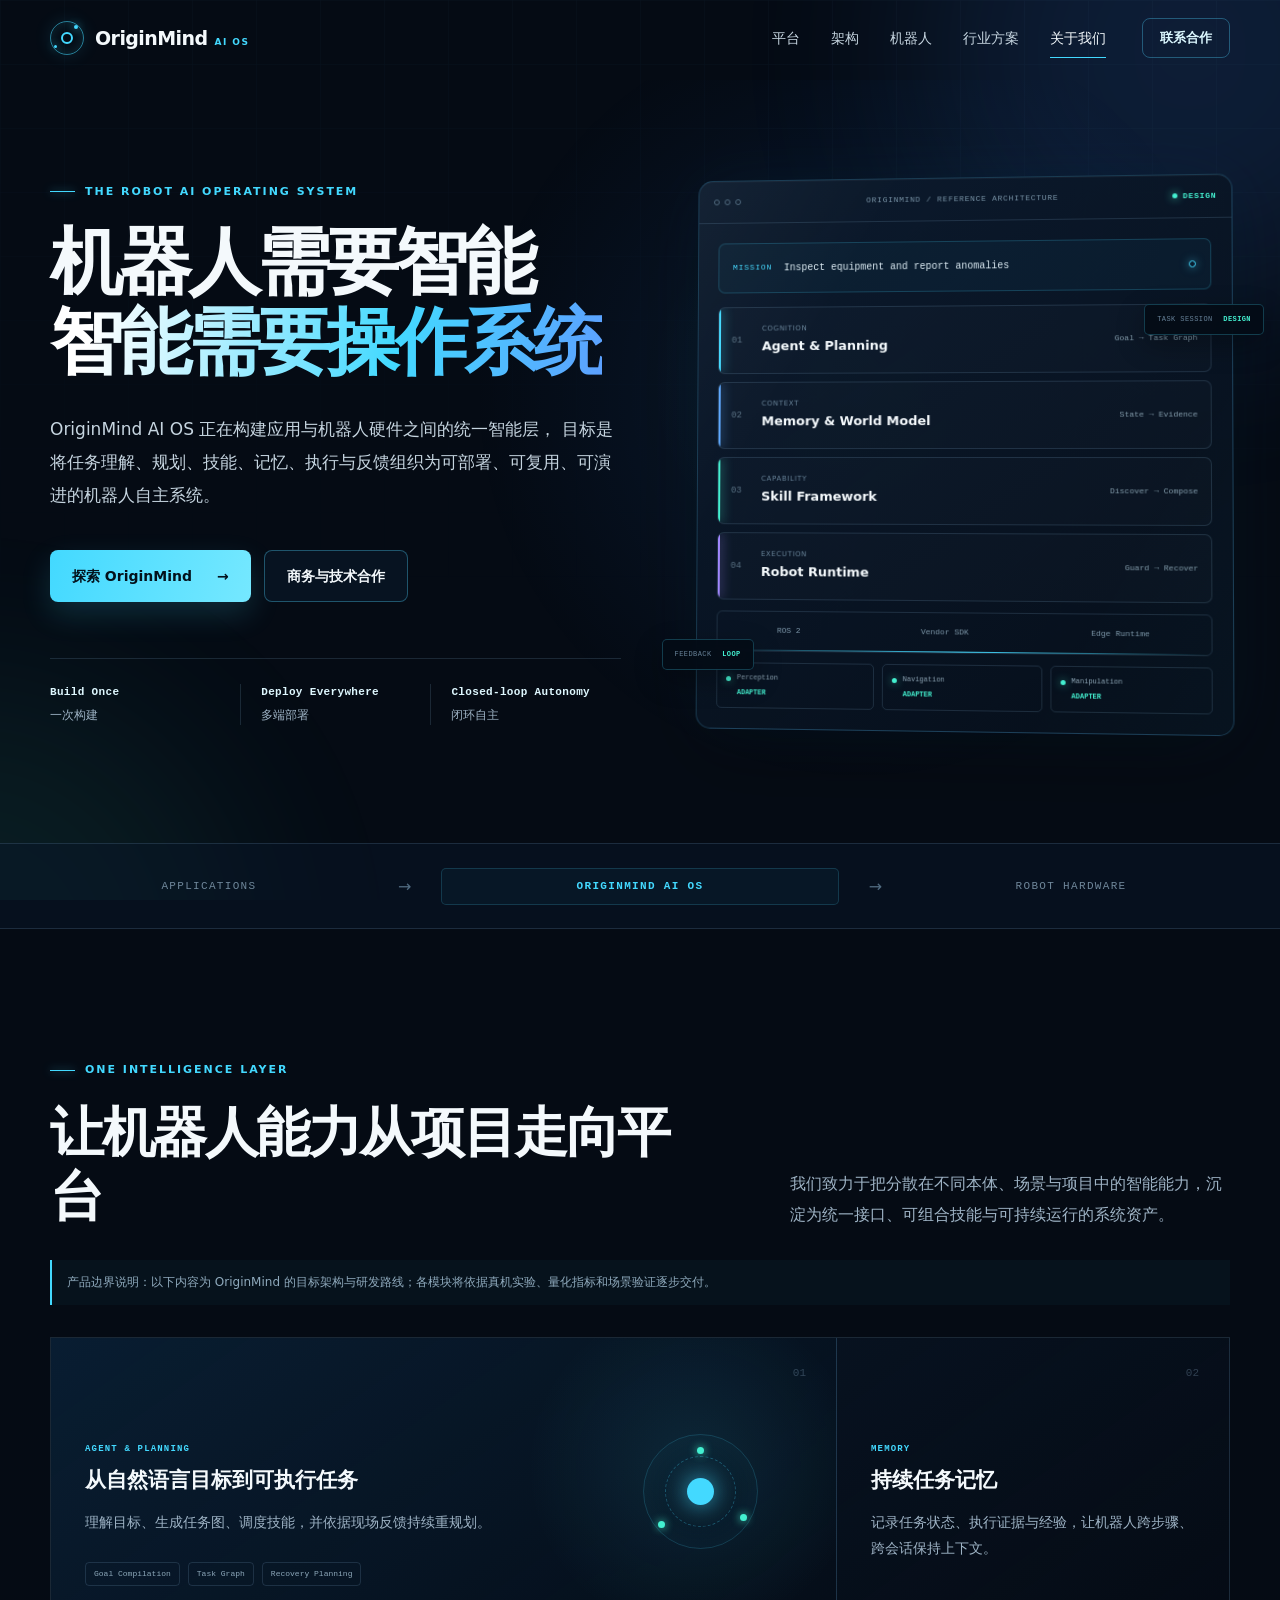
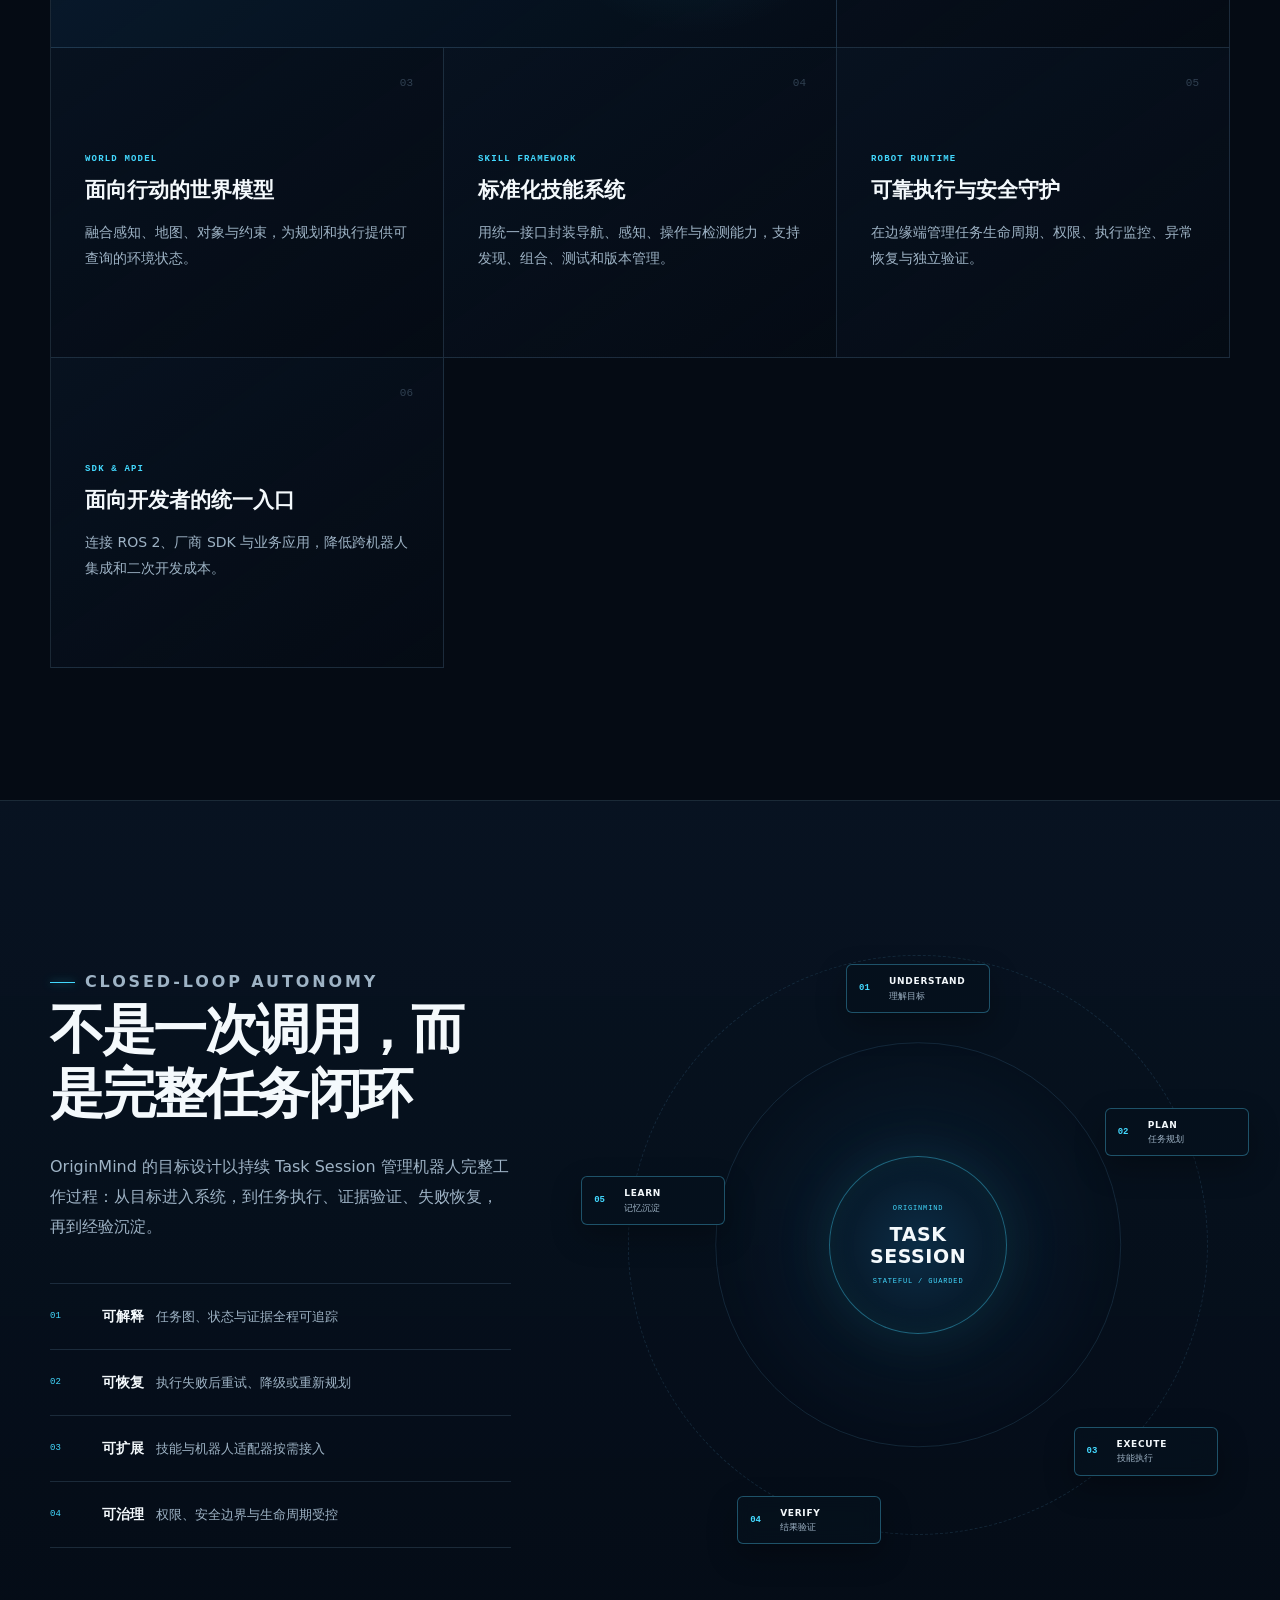
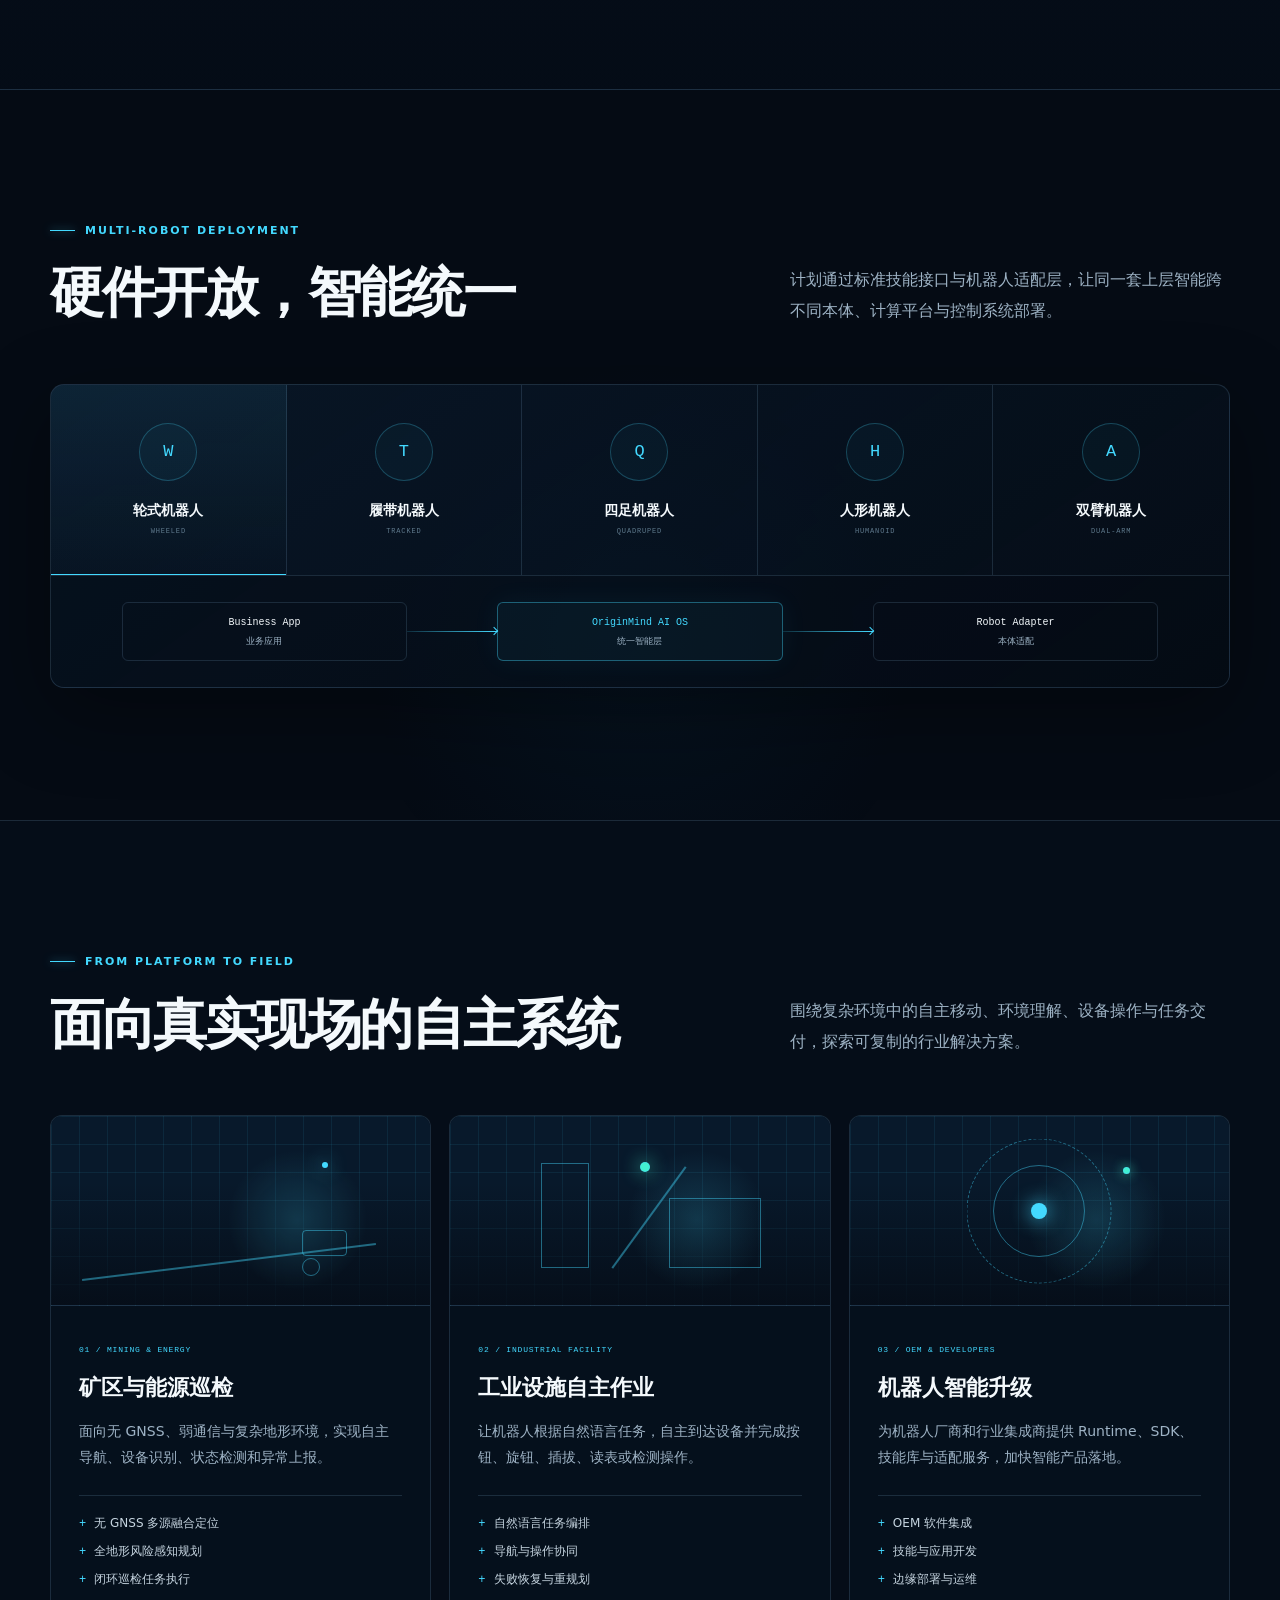
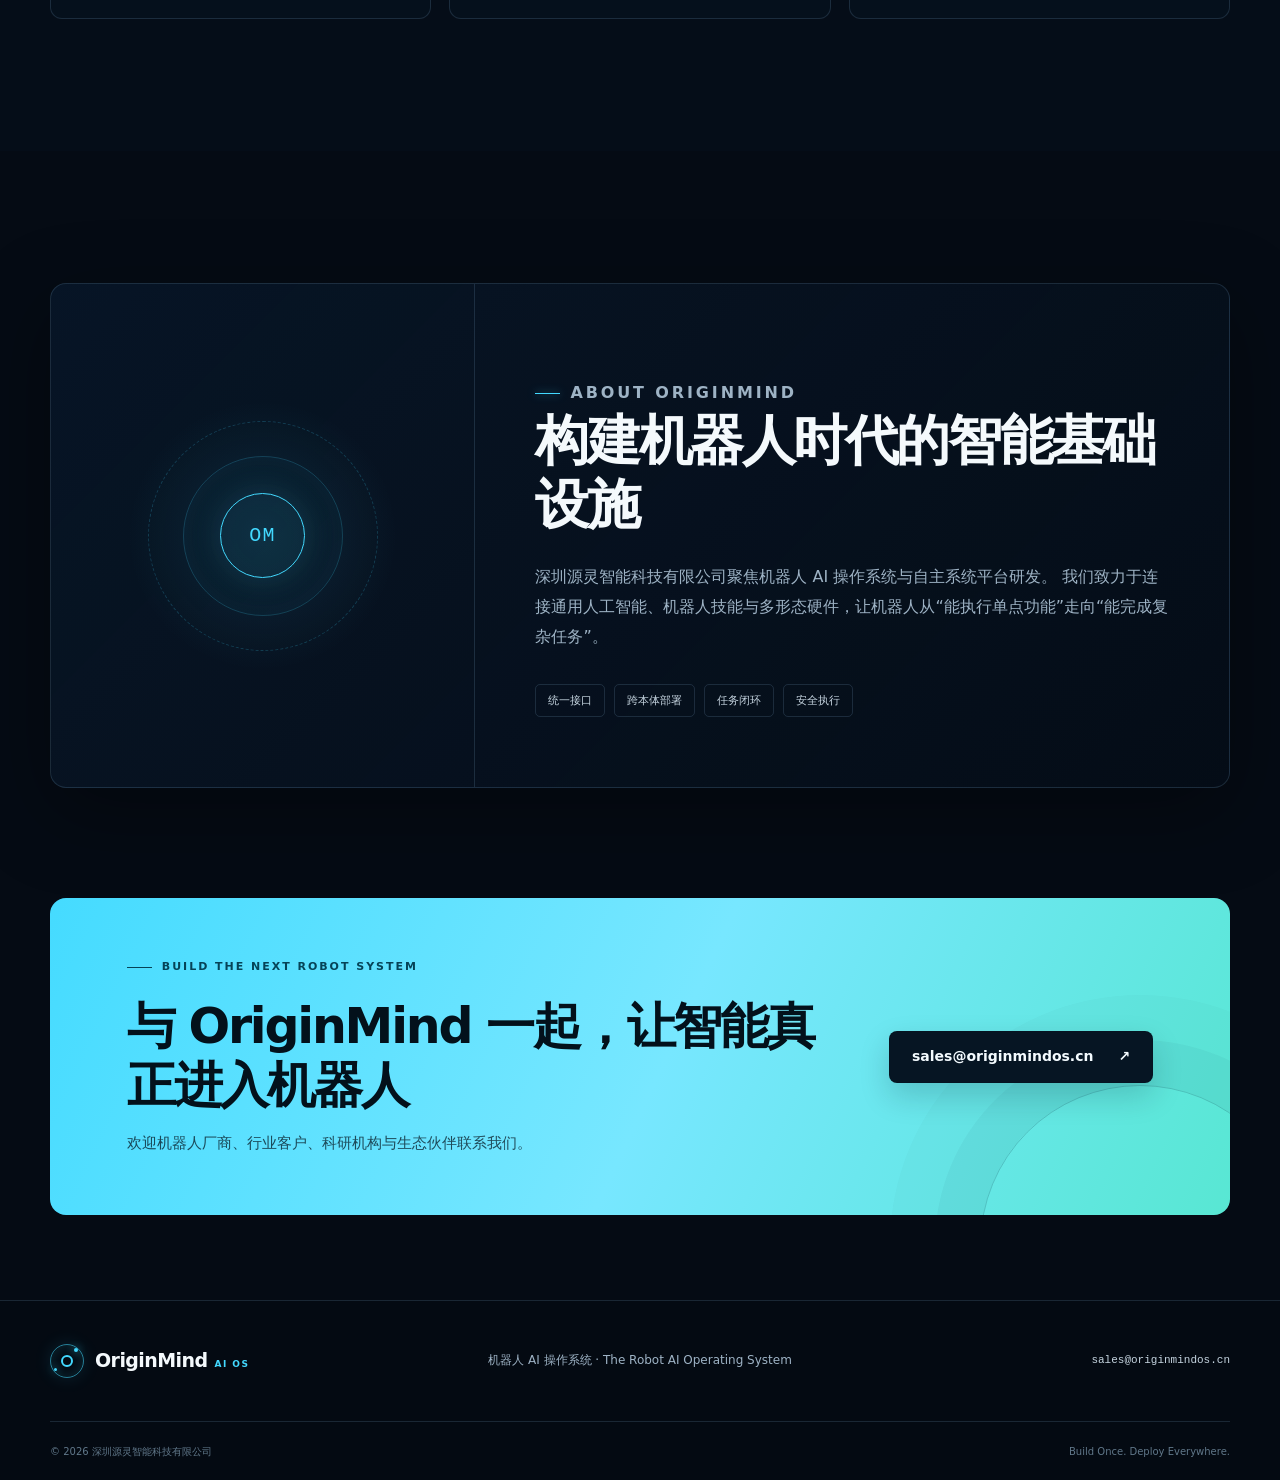
==== index.html @ ac032b0d "Publish OriginMind GitHub Pages website" ====
<!DOCTYPE html>
<html lang="zh-CN">
  <head>
    <meta charset="utf-8">
    <meta name="viewport" content="width=device-width, initial-scale=1">
    <meta
      name="description"
      content="OriginMind AI OS 是面向多形态机器人、正在研发的 AI 操作系统，致力于在应用与机器人硬件之间构建统一智能层。"
    >
    <meta name="theme-color" content="#07111f">
    <meta property="og:type" content="website">
    <meta property="og:title" content="OriginMind AI OS｜机器人 AI 操作系统">
    <meta
      property="og:description"
      content="The Intelligence Layer Between Applications and Robot Hardware. Build Once. Deploy Everywhere."
    >
    <meta property="og:url" content="https://szturobotics.github.io/">
    <link rel="canonical" href="https://szturobotics.github.io/">
    <link rel="icon" href="favicon.svg" type="image/svg+xml">
    <link rel="stylesheet" href="styles.css">
    <title>OriginMind AI OS｜机器人 AI 操作系统</title>
  </head>
  <body>
    <a class="skip-link" href="#main-content">跳到主要内容</a>

    <div class="site-background" aria-hidden="true">
      <div class="orb orb-one"></div>
      <div class="orb orb-two"></div>
      <div class="grid-plane"></div>
    </div>

    <header class="site-header" data-header>
      <div class="container header-inner">
        <a class="brand" href="#top" aria-label="OriginMind 首页">
          <span class="brand-symbol" aria-hidden="true">
            <span class="brand-core"></span>
          </span>
          <span class="brand-copy">
            <strong>OriginMind</strong>
            <small>AI OS</small>
          </span>
        </a>

        <button
          class="menu-toggle"
          type="button"
          aria-expanded="false"
          aria-controls="site-navigation"
          aria-label="打开导航菜单"
          data-menu-toggle
        >
          <span></span><span></span><span></span>
        </button>

        <nav class="site-nav" id="site-navigation" aria-label="主导航" data-nav>
          <a href="#platform">平台</a>
          <a href="#architecture">架构</a>
          <a href="#robots">机器人</a>
          <a href="#solutions">行业方案</a>
          <a href="#company">关于我们</a>
        </nav>

        <a class="header-cta" href="mailto:sales@originmindos.cn">联系合作</a>
      </div>
    </header>

    <main id="main-content">
      <section class="hero section" id="top">
        <div class="container hero-grid">
          <div class="hero-copy reveal">
            <p class="eyebrow"><span></span> THE ROBOT AI OPERATING SYSTEM</p>
            <h1>
              机器人需要智能<br>
              <span>智能需要操作系统</span>
            </h1>
            <p class="hero-lead">
              OriginMind AI OS 正在构建应用与机器人硬件之间的统一智能层，
              目标是将任务理解、规划、技能、记忆、执行与反馈组织为可部署、可复用、可演进的机器人自主系统。
            </p>
            <div class="hero-actions">
              <a class="button button-primary" href="#platform">
                探索 OriginMind
                <span aria-hidden="true">→</span>
              </a>
              <a class="button button-secondary" href="mailto:sales@originmindos.cn">
                商务与技术合作
              </a>
            </div>
            <ul class="hero-principles">
              <li>
                <strong>Build Once</strong>
                <span>一次构建</span>
              </li>
              <li>
                <strong>Deploy Everywhere</strong>
                <span>多端部署</span>
              </li>
              <li>
                <strong>Closed-loop Autonomy</strong>
                <span>闭环自主</span>
              </li>
            </ul>
          </div>

          <div class="hero-system reveal" role="img" aria-label="OriginMind AI OS 系统示意图">
            <div class="system-window">
              <div class="window-bar">
                <div class="window-dots" aria-hidden="true"><i></i><i></i><i></i></div>
                <span>ORIGINMIND / REFERENCE ARCHITECTURE</span>
                <b>DESIGN</b>
              </div>
              <div class="system-content">
                <div class="mission-line">
                  <span>MISSION</span>
                  <strong>Inspect equipment and report anomalies</strong>
                  <i aria-hidden="true"></i>
                </div>
                <div class="os-stack">
                  <div class="stack-row stack-agent">
                    <span class="stack-index">01</span>
                    <div><small>COGNITION</small><strong>Agent &amp; Planning</strong></div>
                    <em>Goal → Task Graph</em>
                  </div>
                  <div class="stack-row stack-context">
                    <span class="stack-index">02</span>
                    <div><small>CONTEXT</small><strong>Memory &amp; World Model</strong></div>
                    <em>State → Evidence</em>
                  </div>
                  <div class="stack-row stack-skills">
                    <span class="stack-index">03</span>
                    <div><small>CAPABILITY</small><strong>Skill Framework</strong></div>
                    <em>Discover → Compose</em>
                  </div>
                  <div class="stack-row stack-runtime">
                    <span class="stack-index">04</span>
                    <div><small>EXECUTION</small><strong>Robot Runtime</strong></div>
                    <em>Guard → Recover</em>
                  </div>
                </div>
                <div class="robot-bus">
                  <span>ROS 2</span><span>Vendor SDK</span><span>Edge Runtime</span>
                  <div class="bus-signal" aria-hidden="true"></div>
                </div>
                <div class="system-status">
                  <div><i></i><span>Perception</span><b>ADAPTER</b></div>
                  <div><i></i><span>Navigation</span><b>ADAPTER</b></div>
                  <div><i></i><span>Manipulation</span><b>ADAPTER</b></div>
                </div>
              </div>
            </div>
            <div class="floating-chip chip-one">TASK SESSION <b>DESIGN</b></div>
            <div class="floating-chip chip-two">FEEDBACK <b>LOOP</b></div>
          </div>
        </div>
      </section>

      <section class="intelligence-strip" aria-label="OriginMind 定位">
        <div class="container strip-inner">
          <p>APPLICATIONS</p><span>→</span><strong>ORIGINMIND AI OS</strong><span>→</span><p>ROBOT HARDWARE</p>
        </div>
      </section>

      <section class="section platform" id="platform">
        <div class="container">
          <div class="section-heading reveal">
            <div>
              <p class="eyebrow"><span></span> ONE INTELLIGENCE LAYER</p>
              <h2>让机器人能力从项目走向平台</h2>
            </div>
            <p>
              我们致力于把分散在不同本体、场景与项目中的智能能力，沉淀为统一接口、可组合技能与可持续运行的系统资产。
            </p>
          </div>

          <p class="evidence-note reveal">
            产品边界说明：以下内容为 OriginMind 的目标架构与研发路线；各模块将依据真机实验、量化指标和场景验证逐步交付。
          </p>

          <div class="module-grid">
            <article class="module-card module-featured reveal">
              <div class="module-number">01</div>
              <div class="module-icon agent-icon" aria-hidden="true"><i></i><i></i><i></i></div>
              <p class="module-kicker">AGENT &amp; PLANNING</p>
              <h3>从自然语言目标到可执行任务</h3>
              <p>理解目标、生成任务图、调度技能，并依据现场反馈持续重规划。</p>
              <ul>
                <li>Goal Compilation</li>
                <li>Task Graph</li>
                <li>Recovery Planning</li>
              </ul>
            </article>

            <article class="module-card reveal">
              <div class="module-number">02</div>
              <p class="module-kicker">MEMORY</p>
              <h3>持续任务记忆</h3>
              <p>记录任务状态、执行证据与经验，让机器人跨步骤、跨会话保持上下文。</p>
            </article>

            <article class="module-card reveal">
              <div class="module-number">03</div>
              <p class="module-kicker">WORLD MODEL</p>
              <h3>面向行动的世界模型</h3>
              <p>融合感知、地图、对象与约束，为规划和执行提供可查询的环境状态。</p>
            </article>

            <article class="module-card reveal">
              <div class="module-number">04</div>
              <p class="module-kicker">SKILL FRAMEWORK</p>
              <h3>标准化技能系统</h3>
              <p>用统一接口封装导航、感知、操作与检测能力，支持发现、组合、测试和版本管理。</p>
            </article>

            <article class="module-card reveal">
              <div class="module-number">05</div>
              <p class="module-kicker">ROBOT RUNTIME</p>
              <h3>可靠执行与安全守护</h3>
              <p>在边缘端管理任务生命周期、权限、执行监控、异常恢复与独立验证。</p>
            </article>

            <article class="module-card reveal">
              <div class="module-number">06</div>
              <p class="module-kicker">SDK &amp; API</p>
              <h3>面向开发者的统一入口</h3>
              <p>连接 ROS 2、厂商 SDK 与业务应用，降低跨机器人集成和二次开发成本。</p>
            </article>
          </div>
        </div>
      </section>

      <section class="section architecture" id="architecture">
        <div class="container architecture-grid">
          <div class="architecture-copy reveal">
            <p class="eyebrow"><span></span> CLOSED-LOOP AUTONOMY</p>
            <h2>不是一次调用，而是完整任务闭环</h2>
            <p>
              OriginMind 的目标设计以持续 Task Session 管理机器人完整工作过程：从目标进入系统，到任务执行、证据验证、失败恢复，再到经验沉淀。
            </p>
            <div class="architecture-points">
              <div><span>01</span><p><strong>可解释</strong>任务图、状态与证据全程可追踪</p></div>
              <div><span>02</span><p><strong>可恢复</strong>执行失败后重试、降级或重新规划</p></div>
              <div><span>03</span><p><strong>可扩展</strong>技能与机器人适配器按需接入</p></div>
              <div><span>04</span><p><strong>可治理</strong>权限、安全边界与生命周期受控</p></div>
            </div>
          </div>

          <div class="loop-visual reveal" role="img" aria-label="闭环自主任务流程">
            <div class="loop-center">
              <small>ORIGINMIND</small>
              <strong>TASK<br>SESSION</strong>
              <span>STATEFUL / GUARDED</span>
            </div>
            <div class="loop-node node-one"><b>01</b><strong>UNDERSTAND</strong><span>理解目标</span></div>
            <div class="loop-node node-two"><b>02</b><strong>PLAN</strong><span>任务规划</span></div>
            <div class="loop-node node-three"><b>03</b><strong>EXECUTE</strong><span>技能执行</span></div>
            <div class="loop-node node-four"><b>04</b><strong>VERIFY</strong><span>结果验证</span></div>
            <div class="loop-node node-five"><b>05</b><strong>LEARN</strong><span>记忆沉淀</span></div>
            <div class="loop-orbit orbit-one"></div>
            <div class="loop-orbit orbit-two"></div>
          </div>
        </div>
      </section>

      <section class="section robots" id="robots">
        <div class="container">
          <div class="section-heading reveal">
            <div>
              <p class="eyebrow"><span></span> MULTI-ROBOT DEPLOYMENT</p>
              <h2>硬件开放，智能统一</h2>
            </div>
            <p>计划通过标准技能接口与机器人适配层，让同一套上层智能跨不同本体、计算平台与控制系统部署。</p>
          </div>

          <div class="robot-stage reveal">
            <div class="robot-types">
              <div class="robot-type is-active"><span>W</span><strong>轮式机器人</strong><small>WHEELED</small></div>
              <div class="robot-type"><span>T</span><strong>履带机器人</strong><small>TRACKED</small></div>
              <div class="robot-type"><span>Q</span><strong>四足机器人</strong><small>QUADRUPED</small></div>
              <div class="robot-type"><span>H</span><strong>人形机器人</strong><small>HUMANOID</small></div>
              <div class="robot-type"><span>A</span><strong>双臂机器人</strong><small>DUAL-ARM</small></div>
            </div>
            <div class="deployment-line">
              <div><span>Business App</span><small>业务应用</small></div>
              <i></i>
              <div class="deployment-core"><span>OriginMind AI OS</span><small>统一智能层</small></div>
              <i></i>
              <div><span>Robot Adapter</span><small>本体适配</small></div>
            </div>
          </div>
        </div>
      </section>

      <section class="section solutions" id="solutions">
        <div class="container">
          <div class="section-heading reveal">
            <div>
              <p class="eyebrow"><span></span> FROM PLATFORM TO FIELD</p>
              <h2>面向真实现场的自主系统</h2>
            </div>
            <p>围绕复杂环境中的自主移动、环境理解、设备操作与任务交付，探索可复制的行业解决方案。</p>
          </div>

          <div class="solution-grid">
            <article class="solution-card reveal">
              <div class="solution-art art-mine" aria-hidden="true">
                <span></span><span></span><span></span><i></i>
              </div>
              <div class="solution-body">
                <small>01 / MINING &amp; ENERGY</small>
                <h3>矿区与能源巡检</h3>
                <p>面向无 GNSS、弱通信与复杂地形环境，实现自主导航、设备识别、状态检测和异常上报。</p>
                <ul><li>无 GNSS 多源融合定位</li><li>全地形风险感知规划</li><li>闭环巡检任务执行</li></ul>
              </div>
            </article>

            <article class="solution-card reveal">
              <div class="solution-art art-industry" aria-hidden="true">
                <span></span><span></span><span></span><i></i>
              </div>
              <div class="solution-body">
                <small>02 / INDUSTRIAL FACILITY</small>
                <h3>工业设施自主作业</h3>
                <p>让机器人根据自然语言任务，自主到达设备并完成按钮、旋钮、插拔、读表或检测操作。</p>
                <ul><li>自然语言任务编排</li><li>导航与操作协同</li><li>失败恢复与重规划</li></ul>
              </div>
            </article>

            <article class="solution-card reveal">
              <div class="solution-art art-oem" aria-hidden="true">
                <span></span><span></span><span></span><i></i>
              </div>
              <div class="solution-body">
                <small>03 / OEM &amp; DEVELOPERS</small>
                <h3>机器人智能升级</h3>
                <p>为机器人厂商和行业集成商提供 Runtime、SDK、技能库与适配服务，加快智能产品落地。</p>
                <ul><li>OEM 软件集成</li><li>技能与应用开发</li><li>边缘部署与运维</li></ul>
              </div>
            </article>
          </div>
        </div>
      </section>

      <section class="section company" id="company">
        <div class="container company-panel reveal">
          <div class="company-mark" aria-hidden="true">
            <div class="company-ring ring-one"></div>
            <div class="company-ring ring-two"></div>
            <div class="company-core">OM</div>
          </div>
          <div class="company-copy">
            <p class="eyebrow"><span></span> ABOUT ORIGINMIND</p>
            <h2>构建机器人时代的智能基础设施</h2>
            <p>
              深圳源灵智能科技有限公司聚焦机器人 AI 操作系统与自主系统平台研发。
              我们致力于连接通用人工智能、机器人技能与多形态硬件，让机器人从“能执行单点功能”走向“能完成复杂任务”。
            </p>
            <div class="company-values">
              <span>统一接口</span><span>跨本体部署</span><span>任务闭环</span><span>安全执行</span>
            </div>
          </div>
        </div>
      </section>

      <section class="contact-section">
        <div class="container contact-panel reveal">
          <div>
            <p class="eyebrow"><span></span> BUILD THE NEXT ROBOT SYSTEM</p>
            <h2>与 OriginMind 一起，让智能真正进入机器人</h2>
            <p>欢迎机器人厂商、行业客户、科研机构与生态伙伴联系我们。</p>
          </div>
          <a class="button button-light" href="mailto:sales@originmindos.cn">
            sales@originmindos.cn <span aria-hidden="true">↗</span>
          </a>
        </div>
      </section>
    </main>

    <footer class="site-footer">
      <div class="container footer-main">
        <a class="brand" href="#top" aria-label="OriginMind 返回顶部">
          <span class="brand-symbol" aria-hidden="true"><span class="brand-core"></span></span>
          <span class="brand-copy"><strong>OriginMind</strong><small>AI OS</small></span>
        </a>
        <p>机器人 AI 操作系统 · The Robot AI Operating System</p>
        <a href="mailto:sales@originmindos.cn">sales@originmindos.cn</a>
      </div>
      <div class="container footer-bottom">
        <span>© <span data-year></span> 深圳源灵智能科技有限公司</span>
        <span>Build Once. Deploy Everywhere.</span>
      </div>
    </footer>

    <script src="script.js" defer></script>
  </body>
</html>
---- styles.css ----
@charset "UTF-8";

:root {
  --bg: #050b14;
  --bg-soft: #07111f;
  --panel: rgba(10, 24, 42, 0.76);
  --panel-solid: #0a182a;
  --line: rgba(141, 193, 229, 0.16);
  --line-bright: rgba(79, 211, 255, 0.34);
  --text: #f4f9fc;
  --muted: #9eb3c5;
  --muted-strong: #c6d5e0;
  --cyan: #43d9ff;
  --blue: #408cff;
  --teal: #43f0d0;
  --navy: #081525;
  --shadow: 0 24px 80px rgba(0, 0, 0, 0.35);
  --container: 1180px;
}

*,
*::before,
*::after {
  box-sizing: border-box;
}

html {
  scroll-behavior: smooth;
  scroll-padding-top: 88px;
}

body {
  margin: 0;
  min-width: 320px;
  color: var(--text);
  background: var(--bg);
  font-family: Inter, ui-sans-serif, system-ui, -apple-system, BlinkMacSystemFont, "Segoe UI",
    "PingFang SC", "Hiragino Sans GB", "Microsoft YaHei", Arial, sans-serif;
  line-height: 1.6;
  overflow-x: hidden;
}

body.menu-open {
  overflow: hidden;
}

a {
  color: inherit;
  text-decoration: none;
}

button,
a {
  -webkit-tap-highlight-color: transparent;
}

button {
  color: inherit;
  font: inherit;
}

.skip-link {
  position: fixed;
  z-index: 999;
  top: 12px;
  left: 12px;
  padding: 10px 14px;
  color: #021019;
  background: var(--cyan);
  border-radius: 8px;
  transform: translateY(-150%);
  transition: transform 0.2s ease;
}

.skip-link:focus {
  transform: translateY(0);
}

.container {
  width: min(calc(100% - 40px), var(--container));
  margin-inline: auto;
}

.section {
  position: relative;
  padding: 132px 0;
}

.site-background {
  position: fixed;
  z-index: -2;
  inset: 0;
  overflow: hidden;
  pointer-events: none;
}

.orb {
  position: absolute;
  width: 540px;
  height: 540px;
  border-radius: 50%;
  filter: blur(100px);
  opacity: 0.14;
}

.orb-one {
  top: -220px;
  right: -180px;
  background: var(--blue);
}

.orb-two {
  top: 680px;
  left: -300px;
  background: var(--teal);
  opacity: 0.08;
}

.grid-plane {
  position: absolute;
  inset: 0;
  opacity: 0.035;
  background-image: linear-gradient(rgba(120, 201, 255, 0.7) 1px, transparent 1px),
    linear-gradient(90deg, rgba(120, 201, 255, 0.7) 1px, transparent 1px);
  background-size: 64px 64px;
  mask-image: linear-gradient(to bottom, black, transparent 75%);
}

.site-header {
  position: fixed;
  z-index: 100;
  top: 0;
  right: 0;
  left: 0;
  border-bottom: 1px solid transparent;
  transition: background 0.25s ease, border-color 0.25s ease, box-shadow 0.25s ease;
}

.site-header.is-scrolled {
  background: rgba(5, 11, 20, 0.84);
  border-color: var(--line);
  box-shadow: 0 14px 34px rgba(0, 0, 0, 0.18);
  backdrop-filter: blur(18px);
}

.header-inner {
  display: flex;
  align-items: center;
  min-height: 76px;
  gap: 36px;
}

.brand {
  display: inline-flex;
  align-items: center;
  gap: 11px;
  flex: 0 0 auto;
}

.brand-symbol {
  position: relative;
  display: grid;
  place-items: center;
  width: 34px;
  height: 34px;
  border: 1px solid rgba(67, 217, 255, 0.56);
  border-radius: 50%;
  box-shadow: inset 0 0 14px rgba(67, 217, 255, 0.14), 0 0 18px rgba(67, 217, 255, 0.12);
}

.brand-symbol::before,
.brand-symbol::after {
  content: "";
  position: absolute;
  background: var(--cyan);
  border-radius: 50%;
  box-shadow: 0 0 8px var(--cyan);
}

.brand-symbol::before {
  width: 4px;
  height: 4px;
  top: 3px;
  right: 5px;
}

.brand-symbol::after {
  width: 3px;
  height: 3px;
  bottom: 6px;
  left: 3px;
}

.brand-core {
  width: 12px;
  height: 12px;
  border: 2px solid var(--cyan);
  border-radius: 50%;
}

.brand-copy {
  display: flex;
  align-items: baseline;
  gap: 7px;
  line-height: 1;
}

.brand-copy strong {
  font-size: 19px;
  letter-spacing: -0.03em;
}

.brand-copy small {
  color: var(--cyan);
  font-size: 9px;
  font-weight: 800;
  letter-spacing: 0.16em;
}

.site-nav {
  display: flex;
  align-items: center;
  justify-content: center;
  gap: 31px;
  margin-left: auto;
}

.site-nav a {
  position: relative;
  color: var(--muted-strong);
  font-size: 14px;
  transition: color 0.2s ease;
}

.site-nav a::after {
  content: "";
  position: absolute;
  right: 0;
  bottom: -9px;
  left: 0;
  height: 1px;
  background: var(--cyan);
  transform: scaleX(0);
  transform-origin: center;
  transition: transform 0.2s ease;
}

.site-nav a:hover,
.site-nav a:focus-visible,
.site-nav a.is-active {
  color: var(--text);
}

.site-nav a:hover::after,
.site-nav a:focus-visible::after,
.site-nav a.is-active::after {
  transform: scaleX(1);
}

.header-cta {
  display: inline-flex;
  align-items: center;
  justify-content: center;
  min-height: 40px;
  padding: 0 17px;
  border: 1px solid var(--line-bright);
  border-radius: 8px;
  color: #dcf8ff;
  font-size: 13px;
  font-weight: 700;
  transition: border-color 0.2s ease, background 0.2s ease, transform 0.2s ease;
}

.header-cta:hover,
.header-cta:focus-visible {
  background: rgba(67, 217, 255, 0.08);
  border-color: var(--cyan);
  transform: translateY(-1px);
}

.menu-toggle {
  display: none;
  width: 42px;
  height: 42px;
  padding: 10px;
  border: 1px solid var(--line);
  border-radius: 8px;
  background: rgba(255, 255, 255, 0.02);
  cursor: pointer;
}

.menu-toggle span {
  display: block;
  width: 100%;
  height: 1px;
  margin: 5px 0;
  background: var(--text);
  transition: transform 0.2s ease, opacity 0.2s ease;
}

.hero {
  min-height: 840px;
  padding-top: 176px;
  padding-bottom: 112px;
  display: flex;
  align-items: center;
}

.hero::before {
  content: "";
  position: absolute;
  z-index: -1;
  top: 80px;
  left: 50%;
  width: min(90vw, 1100px);
  height: 700px;
  transform: translateX(-50%);
  background: radial-gradient(circle at 70% 45%, rgba(47, 135, 255, 0.11), transparent 45%),
    radial-gradient(circle at 68% 43%, rgba(67, 217, 255, 0.07), transparent 22%);
}

.hero-grid {
  display: grid;
  grid-template-columns: minmax(0, 1.03fr) minmax(460px, 0.97fr);
  align-items: center;
  gap: 72px;
}

.eyebrow {
  display: flex;
  align-items: center;
  gap: 10px;
  margin: 0 0 22px;
  color: var(--cyan);
  font-size: 11px;
  font-weight: 800;
  letter-spacing: 0.18em;
}

.eyebrow > span {
  display: inline-block;
  width: 25px;
  height: 1px;
  background: var(--cyan);
  box-shadow: 0 0 8px rgba(67, 217, 255, 0.7);
}

.hero h1 {
  margin: 0;
  max-width: 700px;
  font-size: clamp(46px, 5.7vw, 76px);
  line-height: 1.1;
  letter-spacing: -0.055em;
  font-weight: 760;
}

.hero h1 span {
  color: transparent;
  background: linear-gradient(100deg, #fff 8%, var(--cyan) 62%, #5ca0ff);
  background-clip: text;
  -webkit-background-clip: text;
}

.hero-lead {
  max-width: 660px;
  margin: 30px 0 0;
  color: var(--muted-strong);
  font-size: 17px;
  line-height: 1.95;
}

.hero-actions {
  display: flex;
  flex-wrap: wrap;
  gap: 13px;
  margin-top: 38px;
}

.button {
  display: inline-flex;
  align-items: center;
  justify-content: center;
  gap: 25px;
  min-height: 52px;
  padding: 0 22px;
  border-radius: 8px;
  font-size: 14px;
  font-weight: 760;
  transition: transform 0.2s ease, border-color 0.2s ease, background 0.2s ease, box-shadow 0.2s ease;
}

.button:hover,
.button:focus-visible {
  transform: translateY(-2px);
}

.button-primary {
  color: #03111b;
  background: linear-gradient(105deg, var(--cyan), #75e8ff);
  box-shadow: 0 12px 30px rgba(67, 217, 255, 0.16);
}

.button-primary:hover,
.button-primary:focus-visible {
  box-shadow: 0 15px 38px rgba(67, 217, 255, 0.24);
}

.button-secondary {
  border: 1px solid var(--line-bright);
  background: rgba(9, 23, 39, 0.7);
}

.button-secondary:hover,
.button-secondary:focus-visible {
  border-color: var(--cyan);
  background: rgba(67, 217, 255, 0.07);
}

.hero-principles {
  display: grid;
  grid-template-columns: repeat(3, 1fr);
  gap: 0;
  margin-top: 56px;
  margin-bottom: 0;
  padding-left: 0;
  padding-top: 25px;
  border-top: 1px solid var(--line);
  list-style: none;
}

.hero-principles li {
  padding-right: 20px;
}

.hero-principles li + li {
  padding-left: 20px;
  border-left: 1px solid var(--line);
}

.hero-principles strong,
.hero-principles span {
  display: block;
}

.hero-principles strong {
  color: #dff8ff;
  font-family: ui-monospace, SFMono-Regular, Menlo, Consolas, monospace;
  font-size: 11px;
  letter-spacing: 0.03em;
}

.hero-principles span {
  margin-top: 4px;
  color: var(--muted);
  font-size: 12px;
}

.hero-system {
  position: relative;
  perspective: 1000px;
}

.system-window {
  position: relative;
  border: 1px solid rgba(84, 182, 231, 0.26);
  border-radius: 15px;
  overflow: hidden;
  background: linear-gradient(145deg, rgba(11, 26, 45, 0.98), rgba(5, 14, 25, 0.94));
  box-shadow: var(--shadow), inset 0 1px rgba(255, 255, 255, 0.035), 0 0 70px rgba(42, 141, 211, 0.08);
  transform: rotateY(-3deg) rotateX(1deg);
}

.system-window::after {
  content: "";
  position: absolute;
  inset: 0;
  pointer-events: none;
  background: linear-gradient(120deg, rgba(255, 255, 255, 0.035), transparent 25%, transparent 75%, rgba(67, 217, 255, 0.025));
}

.window-bar {
  display: grid;
  grid-template-columns: 1fr auto 1fr;
  align-items: center;
  min-height: 43px;
  padding: 0 15px;
  border-bottom: 1px solid var(--line);
  color: #7791a5;
  font-family: ui-monospace, SFMono-Regular, Menlo, Consolas, monospace;
  font-size: 8px;
  letter-spacing: 0.09em;
}

.window-dots {
  display: flex;
  gap: 5px;
}

.window-dots i {
  width: 6px;
  height: 6px;
  border: 1px solid #496378;
  border-radius: 50%;
}

.window-bar b {
  justify-self: end;
  color: var(--teal);
  font-size: 8px;
}

.window-bar b::before {
  content: "";
  display: inline-block;
  width: 5px;
  height: 5px;
  margin-right: 5px;
  border-radius: 50%;
  background: var(--teal);
  box-shadow: 0 0 8px var(--teal);
}

.system-content {
  padding: 20px;
}

.mission-line {
  position: relative;
  display: grid;
  grid-template-columns: auto 1fr auto;
  align-items: center;
  gap: 12px;
  min-height: 51px;
  padding: 0 14px;
  border: 1px solid rgba(67, 217, 255, 0.2);
  border-radius: 7px;
  background: rgba(31, 111, 157, 0.08);
  font-family: ui-monospace, SFMono-Regular, Menlo, Consolas, monospace;
}

.mission-line span {
  color: var(--cyan);
  font-size: 8px;
  letter-spacing: 0.12em;
}

.mission-line strong {
  overflow: hidden;
  color: #dbeaf3;
  font-size: 10px;
  font-weight: 500;
  white-space: nowrap;
  text-overflow: ellipsis;
}

.mission-line i {
  width: 7px;
  height: 7px;
  border: 1px solid var(--cyan);
  border-radius: 50%;
  box-shadow: 0 0 9px rgba(67, 217, 255, 0.5);
}

.os-stack {
  display: grid;
  gap: 8px;
  margin-top: 14px;
}

.stack-row {
  position: relative;
  display: grid;
  grid-template-columns: 31px 1fr auto;
  align-items: center;
  min-height: 68px;
  padding: 8px 13px;
  border: 1px solid var(--line);
  border-radius: 7px;
  overflow: hidden;
  background: rgba(255, 255, 255, 0.014);
}

.stack-row::before {
  content: "";
  position: absolute;
  top: 0;
  bottom: 0;
  left: 0;
  width: 2px;
  background: var(--cyan);
  box-shadow: 0 0 12px var(--cyan);
}

.stack-context::before {
  background: #5da8ff;
  box-shadow: 0 0 12px #5da8ff;
}

.stack-skills::before {
  background: var(--teal);
  box-shadow: 0 0 12px var(--teal);
}

.stack-runtime::before {
  background: #a187ff;
  box-shadow: 0 0 12px #a187ff;
}

.stack-index {
  color: #597184;
  font-family: ui-monospace, SFMono-Regular, Menlo, Consolas, monospace;
  font-size: 9px;
}

.stack-row div {
  display: flex;
  flex-direction: column;
}

.stack-row small {
  color: #688399;
  font-size: 7px;
  letter-spacing: 0.1em;
}

.stack-row strong {
  margin-top: 2px;
  font-size: 13px;
}

.stack-row em {
  color: #839cac;
  font-family: ui-monospace, SFMono-Regular, Menlo, Consolas, monospace;
  font-size: 8px;
  font-style: normal;
}

.robot-bus {
  position: relative;
  display: flex;
  align-items: center;
  justify-content: space-around;
  min-height: 41px;
  margin-top: 11px;
  border: 1px solid var(--line);
  border-radius: 6px;
  color: #7d97aa;
  font-family: ui-monospace, SFMono-Regular, Menlo, Consolas, monospace;
  font-size: 8px;
  overflow: hidden;
}

.bus-signal {
  position: absolute;
  right: 0;
  bottom: 0;
  left: 0;
  height: 1px;
  background: linear-gradient(90deg, transparent, var(--cyan), transparent);
  animation: signal 3.4s linear infinite;
}

.system-status {
  display: grid;
  grid-template-columns: repeat(3, 1fr);
  gap: 8px;
  margin-top: 11px;
}

.system-status div {
  display: grid;
  grid-template-columns: auto 1fr;
  gap: 4px 6px;
  padding: 9px;
  border: 1px solid var(--line);
  border-radius: 5px;
}

.system-status i {
  width: 5px;
  height: 5px;
  margin-top: 4px;
  border-radius: 50%;
  background: var(--teal);
  box-shadow: 0 0 8px rgba(67, 240, 208, 0.7);
}

.system-status span,
.system-status b {
  font-family: ui-monospace, SFMono-Regular, Menlo, Consolas, monospace;
  font-size: 7px;
}

.system-status span {
  color: #8da4b5;
}

.system-status b {
  grid-column: 2;
  color: var(--teal);
}

.floating-chip {
  position: absolute;
  z-index: 2;
  padding: 9px 12px;
  border: 1px solid rgba(67, 217, 255, 0.24);
  border-radius: 5px;
  color: #688399;
  background: rgba(4, 12, 22, 0.9);
  box-shadow: 0 10px 28px rgba(0, 0, 0, 0.3);
  font-family: ui-monospace, SFMono-Regular, Menlo, Consolas, monospace;
  font-size: 7px;
  letter-spacing: 0.06em;
  backdrop-filter: blur(8px);
}

.floating-chip b {
  margin-left: 6px;
  color: var(--teal);
}

.chip-one {
  top: 23%;
  right: -34px;
}

.chip-two {
  bottom: 11%;
  left: -31px;
}

.intelligence-strip {
  border-top: 1px solid var(--line);
  border-bottom: 1px solid var(--line);
  background: rgba(10, 24, 42, 0.45);
}

.strip-inner {
  display: grid;
  grid-template-columns: 1fr auto 1.25fr auto 1fr;
  align-items: center;
  min-height: 84px;
  gap: 30px;
  text-align: center;
}

.strip-inner p,
.strip-inner strong {
  margin: 0;
  font-family: ui-monospace, SFMono-Regular, Menlo, Consolas, monospace;
  font-size: 11px;
  letter-spacing: 0.12em;
}

.strip-inner p {
  color: #6f879a;
}

.strip-inner strong {
  padding: 9px 16px;
  border: 1px solid rgba(67, 217, 255, 0.18);
  border-radius: 5px;
  color: var(--cyan);
  background: rgba(67, 217, 255, 0.04);
}

.strip-inner > span {
  color: #506b80;
}

.section-heading {
  display: grid;
  grid-template-columns: 1.2fr 0.8fr;
  align-items: end;
  gap: 80px;
  margin-bottom: 58px;
}

.section-heading h2,
.architecture-copy h2,
.company-copy h2,
.contact-panel h2 {
  margin: 0;
  font-size: clamp(34px, 4.2vw, 54px);
  line-height: 1.2;
  letter-spacing: -0.045em;
}

.section-heading > p,
.architecture-copy > p,
.company-copy > p {
  margin: 0;
  color: var(--muted);
  font-size: 16px;
  line-height: 1.9;
}

.module-grid {
  display: grid;
  grid-template-columns: repeat(3, 1fr);
  border-top: 1px solid var(--line);
  border-left: 1px solid var(--line);
}

.evidence-note {
  margin: -28px 0 32px;
  padding: 12px 15px;
  border-left: 2px solid var(--cyan);
  color: #8faabd;
  background: rgba(67, 217, 255, 0.035);
  font-size: 12px;
  line-height: 1.75;
}

.module-card {
  position: relative;
  min-height: 310px;
  padding: 34px;
  border-right: 1px solid var(--line);
  border-bottom: 1px solid var(--line);
  background: linear-gradient(145deg, rgba(10, 24, 42, 0.54), rgba(5, 12, 22, 0.25));
  transition: background 0.25s ease, transform 0.25s ease;
}

.module-card:hover {
  z-index: 2;
  background: linear-gradient(145deg, rgba(14, 39, 64, 0.84), rgba(6, 18, 31, 0.76));
  transform: translateY(-3px);
}

.module-featured {
  grid-column: span 2;
  padding-right: 36%;
  background: radial-gradient(circle at 82% 42%, rgba(67, 217, 255, 0.1), transparent 25%),
    linear-gradient(145deg, rgba(10, 33, 55, 0.85), rgba(5, 15, 27, 0.55));
}

.module-number {
  position: absolute;
  top: 27px;
  right: 30px;
  color: rgba(125, 159, 182, 0.35);
  font-family: ui-monospace, SFMono-Regular, Menlo, Consolas, monospace;
  font-size: 11px;
}

.module-kicker {
  margin: 70px 0 10px;
  color: var(--cyan);
  font-family: ui-monospace, SFMono-Regular, Menlo, Consolas, monospace;
  font-size: 9px;
  font-weight: 700;
  letter-spacing: 0.13em;
}

.module-card h3 {
  margin: 0;
  font-size: 21px;
  line-height: 1.4;
}

.module-card > p:last-of-type {
  margin: 14px 0 0;
  color: var(--muted);
  font-size: 14px;
  line-height: 1.85;
}

.module-card ul {
  display: flex;
  flex-wrap: wrap;
  gap: 8px;
  margin: 26px 0 0;
  padding: 0;
  list-style: none;
}

.module-card li {
  padding: 5px 8px;
  border: 1px solid var(--line);
  border-radius: 4px;
  color: #8da8ba;
  font-family: ui-monospace, SFMono-Regular, Menlo, Consolas, monospace;
  font-size: 8px;
}

.module-icon {
  position: absolute;
  top: 96px;
  right: 78px;
  width: 115px;
  height: 115px;
  border: 1px solid rgba(67, 217, 255, 0.18);
  border-radius: 50%;
  box-shadow: inset 0 0 30px rgba(67, 217, 255, 0.04);
}

.module-icon::before,
.module-icon::after,
.module-icon i {
  content: "";
  position: absolute;
  border-radius: 50%;
}

.module-icon::before {
  inset: 21px;
  border: 1px dashed rgba(67, 217, 255, 0.3);
  animation: spin 20s linear infinite;
}

.module-icon::after {
  inset: 43px;
  background: var(--cyan);
  box-shadow: 0 0 22px rgba(67, 217, 255, 0.7);
}

.module-icon i {
  width: 7px;
  height: 7px;
  background: var(--teal);
  box-shadow: 0 0 9px var(--teal);
}

.module-icon i:nth-child(1) { top: 12px; left: 53px; }
.module-icon i:nth-child(2) { right: 10px; bottom: 27px; }
.module-icon i:nth-child(3) { bottom: 20px; left: 14px; }

.architecture {
  overflow: hidden;
  border-top: 1px solid var(--line);
  border-bottom: 1px solid var(--line);
  background: linear-gradient(180deg, rgba(10, 25, 43, 0.58), rgba(5, 13, 24, 0.68));
}

.architecture-grid {
  display: grid;
  grid-template-columns: 0.85fr 1.15fr;
  align-items: center;
  gap: 95px;
}

.architecture-copy > p {
  margin-top: 25px;
}

.architecture-points {
  display: grid;
  gap: 0;
  margin-top: 40px;
  border-top: 1px solid var(--line);
}

.architecture-points div {
  display: grid;
  grid-template-columns: 42px 1fr;
  align-items: center;
  gap: 10px;
  min-height: 66px;
  border-bottom: 1px solid var(--line);
}

.architecture-points span {
  color: var(--cyan);
  font-family: ui-monospace, SFMono-Regular, Menlo, Consolas, monospace;
  font-size: 9px;
}

.architecture-points p {
  margin: 0;
  color: var(--muted);
  font-size: 13px;
}

.architecture-points strong {
  margin-right: 12px;
  color: var(--text);
  font-size: 14px;
}

.loop-visual {
  position: relative;
  width: min(100%, 630px);
  aspect-ratio: 1;
  margin-inline: auto;
}

.loop-visual::before {
  content: "";
  position: absolute;
  inset: 13%;
  border-radius: 50%;
  background: radial-gradient(circle, rgba(30, 119, 174, 0.12), transparent 62%);
  filter: blur(10px);
}

.loop-center {
  position: absolute;
  z-index: 3;
  top: 50%;
  left: 50%;
  display: flex;
  flex-direction: column;
  align-items: center;
  justify-content: center;
  width: 178px;
  height: 178px;
  border: 1px solid rgba(67, 217, 255, 0.4);
  border-radius: 50%;
  background: radial-gradient(circle, rgba(12, 46, 71, 0.96), rgba(5, 15, 26, 0.98));
  box-shadow: 0 0 60px rgba(67, 217, 255, 0.1), inset 0 0 28px rgba(67, 217, 255, 0.08);
  transform: translate(-50%, -50%);
  text-align: center;
}

.loop-center small,
.loop-center span {
  color: var(--cyan);
  font-family: ui-monospace, SFMono-Regular, Menlo, Consolas, monospace;
  font-size: 7px;
  letter-spacing: 0.12em;
}

.loop-center strong {
  margin: 9px 0;
  font-size: 19px;
  line-height: 1.16;
  letter-spacing: 0.03em;
}

.loop-orbit {
  position: absolute;
  top: 50%;
  left: 50%;
  border: 1px solid rgba(99, 182, 228, 0.15);
  border-radius: 50%;
  transform: translate(-50%, -50%);
}

.orbit-one { width: 65%; height: 65%; }
.orbit-two { width: 93%; height: 93%; border-style: dashed; }

.loop-node {
  position: absolute;
  z-index: 4;
  display: grid;
  grid-template-columns: 30px 1fr;
  align-items: center;
  min-width: 144px;
  padding: 9px 12px;
  border: 1px solid var(--line-bright);
  border-radius: 6px;
  background: rgba(6, 17, 29, 0.92);
  box-shadow: 0 12px 30px rgba(0, 0, 0, 0.28);
  backdrop-filter: blur(10px);
}

.loop-node b {
  grid-row: span 2;
  color: var(--cyan);
  font-family: ui-monospace, SFMono-Regular, Menlo, Consolas, monospace;
  font-size: 9px;
}

.loop-node strong {
  font-size: 9px;
  letter-spacing: 0.08em;
}

.loop-node span {
  color: var(--muted);
  font-size: 9px;
}

.node-one { top: 5%; left: 50%; transform: translateX(-50%); }
.node-two { top: 28%; right: -3%; }
.node-three { right: 2%; bottom: 13%; }
.node-four { bottom: 2%; left: 21%; }
.node-five { top: 39%; left: -4%; }

.robots {
  background: radial-gradient(circle at 50% 75%, rgba(21, 106, 160, 0.08), transparent 35%);
}

.robot-stage {
  border: 1px solid var(--line);
  border-radius: 14px;
  overflow: hidden;
  background: linear-gradient(145deg, rgba(10, 26, 45, 0.75), rgba(5, 14, 24, 0.55));
  box-shadow: var(--shadow);
}

.robot-types {
  display: grid;
  grid-template-columns: repeat(5, 1fr);
}

.robot-type {
  position: relative;
  display: flex;
  min-height: 190px;
  flex-direction: column;
  align-items: center;
  justify-content: center;
  border-right: 1px solid var(--line);
  transition: background 0.2s ease;
}

.robot-type:last-child {
  border-right: 0;
}

.robot-type:hover,
.robot-type.is-active {
  background: linear-gradient(180deg, rgba(67, 217, 255, 0.07), transparent);
}

.robot-type::after {
  content: "";
  position: absolute;
  right: 0;
  bottom: 0;
  left: 0;
  height: 1px;
  background: var(--cyan);
  transform: scaleX(0);
  transition: transform 0.2s ease;
}

.robot-type:hover::after,
.robot-type.is-active::after {
  transform: scaleX(1);
}

.robot-type > span {
  display: grid;
  place-items: center;
  width: 58px;
  height: 58px;
  margin-bottom: 18px;
  border: 1px solid rgba(67, 217, 255, 0.25);
  border-radius: 50%;
  color: var(--cyan);
  background: rgba(67, 217, 255, 0.035);
  font-family: ui-monospace, SFMono-Regular, Menlo, Consolas, monospace;
  font-size: 17px;
}

.robot-type strong {
  font-size: 14px;
}

.robot-type small {
  margin-top: 5px;
  color: #607a8d;
  font-family: ui-monospace, SFMono-Regular, Menlo, Consolas, monospace;
  font-size: 7px;
  letter-spacing: 0.12em;
}

.deployment-line {
  display: grid;
  grid-template-columns: 1fr 90px 1fr 90px 1fr;
  align-items: center;
  min-height: 112px;
  padding: 25px 6%;
  border-top: 1px solid var(--line);
  background: rgba(3, 10, 19, 0.36);
}

.deployment-line > div {
  display: flex;
  flex-direction: column;
  align-items: center;
  justify-content: center;
  min-height: 59px;
  border: 1px solid var(--line);
  border-radius: 6px;
  text-align: center;
}

.deployment-line span {
  font-family: ui-monospace, SFMono-Regular, Menlo, Consolas, monospace;
  font-size: 10px;
}

.deployment-line small {
  margin-top: 3px;
  color: var(--muted);
  font-size: 9px;
}

.deployment-line .deployment-core {
  border-color: rgba(67, 217, 255, 0.38);
  color: var(--cyan);
  background: rgba(67, 217, 255, 0.045);
  box-shadow: 0 0 28px rgba(67, 217, 255, 0.06);
}

.deployment-line > i {
  position: relative;
  height: 1px;
  background: linear-gradient(90deg, rgba(67, 217, 255, 0.15), var(--cyan));
}

.deployment-line > i::after {
  content: "";
  position: absolute;
  top: -3px;
  right: 0;
  width: 6px;
  height: 6px;
  border-top: 1px solid var(--cyan);
  border-right: 1px solid var(--cyan);
  transform: rotate(45deg);
}

.solutions {
  border-top: 1px solid var(--line);
  background: rgba(7, 17, 31, 0.47);
}

.solution-grid {
  display: grid;
  grid-template-columns: repeat(3, 1fr);
  gap: 18px;
}

.solution-card {
  border: 1px solid var(--line);
  border-radius: 12px;
  overflow: hidden;
  background: rgba(7, 18, 32, 0.74);
  transition: transform 0.25s ease, border-color 0.25s ease;
}

.solution-card:hover {
  border-color: rgba(67, 217, 255, 0.28);
  transform: translateY(-5px);
}

.solution-art {
  position: relative;
  height: 190px;
  overflow: hidden;
  border-bottom: 1px solid var(--line);
  background-color: #08192b;
  background-image: linear-gradient(rgba(67, 217, 255, 0.08) 1px, transparent 1px),
    linear-gradient(90deg, rgba(67, 217, 255, 0.08) 1px, transparent 1px);
  background-size: 28px 28px;
}

.solution-art::before {
  content: "";
  position: absolute;
  inset: 0;
  background: radial-gradient(circle at 65% 55%, rgba(67, 217, 255, 0.17), transparent 26%),
    linear-gradient(to top, rgba(5, 12, 22, 0.85), transparent 65%);
}

.solution-art span,
.solution-art i {
  position: absolute;
  z-index: 2;
  display: block;
  border: 1px solid rgba(67, 217, 255, 0.43);
}

.art-mine span:nth-child(1) { width: 78%; height: 1px; left: 8%; bottom: 42px; transform: rotate(-7deg); }
.art-mine span:nth-child(2) { width: 45px; height: 26px; right: 22%; bottom: 49px; border-radius: 4px; }
.art-mine span:nth-child(3) { width: 18px; height: 18px; right: 29%; bottom: 29px; border-radius: 50%; }
.art-mine i { width: 6px; height: 6px; right: 27%; top: 46px; border-radius: 50%; background: var(--cyan); box-shadow: 0 0 18px var(--cyan); }

.art-industry span:nth-child(1) { width: 48px; height: 105px; left: 24%; bottom: 37px; }
.art-industry span:nth-child(2) { width: 92px; height: 70px; right: 18%; bottom: 37px; }
.art-industry span:nth-child(3) { width: 1px; height: 125px; left: 52%; bottom: 25px; transform: rotate(36deg); }
.art-industry i { width: 10px; height: 10px; left: 50%; top: 46px; border-radius: 50%; background: var(--teal); box-shadow: 0 0 18px var(--teal); }

.art-oem span:nth-child(1) { width: 92px; height: 92px; left: 50%; top: 50%; border-radius: 50%; transform: translate(-50%, -50%); }
.art-oem span:nth-child(2) { width: 145px; height: 145px; left: 50%; top: 50%; border-style: dashed; border-radius: 50%; transform: translate(-50%, -50%); }
.art-oem span:nth-child(3) { width: 16px; height: 16px; left: calc(50% - 8px); top: calc(50% - 8px); border-radius: 50%; background: var(--cyan); box-shadow: 0 0 20px var(--cyan); }
.art-oem i { width: 7px; height: 7px; right: 26%; top: 27%; border-radius: 50%; background: var(--teal); box-shadow: 0 0 12px var(--teal); }

.solution-body {
  padding: 28px;
}

.solution-body > small {
  color: var(--cyan);
  font-family: ui-monospace, SFMono-Regular, Menlo, Consolas, monospace;
  font-size: 8px;
  letter-spacing: 0.1em;
}

.solution-body h3 {
  margin: 10px 0 0;
  font-size: 22px;
}

.solution-body p {
  margin: 14px 0 0;
  color: var(--muted);
  font-size: 14px;
  line-height: 1.85;
}

.solution-body ul {
  display: grid;
  gap: 8px;
  margin: 24px 0 0;
  padding: 18px 0 0;
  border-top: 1px solid var(--line);
  list-style: none;
}

.solution-body li {
  color: var(--muted-strong);
  font-size: 12px;
}

.solution-body li::before {
  content: "+";
  margin-right: 8px;
  color: var(--cyan);
  font-family: ui-monospace, SFMono-Regular, Menlo, Consolas, monospace;
}

.company {
  padding-bottom: 110px;
}

.company-panel {
  display: grid;
  grid-template-columns: 0.72fr 1.28fr;
  align-items: center;
  min-height: 450px;
  border: 1px solid var(--line);
  border-radius: 16px;
  overflow: hidden;
  background: linear-gradient(135deg, rgba(8, 23, 41, 0.85), rgba(5, 14, 25, 0.65));
  box-shadow: var(--shadow);
}

.company-mark {
  position: relative;
  display: grid;
  place-items: center;
  height: 100%;
  min-height: 450px;
  border-right: 1px solid var(--line);
  background: radial-gradient(circle, rgba(67, 217, 255, 0.11), transparent 41%);
}

.company-ring {
  position: absolute;
  border: 1px solid rgba(67, 217, 255, 0.2);
  border-radius: 50%;
}

.ring-one {
  width: 230px;
  height: 230px;
  border-style: dashed;
  animation: spin 28s linear infinite;
}

.ring-two {
  width: 160px;
  height: 160px;
  box-shadow: inset 0 0 35px rgba(67, 217, 255, 0.05);
}

.company-core {
  display: grid;
  place-items: center;
  width: 85px;
  height: 85px;
  border: 1px solid var(--cyan);
  border-radius: 50%;
  color: var(--cyan);
  background: rgba(67, 217, 255, 0.05);
  box-shadow: 0 0 35px rgba(67, 217, 255, 0.12);
  font-family: ui-monospace, SFMono-Regular, Menlo, Consolas, monospace;
  font-size: 20px;
  letter-spacing: 0.06em;
}

.company-copy {
  padding: 70px 8%;
}

.company-copy > p {
  margin-top: 24px;
}

.company-values {
  display: flex;
  flex-wrap: wrap;
  gap: 9px;
  margin-top: 31px;
}

.company-values span {
  padding: 7px 12px;
  border: 1px solid var(--line);
  border-radius: 5px;
  color: var(--muted-strong);
  font-size: 11px;
}

.contact-section {
  padding: 0 0 85px;
}

.contact-panel {
  position: relative;
  display: flex;
  align-items: center;
  justify-content: space-between;
  gap: 45px;
  min-height: 300px;
  padding: 60px 6%;
  border-radius: 16px;
  overflow: hidden;
  color: #03111b;
  background: linear-gradient(115deg, #45dbff, #77e7ff 52%, #58e7d3);
}

.contact-panel::before {
  content: "";
  position: absolute;
  width: 320px;
  height: 320px;
  right: -70px;
  bottom: -190px;
  border: 1px solid rgba(4, 41, 56, 0.2);
  border-radius: 50%;
  box-shadow: 0 0 0 45px rgba(4, 41, 56, 0.04), 0 0 0 90px rgba(4, 41, 56, 0.025);
}

.contact-panel > * {
  position: relative;
  z-index: 2;
}

.contact-panel .eyebrow {
  color: #064357;
}

.contact-panel .eyebrow span {
  background: #064357;
  box-shadow: none;
}

.contact-panel h2 {
  max-width: 720px;
  font-size: clamp(32px, 4vw, 49px);
}

.contact-panel p:last-child {
  margin: 15px 0 0;
  color: rgba(3, 17, 27, 0.72);
  font-size: 15px;
}

.button-light {
  flex: 0 0 auto;
  border: 1px solid rgba(3, 17, 27, 0.18);
  color: #f4fbff;
  background: #061523;
  box-shadow: 0 13px 30px rgba(0, 27, 39, 0.18);
}

.button-light:hover,
.button-light:focus-visible {
  background: #0a2233;
}

.site-footer {
  border-top: 1px solid var(--line);
  background: #040a12;
}

.footer-main {
  display: grid;
  grid-template-columns: 1fr auto 1fr;
  align-items: center;
  min-height: 120px;
  gap: 25px;
}

.footer-main p {
  color: var(--muted);
  font-size: 12px;
  text-align: center;
}

.footer-main > a:last-child {
  justify-self: end;
  color: var(--muted-strong);
  font-family: ui-monospace, SFMono-Regular, Menlo, Consolas, monospace;
  font-size: 11px;
}

.footer-main > a:last-child:hover,
.footer-main > a:last-child:focus-visible {
  color: var(--cyan);
}

.footer-bottom {
  display: flex;
  align-items: center;
  justify-content: space-between;
  min-height: 62px;
  border-top: 1px solid var(--line);
  color: #607789;
  font-size: 10px;
}

.reveal {
  opacity: 0;
  transform: translateY(24px);
  transition: opacity 0.7s ease, transform 0.7s ease;
}

.reveal.is-visible {
  opacity: 1;
  transform: translateY(0);
}

@keyframes spin {
  to { transform: rotate(360deg); }
}

@keyframes signal {
  0% { transform: translateX(-100%); opacity: 0; }
  20% { opacity: 1; }
  80% { opacity: 1; }
  100% { transform: translateX(100%); opacity: 0; }
}

@media (max-width: 1080px) {
  .site-nav { gap: 20px; }
  .header-cta { display: none; }
  .hero-grid { grid-template-columns: 1fr 0.9fr; gap: 42px; }
  .hero-system { margin-right: 20px; }
  .module-featured { padding-right: 33%; }
  .module-icon { right: 45px; }
  .architecture-grid { gap: 50px; }
  .loop-node { min-width: 126px; }
  .node-two { right: -1%; }
  .node-five { left: -1%; }
}

@media (max-width: 900px) {
  .section { padding: 100px 0; }
  .menu-toggle { display: block; margin-left: auto; }
  .header-cta { display: none; }
  .site-nav {
    position: fixed;
    top: 76px;
    right: 0;
    bottom: 0;
    left: 0;
    display: flex;
    flex-direction: column;
    align-items: stretch;
    justify-content: flex-start;
    gap: 0;
    padding: 28px 20px;
    background: rgba(4, 11, 20, 0.97);
    backdrop-filter: blur(18px);
    visibility: hidden;
    opacity: 0;
    transform: translateY(-10px);
    transition: opacity 0.2s ease, transform 0.2s ease, visibility 0.2s;
  }
  .site-nav.is-open { visibility: visible; opacity: 1; transform: translateY(0); }
  .site-nav a { padding: 18px 4px; border-bottom: 1px solid var(--line); font-size: 16px; }
  .site-nav a::after { display: none; }
  .menu-toggle[aria-expanded="true"] span:nth-child(1) { transform: translateY(6px) rotate(45deg); }
  .menu-toggle[aria-expanded="true"] span:nth-child(2) { opacity: 0; }
  .menu-toggle[aria-expanded="true"] span:nth-child(3) { transform: translateY(-6px) rotate(-45deg); }
  .hero { min-height: auto; padding-top: 145px; }
  .hero-grid { grid-template-columns: 1fr; gap: 68px; }
  .hero-copy { max-width: 760px; }
  .hero-system { width: min(100%, 620px); margin: 0 auto; }
  .section-heading { grid-template-columns: 1fr; gap: 24px; }
  .section-heading > p { max-width: 700px; }
  .module-grid { grid-template-columns: repeat(2, 1fr); }
  .module-featured { grid-column: span 2; }
  .architecture-grid { grid-template-columns: 1fr; }
  .architecture-copy { max-width: 720px; }
  .loop-visual { width: min(100%, 580px); }
  .robot-types { grid-template-columns: repeat(3, 1fr); }
  .robot-type:nth-child(3) { border-right: 0; }
  .robot-type:nth-child(n + 4) { border-top: 1px solid var(--line); }
  .robot-type:nth-child(4) { grid-column: 1 / 2; }
  .robot-type:nth-child(5) { grid-column: 2 / 3; border-right: 1px solid var(--line); }
  .deployment-line { grid-template-columns: 1fr 50px 1fr 50px 1fr; padding-inline: 3%; }
  .solution-grid { grid-template-columns: 1fr; }
  .solution-card { display: grid; grid-template-columns: 0.75fr 1.25fr; }
  .solution-art { height: 100%; min-height: 300px; border-right: 1px solid var(--line); border-bottom: 0; }
  .company-panel { grid-template-columns: 0.62fr 1.38fr; }
  .company-mark, .company-panel { min-height: 410px; }
  .ring-one { width: 180px; height: 180px; }
  .ring-two { width: 125px; height: 125px; }
  .company-core { width: 68px; height: 68px; }
  .contact-panel { align-items: flex-start; flex-direction: column; }
}

@media (max-width: 640px) {
  .container { width: min(calc(100% - 28px), var(--container)); }
  .section { padding: 82px 0; }
  .header-inner { min-height: 70px; }
  .site-nav { top: 70px; }
  .brand-copy strong { font-size: 17px; }
  .brand-symbol { width: 31px; height: 31px; }
  .hero { padding-top: 122px; padding-bottom: 80px; }
  .hero h1 { font-size: clamp(41px, 12.5vw, 59px); line-height: 1.12; }
  .hero-lead { font-size: 15px; line-height: 1.85; }
  .hero-actions { flex-direction: column; }
  .button { width: 100%; }
  .hero-principles { grid-template-columns: 1fr; }
  .hero-principles li { padding: 11px 0; }
  .hero-principles li + li { padding-left: 0; border-top: 1px solid var(--line); border-left: 0; }
  .hero-system { width: calc(100% + 8px); margin-left: -4px; }
  .system-window { transform: none; }
  .window-bar { grid-template-columns: 1fr auto; }
  .window-bar > span { display: none; }
  .stack-row { grid-template-columns: 25px 1fr; }
  .stack-row em { display: none; }
  .system-status { grid-template-columns: 1fr; }
  .floating-chip { display: none; }
  .strip-inner { grid-template-columns: 1fr; gap: 5px; padding: 18px 0; }
  .strip-inner > span { transform: rotate(90deg); }
  .section-heading { margin-bottom: 38px; }
  .evidence-note { margin-top: -12px; }
  .section-heading h2, .architecture-copy h2, .company-copy h2 { font-size: 34px; }
  .module-grid { grid-template-columns: 1fr; }
  .module-featured { grid-column: auto; padding-right: 30px; }
  .module-card { min-height: 280px; padding: 30px; }
  .module-icon { display: none; }
  .module-kicker { margin-top: 58px; }
  .loop-visual { width: 100%; margin-top: 20px; }
  .loop-center { width: 132px; height: 132px; }
  .loop-center strong { font-size: 15px; }
  .loop-node { min-width: 104px; padding: 7px 8px; grid-template-columns: 23px 1fr; }
  .loop-node strong { font-size: 7px; }
  .loop-node span { font-size: 8px; }
  .node-one { top: 0; }
  .node-two { top: 23%; right: -2%; }
  .node-three { bottom: 9%; right: 0; }
  .node-four { bottom: -1%; left: 14%; }
  .node-five { top: 37%; left: -2%; }
  .robot-types { grid-template-columns: repeat(2, 1fr); }
  .robot-type { min-height: 155px; border-top: 1px solid var(--line); }
  .robot-type:nth-child(1), .robot-type:nth-child(2) { border-top: 0; }
  .robot-type:nth-child(2) { border-right: 0; }
  .robot-type:nth-child(3) { border-right: 1px solid var(--line); }
  .robot-type:nth-child(4) { grid-column: auto; border-right: 0; }
  .robot-type:nth-child(5) { grid-column: 1 / -1; border-right: 0; }
  .deployment-line { grid-template-columns: 1fr; gap: 8px; padding: 20px; }
  .deployment-line > i { width: 1px; height: 28px; margin: auto; background: linear-gradient(180deg, rgba(67, 217, 255, 0.15), var(--cyan)); }
  .deployment-line > i::after { top: auto; right: -3px; bottom: 0; transform: rotate(135deg); }
  .solution-card { display: block; }
  .solution-art { height: 180px; min-height: 0; border-right: 0; border-bottom: 1px solid var(--line); }
  .company-panel { grid-template-columns: 1fr; }
  .company-mark { min-height: 285px; border-right: 0; border-bottom: 1px solid var(--line); }
  .company-copy { padding: 48px 26px; }
  .contact-section { padding-bottom: 60px; }
  .contact-panel { min-height: 370px; padding: 45px 27px; }
  .contact-panel h2 { font-size: 33px; }
  .footer-main { grid-template-columns: 1fr; justify-items: start; padding: 35px 0; }
  .footer-main p { margin: 0; text-align: left; }
  .footer-main > a:last-child { justify-self: start; }
  .footer-bottom { align-items: flex-start; flex-direction: column; justify-content: center; gap: 4px; padding: 18px 0; }
}

@media (prefers-reduced-motion: reduce) {
  html { scroll-behavior: auto; }
  *, *::before, *::after { animation-duration: 0.01ms !important; animation-iteration-count: 1 !important; transition-duration: 0.01ms !important; }
  .reveal { opacity: 1; transform: none; }
}
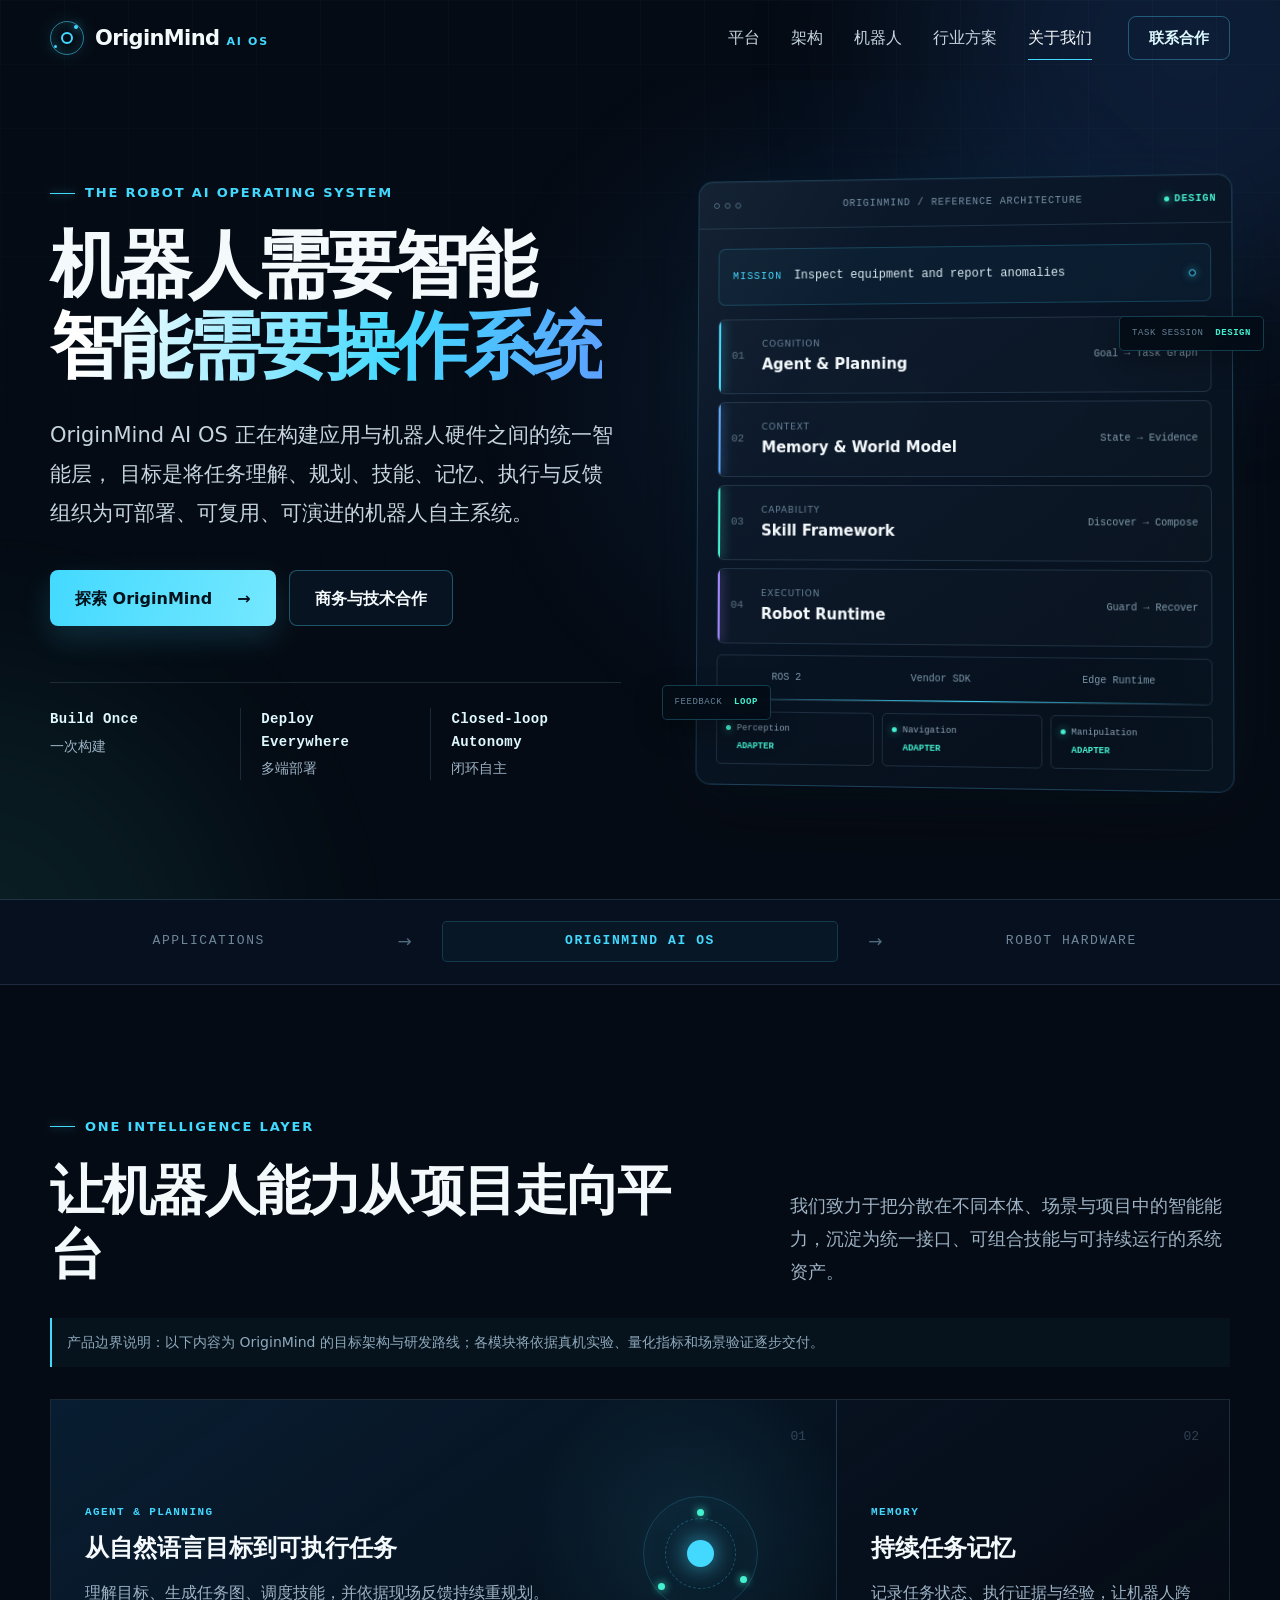
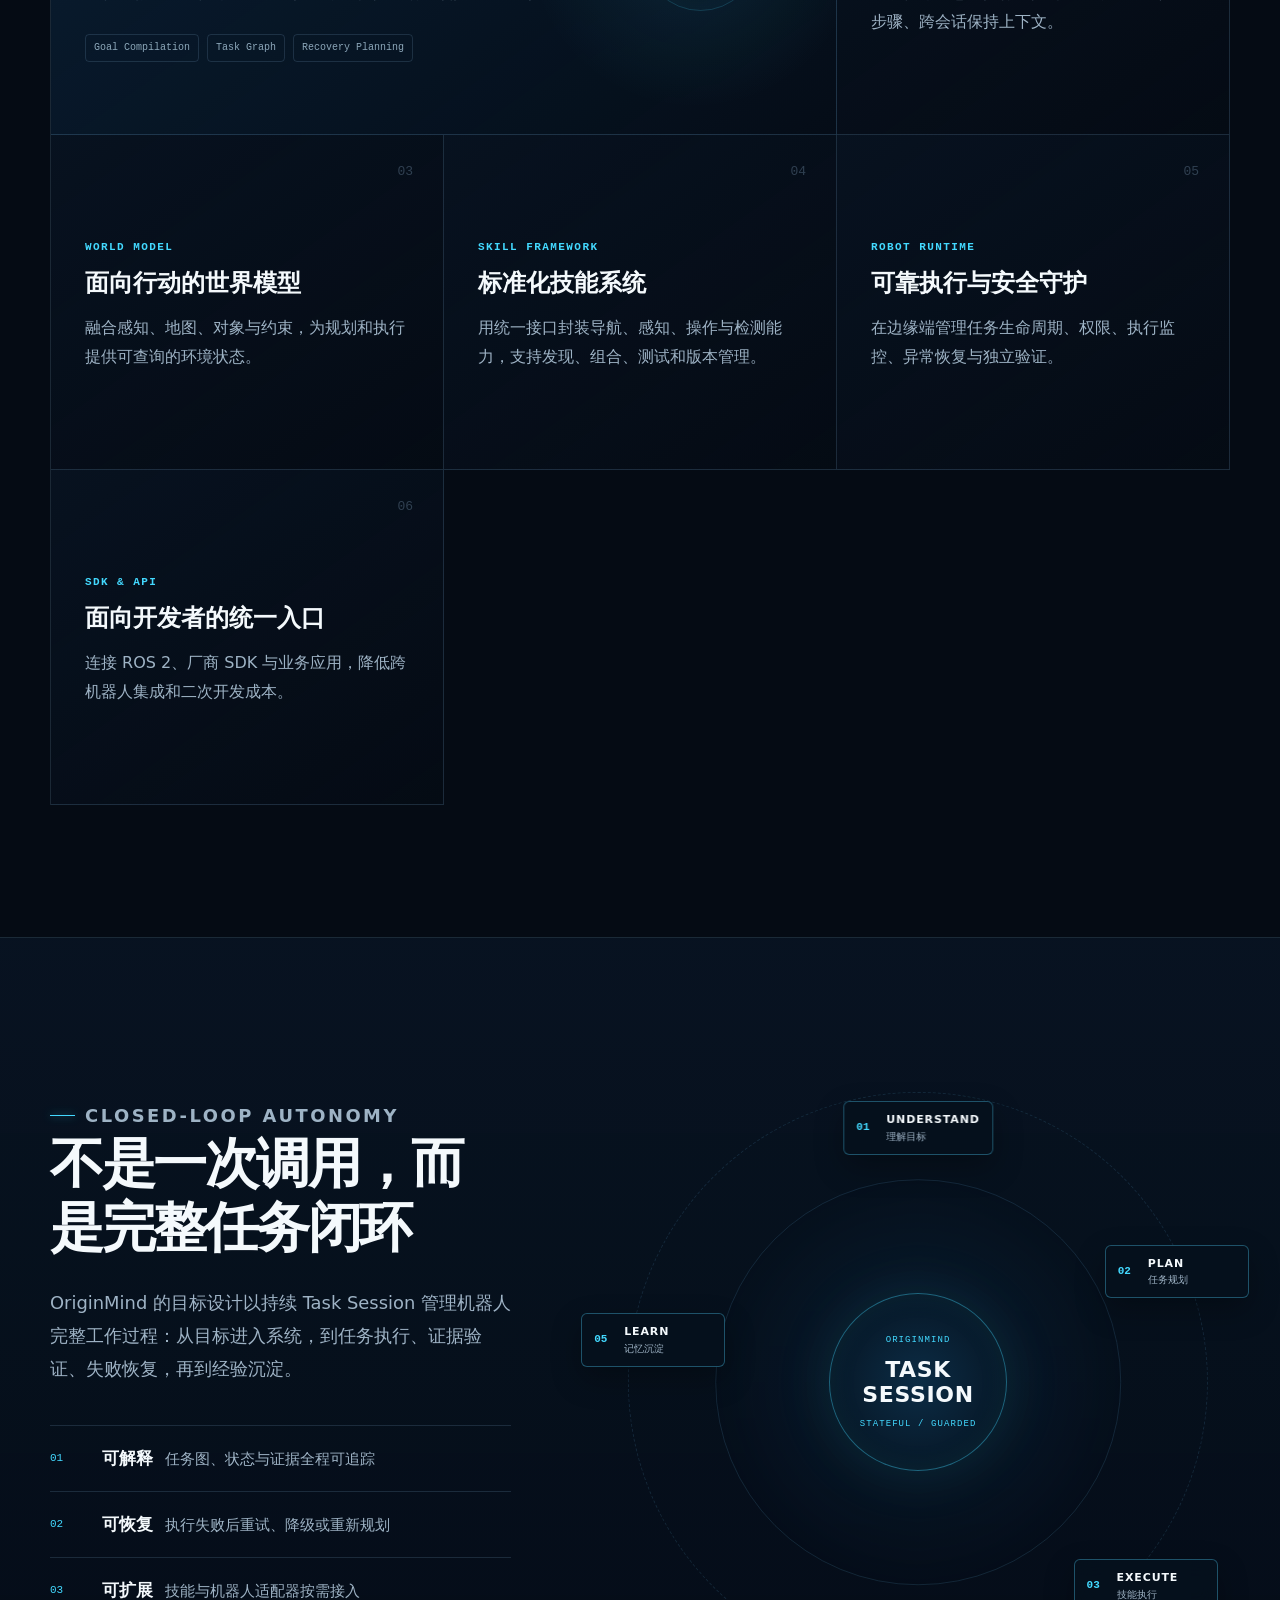
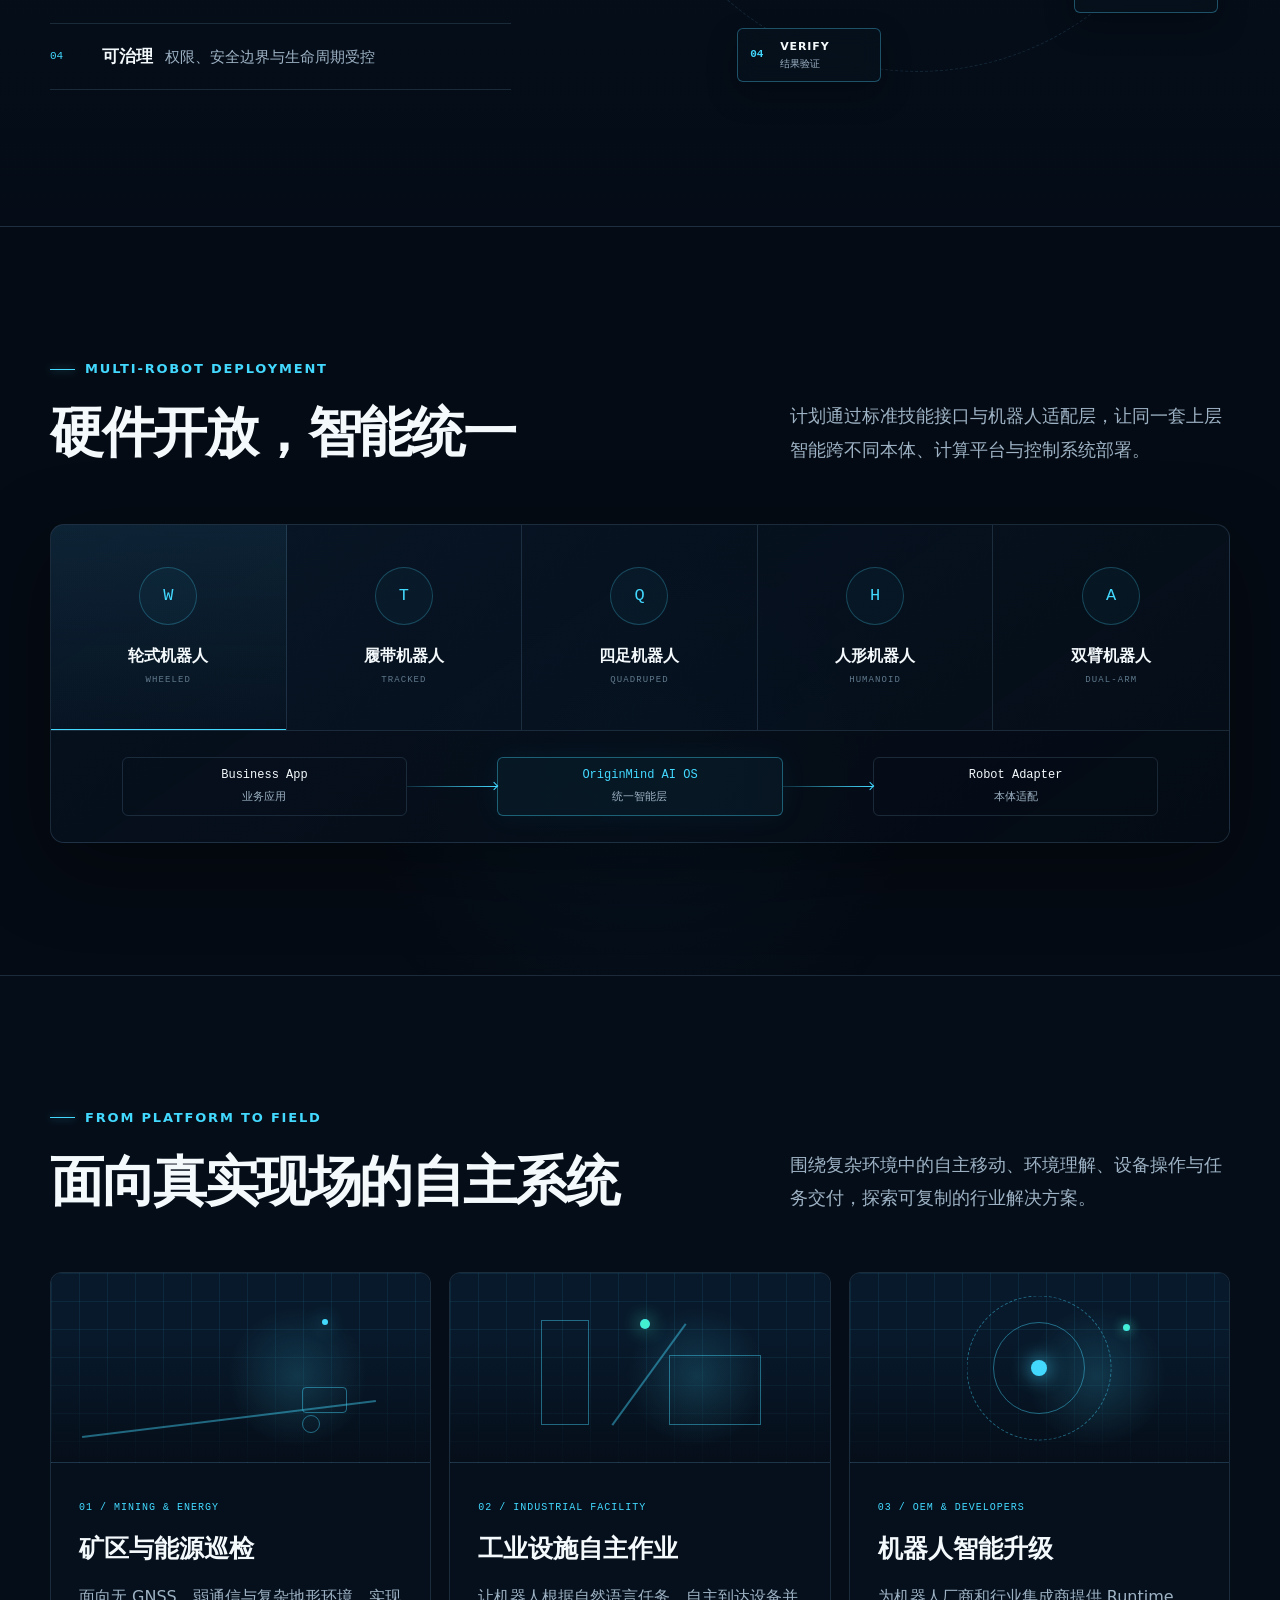
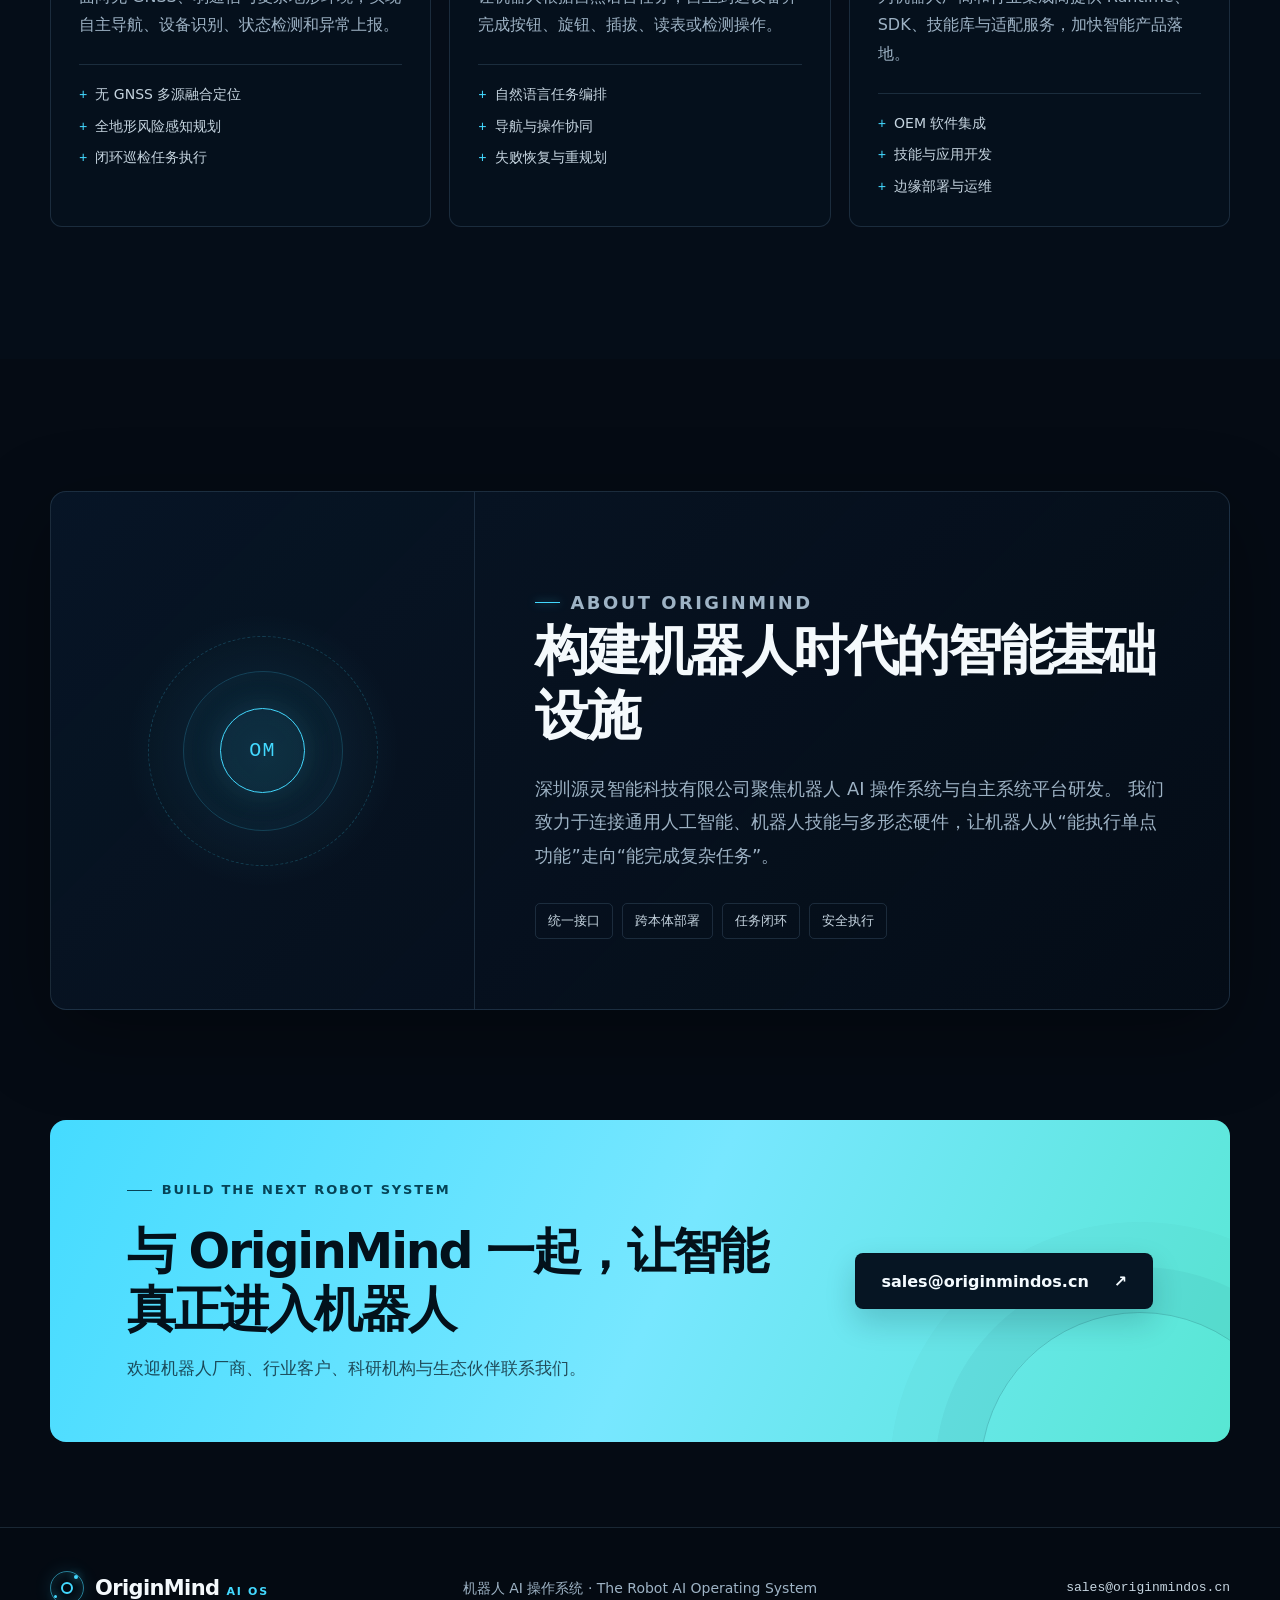
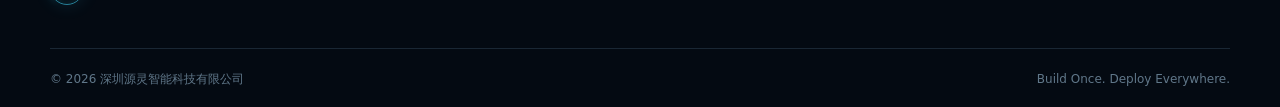
==== commit c6473f71: "Publish OriginMind GitHub Pages website 20260812" ====
--- a/styles.css
+++ b/styles.css
@@ -1683,3 +1683,366 @@
   *, *::before, *::after { animation-duration: 0.01ms !important; animation-iteration-count: 1 !important; transition-duration: 0.01ms !important; }
   .reveal { opacity: 1; transform: none; }
 }
+
+/* Readability upgrade: larger type, calmer density, and clearer hierarchy. */
+body {
+  font-size: 17px;
+}
+
+.brand-copy strong {
+  font-size: 21px;
+}
+
+.brand-copy small {
+  font-size: 11px;
+}
+
+.site-nav a {
+  font-size: 16px;
+}
+
+.header-cta {
+  min-height: 44px;
+  padding-inline: 20px;
+  font-size: 15px;
+}
+
+.eyebrow {
+  font-size: 13px;
+  line-height: 1.55;
+  letter-spacing: 0.14em;
+}
+
+.hero-lead {
+  max-width: 700px;
+  font-size: clamp(18px, 1.65vw, 21px);
+  line-height: 1.85;
+}
+
+.button {
+  min-height: 56px;
+  padding-inline: 25px;
+  font-size: 16px;
+}
+
+.hero-principles strong {
+  font-size: 14px;
+}
+
+.hero-principles span {
+  font-size: 14px;
+}
+
+.window-bar,
+.window-bar b {
+  font-size: 10px;
+}
+
+.window-bar {
+  min-height: 48px;
+}
+
+.mission-line {
+  min-height: 58px;
+}
+
+.mission-line span {
+  font-size: 10px;
+}
+
+.mission-line strong {
+  font-size: 12px;
+}
+
+.stack-row {
+  min-height: 76px;
+}
+
+.stack-index {
+  font-size: 11px;
+}
+
+.stack-row small {
+  font-size: 9px;
+}
+
+.stack-row strong {
+  font-size: 15px;
+}
+
+.stack-row em {
+  font-size: 10px;
+}
+
+.robot-bus {
+  min-height: 46px;
+  font-size: 10px;
+}
+
+.system-status span,
+.system-status b {
+  font-size: 9px;
+}
+
+.floating-chip {
+  font-size: 9px;
+}
+
+.strip-inner p,
+.strip-inner strong {
+  font-size: 13px;
+}
+
+.section-heading > p,
+.architecture-copy > p,
+.company-copy > p {
+  font-size: clamp(17px, 1.4vw, 19px);
+  line-height: 1.85;
+}
+
+.evidence-note {
+  font-size: 14px;
+  line-height: 1.8;
+}
+
+.module-card {
+  min-height: 335px;
+}
+
+.module-number {
+  font-size: 13px;
+}
+
+.module-kicker {
+  font-size: 11px;
+}
+
+.module-card h3 {
+  font-size: 24px;
+}
+
+.module-card > p:last-of-type {
+  font-size: 16px;
+  line-height: 1.8;
+}
+
+.module-card li {
+  font-size: 10px;
+}
+
+.architecture-points span {
+  font-size: 11px;
+}
+
+.architecture-points p {
+  font-size: 15px;
+}
+
+.architecture-points strong {
+  font-size: 17px;
+}
+
+.loop-center small,
+.loop-center span {
+  font-size: 9px;
+}
+
+.loop-center strong {
+  font-size: 22px;
+}
+
+.loop-node b {
+  font-size: 11px;
+}
+
+.loop-node strong {
+  font-size: 11px;
+}
+
+.loop-node span {
+  font-size: 10px;
+}
+
+.robot-type {
+  min-height: 205px;
+}
+
+.robot-type strong {
+  font-size: 16px;
+}
+
+.robot-type small {
+  font-size: 9px;
+}
+
+.deployment-line span {
+  font-size: 12px;
+}
+
+.deployment-line small {
+  font-size: 11px;
+}
+
+.solution-body > small {
+  font-size: 10px;
+}
+
+.solution-body h3 {
+  font-size: 25px;
+}
+
+.solution-body p {
+  font-size: 16px;
+  line-height: 1.8;
+}
+
+.solution-body li {
+  font-size: 14px;
+}
+
+.company-values span {
+  font-size: 13px;
+}
+
+.contact-panel p:last-child {
+  font-size: 17px;
+}
+
+.footer-main p {
+  font-size: 14px;
+}
+
+.footer-main > a:last-child {
+  font-size: 13px;
+}
+
+.footer-bottom {
+  font-size: 12px;
+}
+
+@media (max-width: 900px) {
+  .site-nav a {
+    font-size: 18px;
+  }
+
+  .solution-card {
+    grid-template-columns: 0.7fr 1.3fr;
+  }
+}
+
+@media (max-width: 640px) {
+  body {
+    font-size: 16px;
+  }
+
+  .brand-copy strong {
+    font-size: 19px;
+  }
+
+  .brand-copy small {
+    font-size: 10px;
+  }
+
+  .eyebrow {
+    margin-bottom: 18px;
+    font-size: 12px;
+  }
+
+  .hero-lead {
+    font-size: 18px;
+    line-height: 1.8;
+  }
+
+  .button {
+    min-height: 56px;
+    font-size: 16px;
+  }
+
+  .hero-principles strong,
+  .hero-principles span {
+    font-size: 14px;
+  }
+
+  .window-bar,
+  .window-bar b,
+  .mission-line span {
+    font-size: 9px;
+  }
+
+  .mission-line strong {
+    font-size: 11px;
+  }
+
+  .stack-row strong {
+    font-size: 14px;
+  }
+
+  .stack-row small,
+  .stack-index,
+  .robot-bus,
+  .system-status span,
+  .system-status b {
+    font-size: 9px;
+  }
+
+  .strip-inner p,
+  .strip-inner strong {
+    font-size: 12px;
+  }
+
+  .section-heading > p,
+  .architecture-copy > p,
+  .company-copy > p {
+    font-size: 17px;
+  }
+
+  .module-card {
+    min-height: 300px;
+  }
+
+  .module-card h3 {
+    font-size: 23px;
+  }
+
+  .module-card > p:last-of-type {
+    font-size: 16px;
+  }
+
+  .loop-center strong {
+    font-size: 17px;
+  }
+
+  .loop-node {
+    min-width: 112px;
+  }
+
+  .loop-node b,
+  .loop-node strong,
+  .loop-node span {
+    font-size: 9px;
+  }
+
+  .robot-type strong {
+    font-size: 15px;
+  }
+
+  .robot-type small {
+    font-size: 9px;
+  }
+
+  .solution-body h3 {
+    font-size: 24px;
+  }
+
+  .solution-body p {
+    font-size: 16px;
+  }
+
+  .company-values span {
+    font-size: 13px;
+  }
+
+  .contact-panel p:last-child {
+    font-size: 16px;
+  }
+}
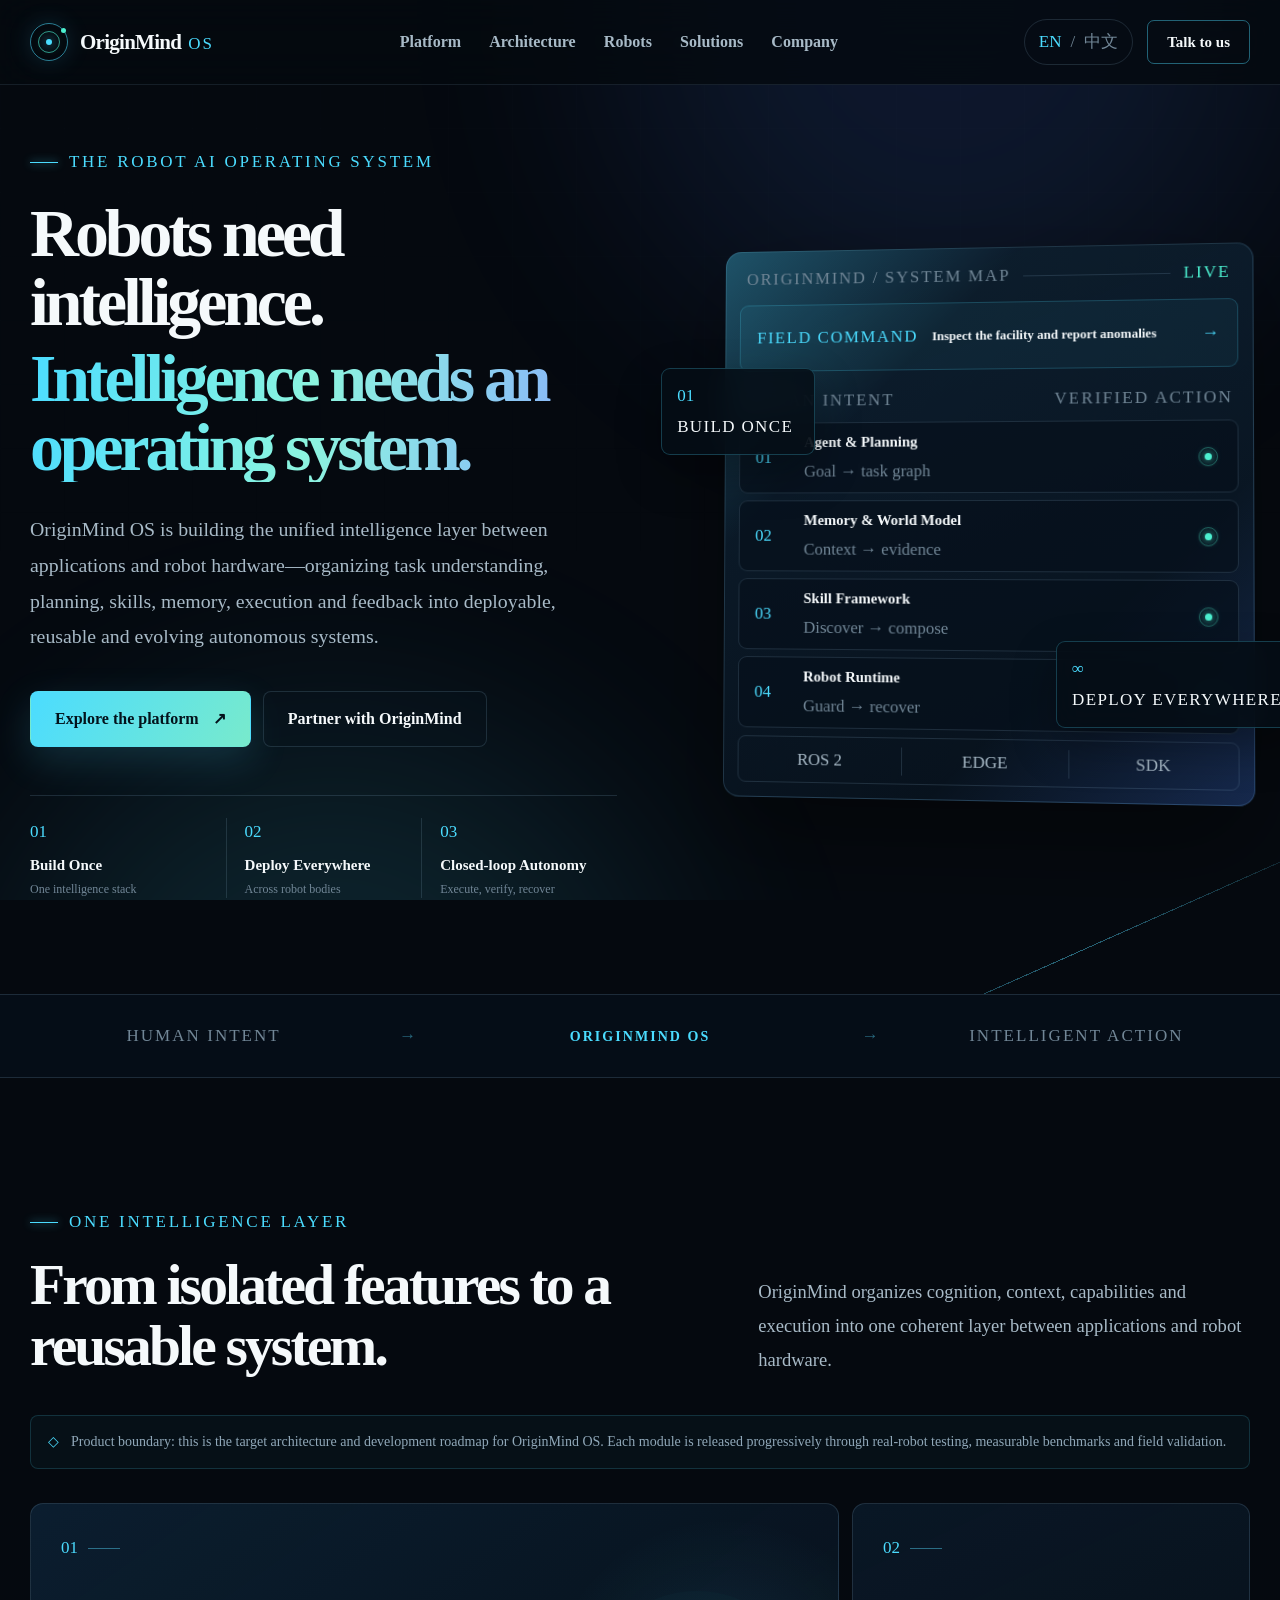
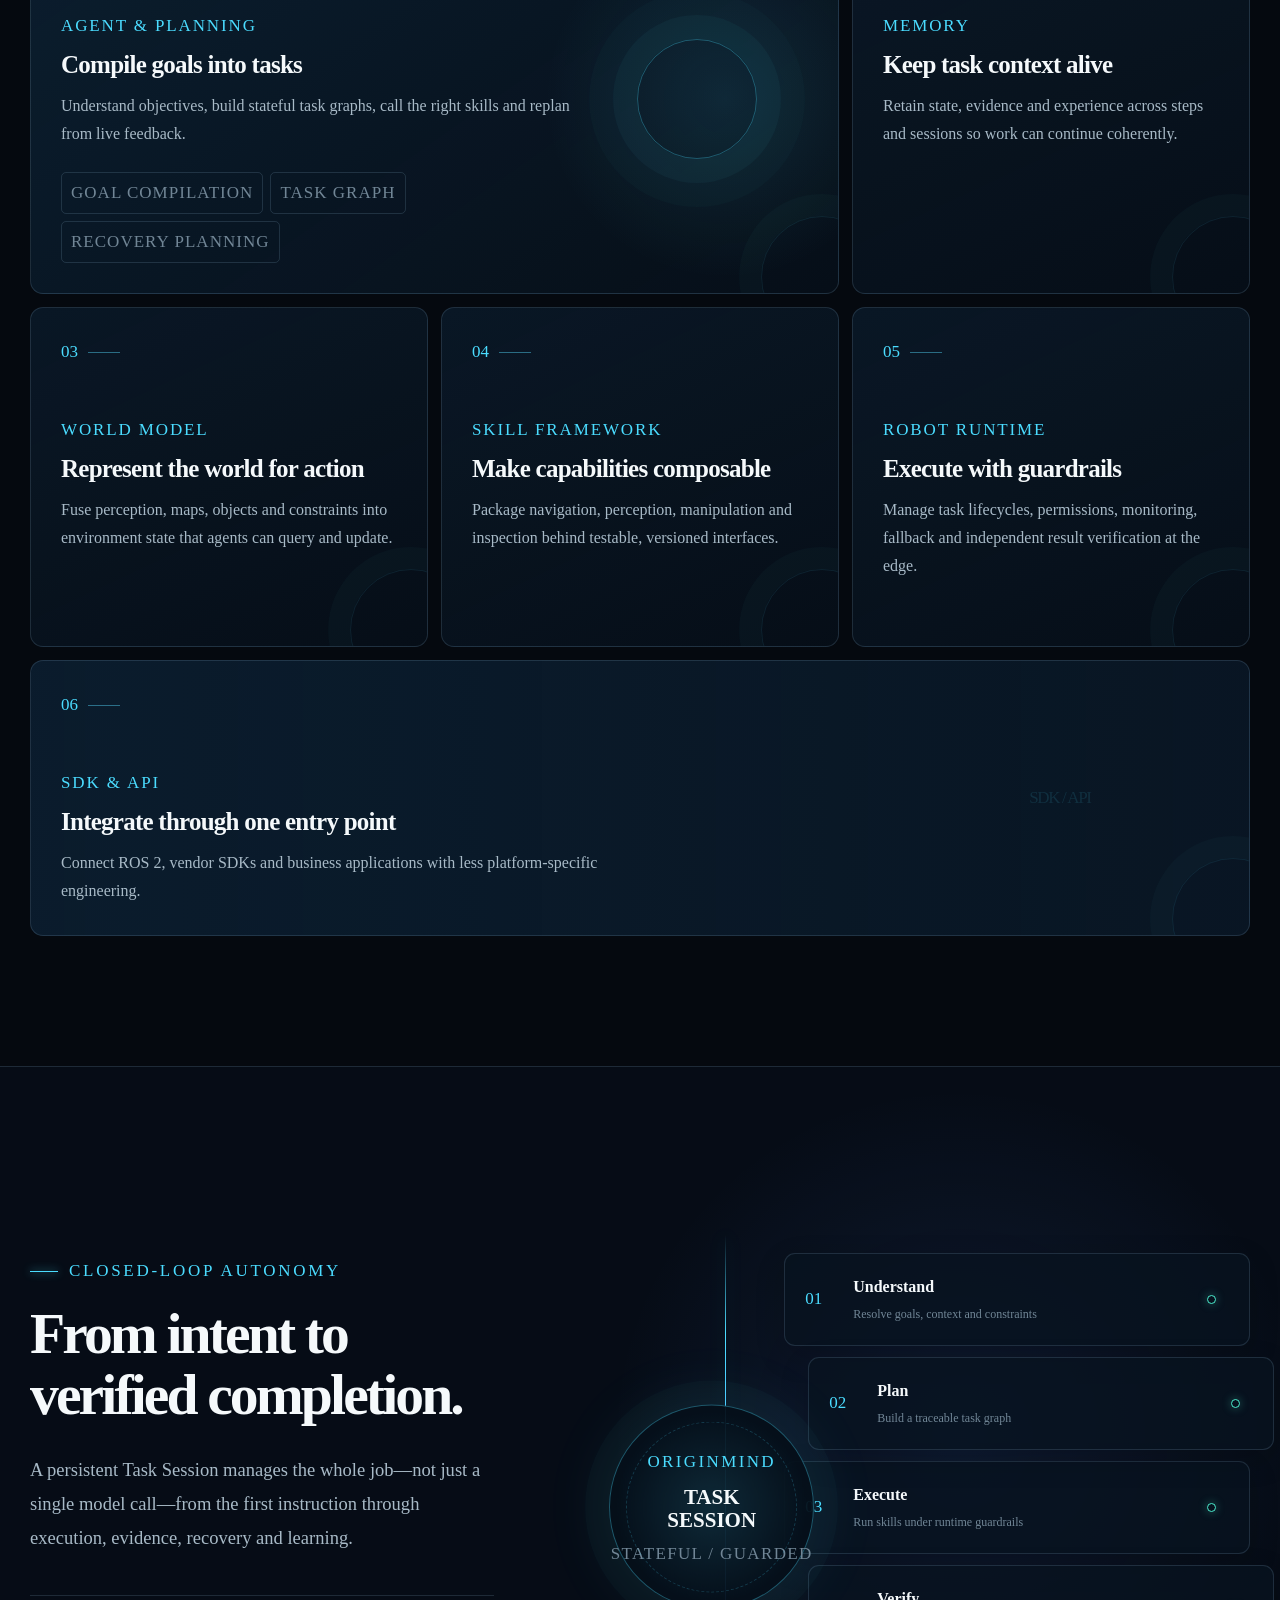
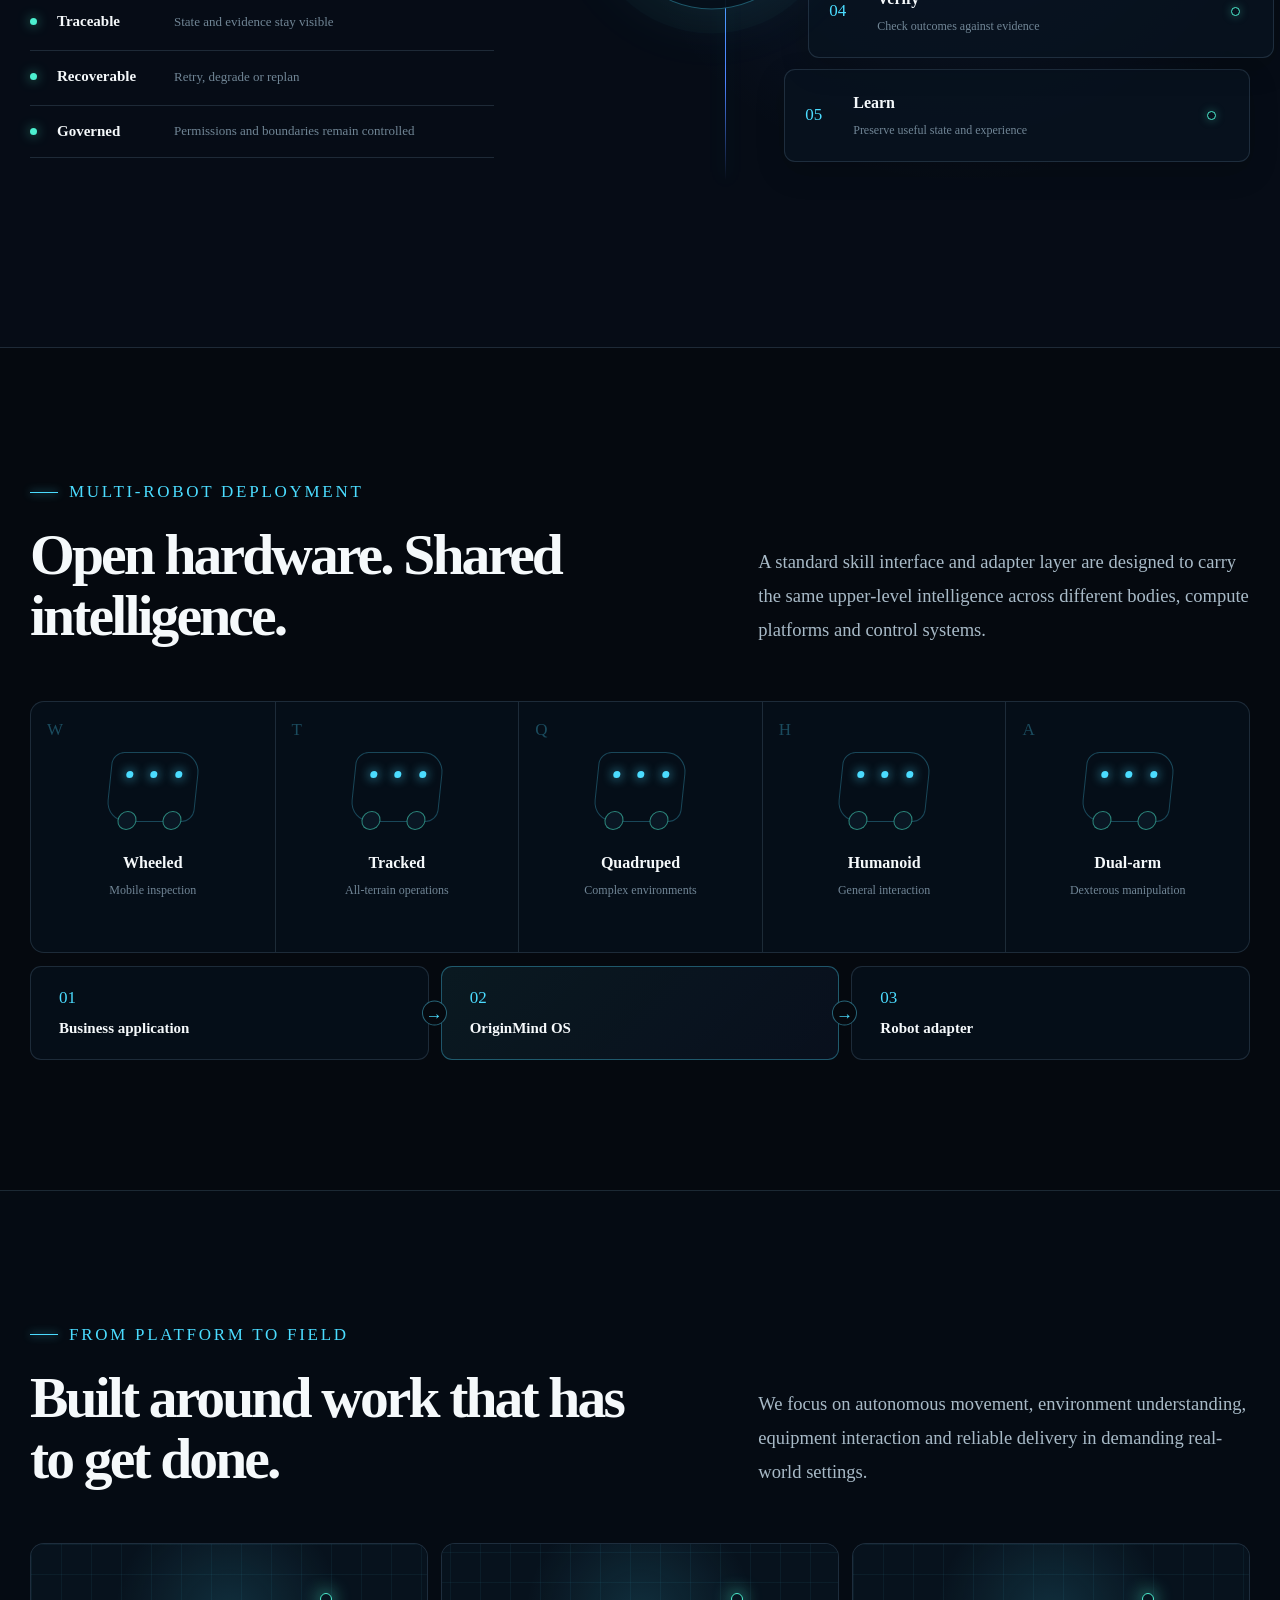
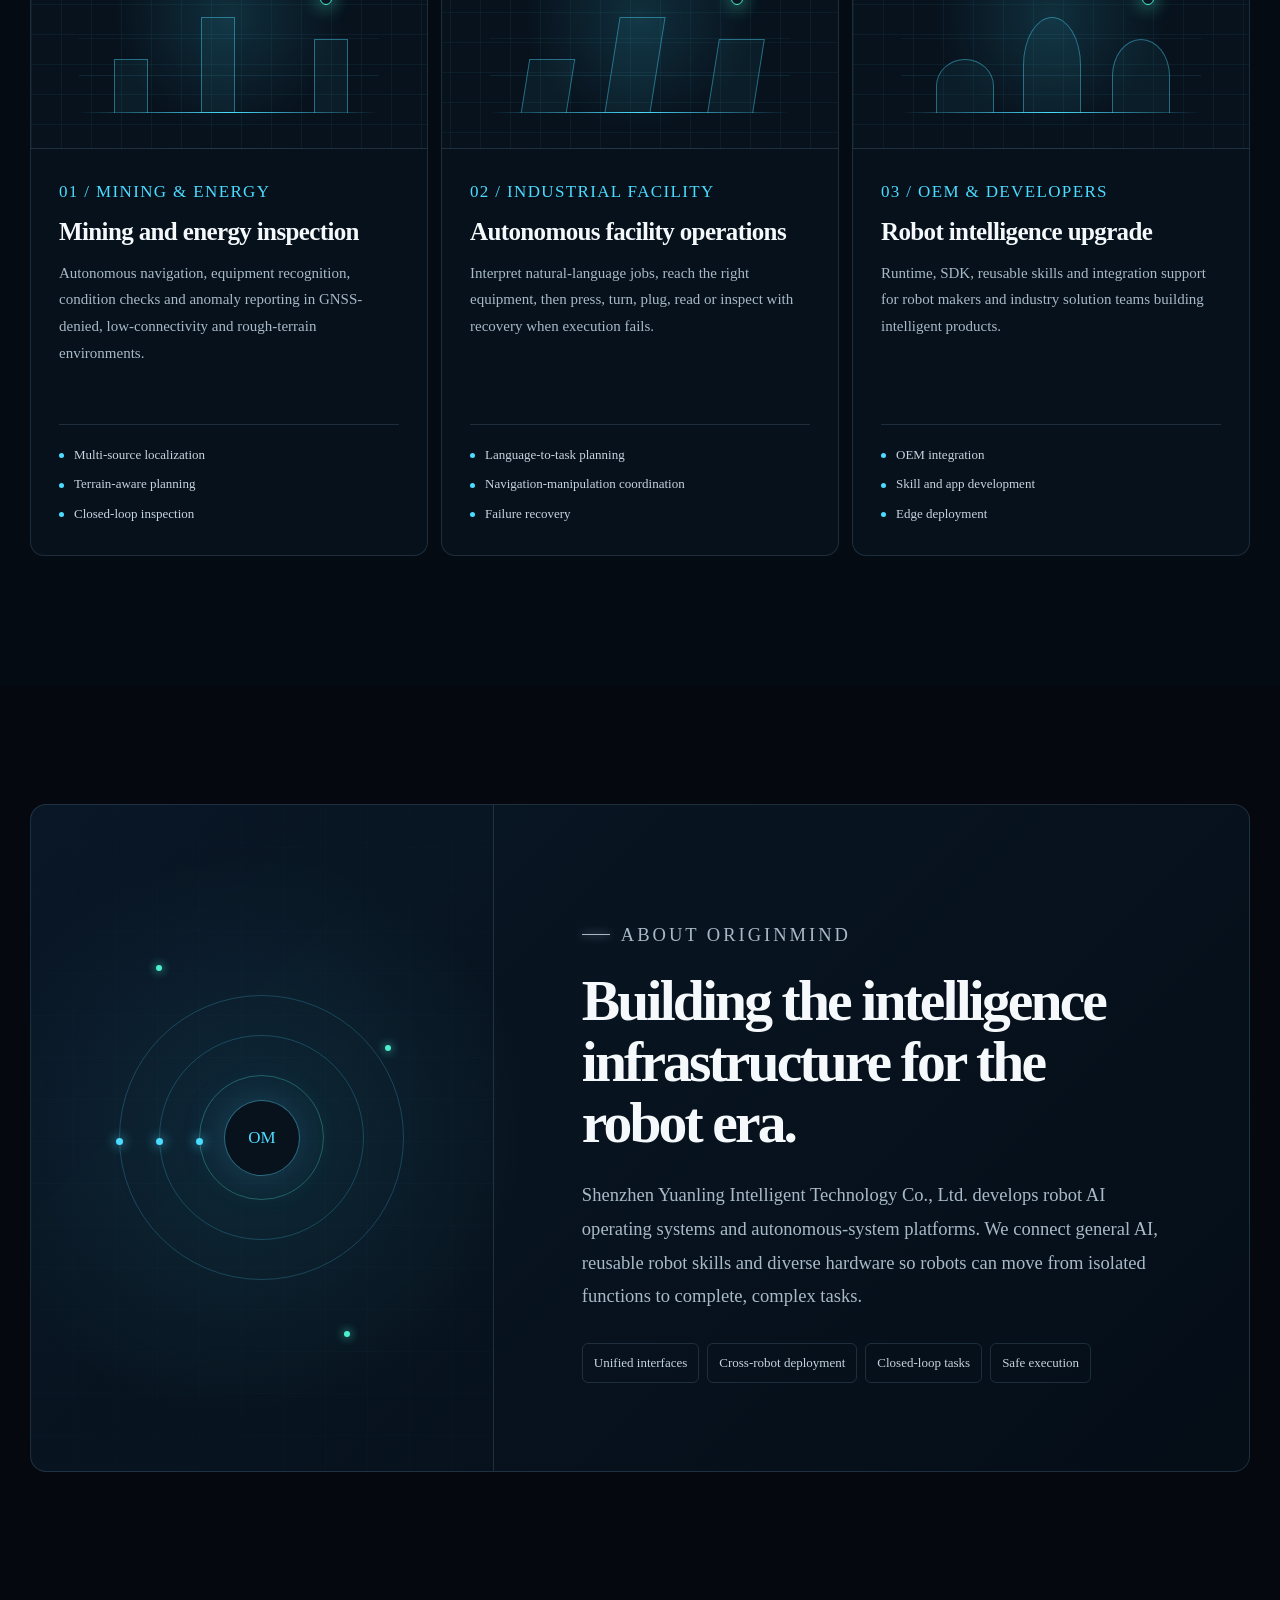
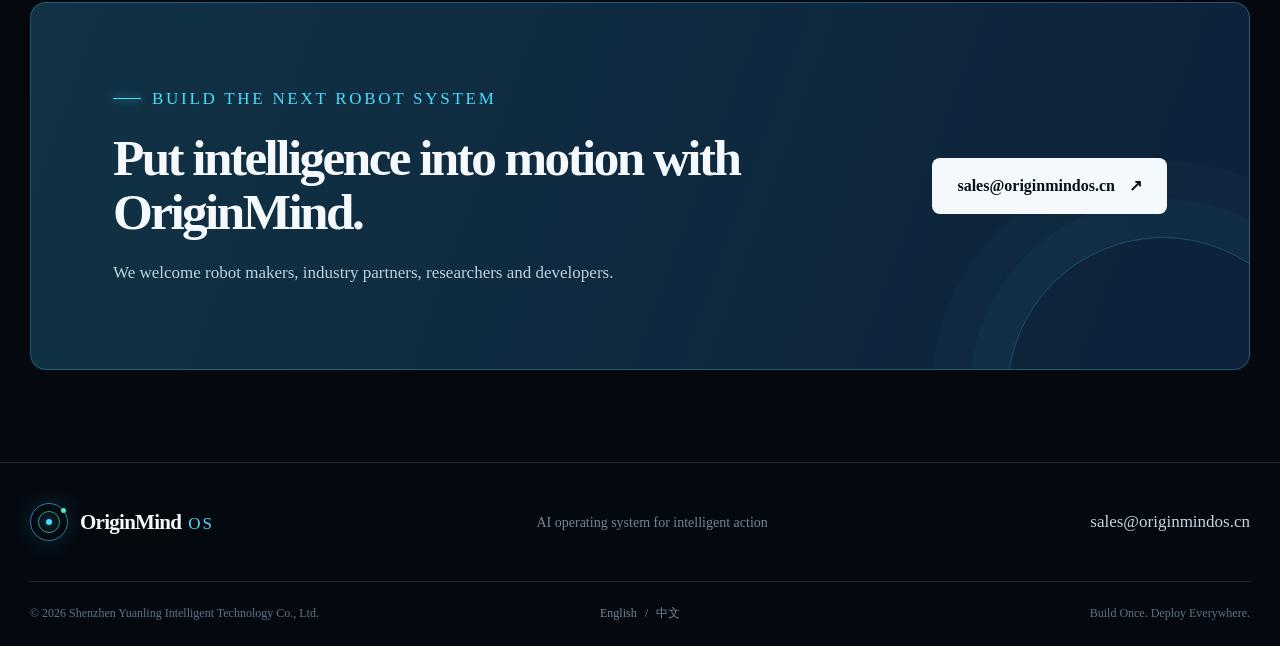
==== commit 768bb9d5: "Use portable static asset paths" ====
--- a/index.html
+++ b/index.html
@@ -1,395 +1,30 @@
 <!DOCTYPE html>
-<html lang="zh-CN">
+<html lang="en">
   <head>
     <meta charset="utf-8">
     <meta name="viewport" content="width=device-width, initial-scale=1">
-    <meta
-      name="description"
-      content="OriginMind AI OS 是面向多形态机器人、正在研发的 AI 操作系统，致力于在应用与机器人硬件之间构建统一智能层。"
-    >
-    <meta name="theme-color" content="#07111f">
+    <meta name="theme-color" content="#05090f">
+    <meta name="description" content="OriginMind OS connects intent, agents, reusable skills and robot runtimes into deployable, reusable and evolving autonomous robot systems.">
+    <meta name="robots" content="index,follow,max-image-preview:large">
     <meta property="og:type" content="website">
-    <meta property="og:title" content="OriginMind AI OS｜机器人 AI 操作系统">
-    <meta
-      property="og:description"
-      content="The Intelligence Layer Between Applications and Robot Hardware. Build Once. Deploy Everywhere."
-    >
-    <meta property="og:url" content="https://szturobotics.github.io/">
-    <link rel="canonical" href="https://szturobotics.github.io/">
-    <link rel="icon" href="favicon.svg" type="image/svg+xml">
+    <meta property="og:site_name" content="OriginMind OS">
+    <meta property="og:title" content="OriginMind OS | The Robot AI Operating System">
+    <meta property="og:description" content="Robots need intelligence. Intelligence needs an operating system.">
+    <meta property="og:url" content="https://www.originmindos.com/">
+    <meta property="og:locale" content="en_US">
+    <meta property="og:locale:alternate" content="zh_CN">
+    <meta name="twitter:card" content="summary">
+    <meta name="twitter:title" content="OriginMind OS | The Robot AI Operating System">
+    <meta name="twitter:description" content="Robots need intelligence. Intelligence needs an operating system.">
+    <link rel="canonical" href="https://www.originmindos.com/">
+    <link rel="alternate" hreflang="en" href="https://www.originmindos.com/">
+    <link rel="alternate" hreflang="zh-CN" href="https://www.originmindos.cn/">
+    <link rel="alternate" hreflang="x-default" href="https://www.originmindos.com/">
+    <link rel="icon" href="/favicon.svg" type="image/svg+xml">
     <link rel="stylesheet" href="styles.css">
-    <title>OriginMind AI OS｜机器人 AI 操作系统</title>
+    <title>OriginMind OS | The Robot AI Operating System</title>
   </head>
-  <body>
-    <a class="skip-link" href="#main-content">跳到主要内容</a>
-
-    <div class="site-background" aria-hidden="true">
-      <div class="orb orb-one"></div>
-      <div class="orb orb-two"></div>
-      <div class="grid-plane"></div>
-    </div>
-
-    <header class="site-header" data-header>
-      <div class="container header-inner">
-        <a class="brand" href="#top" aria-label="OriginMind 首页">
-          <span class="brand-symbol" aria-hidden="true">
-            <span class="brand-core"></span>
-          </span>
-          <span class="brand-copy">
-            <strong>OriginMind</strong>
-            <small>AI OS</small>
-          </span>
-        </a>
-
-        <button
-          class="menu-toggle"
-          type="button"
-          aria-expanded="false"
-          aria-controls="site-navigation"
-          aria-label="打开导航菜单"
-          data-menu-toggle
-        >
-          <span></span><span></span><span></span>
-        </button>
-
-        <nav class="site-nav" id="site-navigation" aria-label="主导航" data-nav>
-          <a href="#platform">平台</a>
-          <a href="#architecture">架构</a>
-          <a href="#robots">机器人</a>
-          <a href="#solutions">行业方案</a>
-          <a href="#company">关于我们</a>
-        </nav>
-
-        <a class="header-cta" href="mailto:sales@originmindos.cn">联系合作</a>
-      </div>
-    </header>
-
-    <main id="main-content">
-      <section class="hero section" id="top">
-        <div class="container hero-grid">
-          <div class="hero-copy reveal">
-            <p class="eyebrow"><span></span> THE ROBOT AI OPERATING SYSTEM</p>
-            <h1>
-              机器人需要智能<br>
-              <span>智能需要操作系统</span>
-            </h1>
-            <p class="hero-lead">
-              OriginMind AI OS 正在构建应用与机器人硬件之间的统一智能层，
-              目标是将任务理解、规划、技能、记忆、执行与反馈组织为可部署、可复用、可演进的机器人自主系统。
-            </p>
-            <div class="hero-actions">
-              <a class="button button-primary" href="#platform">
-                探索 OriginMind
-                <span aria-hidden="true">→</span>
-              </a>
-              <a class="button button-secondary" href="mailto:sales@originmindos.cn">
-                商务与技术合作
-              </a>
-            </div>
-            <ul class="hero-principles">
-              <li>
-                <strong>Build Once</strong>
-                <span>一次构建</span>
-              </li>
-              <li>
-                <strong>Deploy Everywhere</strong>
-                <span>多端部署</span>
-              </li>
-              <li>
-                <strong>Closed-loop Autonomy</strong>
-                <span>闭环自主</span>
-              </li>
-            </ul>
-          </div>
-
-          <div class="hero-system reveal" role="img" aria-label="OriginMind AI OS 系统示意图">
-            <div class="system-window">
-              <div class="window-bar">
-                <div class="window-dots" aria-hidden="true"><i></i><i></i><i></i></div>
-                <span>ORIGINMIND / REFERENCE ARCHITECTURE</span>
-                <b>DESIGN</b>
-              </div>
-              <div class="system-content">
-                <div class="mission-line">
-                  <span>MISSION</span>
-                  <strong>Inspect equipment and report anomalies</strong>
-                  <i aria-hidden="true"></i>
-                </div>
-                <div class="os-stack">
-                  <div class="stack-row stack-agent">
-                    <span class="stack-index">01</span>
-                    <div><small>COGNITION</small><strong>Agent &amp; Planning</strong></div>
-                    <em>Goal → Task Graph</em>
-                  </div>
-                  <div class="stack-row stack-context">
-                    <span class="stack-index">02</span>
-                    <div><small>CONTEXT</small><strong>Memory &amp; World Model</strong></div>
-                    <em>State → Evidence</em>
-                  </div>
-                  <div class="stack-row stack-skills">
-                    <span class="stack-index">03</span>
-                    <div><small>CAPABILITY</small><strong>Skill Framework</strong></div>
-                    <em>Discover → Compose</em>
-                  </div>
-                  <div class="stack-row stack-runtime">
-                    <span class="stack-index">04</span>
-                    <div><small>EXECUTION</small><strong>Robot Runtime</strong></div>
-                    <em>Guard → Recover</em>
-                  </div>
-                </div>
-                <div class="robot-bus">
-                  <span>ROS 2</span><span>Vendor SDK</span><span>Edge Runtime</span>
-                  <div class="bus-signal" aria-hidden="true"></div>
-                </div>
-                <div class="system-status">
-                  <div><i></i><span>Perception</span><b>ADAPTER</b></div>
-                  <div><i></i><span>Navigation</span><b>ADAPTER</b></div>
-                  <div><i></i><span>Manipulation</span><b>ADAPTER</b></div>
-                </div>
-              </div>
-            </div>
-            <div class="floating-chip chip-one">TASK SESSION <b>DESIGN</b></div>
-            <div class="floating-chip chip-two">FEEDBACK <b>LOOP</b></div>
-          </div>
-        </div>
-      </section>
-
-      <section class="intelligence-strip" aria-label="OriginMind 定位">
-        <div class="container strip-inner">
-          <p>APPLICATIONS</p><span>→</span><strong>ORIGINMIND AI OS</strong><span>→</span><p>ROBOT HARDWARE</p>
-        </div>
-      </section>
-
-      <section class="section platform" id="platform">
-        <div class="container">
-          <div class="section-heading reveal">
-            <div>
-              <p class="eyebrow"><span></span> ONE INTELLIGENCE LAYER</p>
-              <h2>让机器人能力从项目走向平台</h2>
-            </div>
-            <p>
-              我们致力于把分散在不同本体、场景与项目中的智能能力，沉淀为统一接口、可组合技能与可持续运行的系统资产。
-            </p>
-          </div>
-
-          <p class="evidence-note reveal">
-            产品边界说明：以下内容为 OriginMind 的目标架构与研发路线；各模块将依据真机实验、量化指标和场景验证逐步交付。
-          </p>
-
-          <div class="module-grid">
-            <article class="module-card module-featured reveal">
-              <div class="module-number">01</div>
-              <div class="module-icon agent-icon" aria-hidden="true"><i></i><i></i><i></i></div>
-              <p class="module-kicker">AGENT &amp; PLANNING</p>
-              <h3>从自然语言目标到可执行任务</h3>
-              <p>理解目标、生成任务图、调度技能，并依据现场反馈持续重规划。</p>
-              <ul>
-                <li>Goal Compilation</li>
-                <li>Task Graph</li>
-                <li>Recovery Planning</li>
-              </ul>
-            </article>
-
-            <article class="module-card reveal">
-              <div class="module-number">02</div>
-              <p class="module-kicker">MEMORY</p>
-              <h3>持续任务记忆</h3>
-              <p>记录任务状态、执行证据与经验，让机器人跨步骤、跨会话保持上下文。</p>
-            </article>
-
-            <article class="module-card reveal">
-              <div class="module-number">03</div>
-              <p class="module-kicker">WORLD MODEL</p>
-              <h3>面向行动的世界模型</h3>
-              <p>融合感知、地图、对象与约束，为规划和执行提供可查询的环境状态。</p>
-            </article>
-
-            <article class="module-card reveal">
-              <div class="module-number">04</div>
-              <p class="module-kicker">SKILL FRAMEWORK</p>
-              <h3>标准化技能系统</h3>
-              <p>用统一接口封装导航、感知、操作与检测能力，支持发现、组合、测试和版本管理。</p>
-            </article>
-
-            <article class="module-card reveal">
-              <div class="module-number">05</div>
-              <p class="module-kicker">ROBOT RUNTIME</p>
-              <h3>可靠执行与安全守护</h3>
-              <p>在边缘端管理任务生命周期、权限、执行监控、异常恢复与独立验证。</p>
-            </article>
-
-            <article class="module-card reveal">
-              <div class="module-number">06</div>
-              <p class="module-kicker">SDK &amp; API</p>
-              <h3>面向开发者的统一入口</h3>
-              <p>连接 ROS 2、厂商 SDK 与业务应用，降低跨机器人集成和二次开发成本。</p>
-            </article>
-          </div>
-        </div>
-      </section>
-
-      <section class="section architecture" id="architecture">
-        <div class="container architecture-grid">
-          <div class="architecture-copy reveal">
-            <p class="eyebrow"><span></span> CLOSED-LOOP AUTONOMY</p>
-            <h2>不是一次调用，而是完整任务闭环</h2>
-            <p>
-              OriginMind 的目标设计以持续 Task Session 管理机器人完整工作过程：从目标进入系统，到任务执行、证据验证、失败恢复，再到经验沉淀。
-            </p>
-            <div class="architecture-points">
-              <div><span>01</span><p><strong>可解释</strong>任务图、状态与证据全程可追踪</p></div>
-              <div><span>02</span><p><strong>可恢复</strong>执行失败后重试、降级或重新规划</p></div>
-              <div><span>03</span><p><strong>可扩展</strong>技能与机器人适配器按需接入</p></div>
-              <div><span>04</span><p><strong>可治理</strong>权限、安全边界与生命周期受控</p></div>
-            </div>
-          </div>
-
-          <div class="loop-visual reveal" role="img" aria-label="闭环自主任务流程">
-            <div class="loop-center">
-              <small>ORIGINMIND</small>
-              <strong>TASK<br>SESSION</strong>
-              <span>STATEFUL / GUARDED</span>
-            </div>
-            <div class="loop-node node-one"><b>01</b><strong>UNDERSTAND</strong><span>理解目标</span></div>
-            <div class="loop-node node-two"><b>02</b><strong>PLAN</strong><span>任务规划</span></div>
-            <div class="loop-node node-three"><b>03</b><strong>EXECUTE</strong><span>技能执行</span></div>
-            <div class="loop-node node-four"><b>04</b><strong>VERIFY</strong><span>结果验证</span></div>
-            <div class="loop-node node-five"><b>05</b><strong>LEARN</strong><span>记忆沉淀</span></div>
-            <div class="loop-orbit orbit-one"></div>
-            <div class="loop-orbit orbit-two"></div>
-          </div>
-        </div>
-      </section>
-
-      <section class="section robots" id="robots">
-        <div class="container">
-          <div class="section-heading reveal">
-            <div>
-              <p class="eyebrow"><span></span> MULTI-ROBOT DEPLOYMENT</p>
-              <h2>硬件开放，智能统一</h2>
-            </div>
-            <p>计划通过标准技能接口与机器人适配层，让同一套上层智能跨不同本体、计算平台与控制系统部署。</p>
-          </div>
-
-          <div class="robot-stage reveal">
-            <div class="robot-types">
-              <div class="robot-type is-active"><span>W</span><strong>轮式机器人</strong><small>WHEELED</small></div>
-              <div class="robot-type"><span>T</span><strong>履带机器人</strong><small>TRACKED</small></div>
-              <div class="robot-type"><span>Q</span><strong>四足机器人</strong><small>QUADRUPED</small></div>
-              <div class="robot-type"><span>H</span><strong>人形机器人</strong><small>HUMANOID</small></div>
-              <div class="robot-type"><span>A</span><strong>双臂机器人</strong><small>DUAL-ARM</small></div>
-            </div>
-            <div class="deployment-line">
-              <div><span>Business App</span><small>业务应用</small></div>
-              <i></i>
-              <div class="deployment-core"><span>OriginMind AI OS</span><small>统一智能层</small></div>
-              <i></i>
-              <div><span>Robot Adapter</span><small>本体适配</small></div>
-            </div>
-          </div>
-        </div>
-      </section>
-
-      <section class="section solutions" id="solutions">
-        <div class="container">
-          <div class="section-heading reveal">
-            <div>
-              <p class="eyebrow"><span></span> FROM PLATFORM TO FIELD</p>
-              <h2>面向真实现场的自主系统</h2>
-            </div>
-            <p>围绕复杂环境中的自主移动、环境理解、设备操作与任务交付，探索可复制的行业解决方案。</p>
-          </div>
-
-          <div class="solution-grid">
-            <article class="solution-card reveal">
-              <div class="solution-art art-mine" aria-hidden="true">
-                <span></span><span></span><span></span><i></i>
-              </div>
-              <div class="solution-body">
-                <small>01 / MINING &amp; ENERGY</small>
-                <h3>矿区与能源巡检</h3>
-                <p>面向无 GNSS、弱通信与复杂地形环境，实现自主导航、设备识别、状态检测和异常上报。</p>
-                <ul><li>无 GNSS 多源融合定位</li><li>全地形风险感知规划</li><li>闭环巡检任务执行</li></ul>
-              </div>
-            </article>
-
-            <article class="solution-card reveal">
-              <div class="solution-art art-industry" aria-hidden="true">
-                <span></span><span></span><span></span><i></i>
-              </div>
-              <div class="solution-body">
-                <small>02 / INDUSTRIAL FACILITY</small>
-                <h3>工业设施自主作业</h3>
-                <p>让机器人根据自然语言任务，自主到达设备并完成按钮、旋钮、插拔、读表或检测操作。</p>
-                <ul><li>自然语言任务编排</li><li>导航与操作协同</li><li>失败恢复与重规划</li></ul>
-              </div>
-            </article>
-
-            <article class="solution-card reveal">
-              <div class="solution-art art-oem" aria-hidden="true">
-                <span></span><span></span><span></span><i></i>
-              </div>
-              <div class="solution-body">
-                <small>03 / OEM &amp; DEVELOPERS</small>
-                <h3>机器人智能升级</h3>
-                <p>为机器人厂商和行业集成商提供 Runtime、SDK、技能库与适配服务，加快智能产品落地。</p>
-                <ul><li>OEM 软件集成</li><li>技能与应用开发</li><li>边缘部署与运维</li></ul>
-              </div>
-            </article>
-          </div>
-        </div>
-      </section>
-
-      <section class="section company" id="company">
-        <div class="container company-panel reveal">
-          <div class="company-mark" aria-hidden="true">
-            <div class="company-ring ring-one"></div>
-            <div class="company-ring ring-two"></div>
-            <div class="company-core">OM</div>
-          </div>
-          <div class="company-copy">
-            <p class="eyebrow"><span></span> ABOUT ORIGINMIND</p>
-            <h2>构建机器人时代的智能基础设施</h2>
-            <p>
-              深圳源灵智能科技有限公司聚焦机器人 AI 操作系统与自主系统平台研发。
-              我们致力于连接通用人工智能、机器人技能与多形态硬件，让机器人从“能执行单点功能”走向“能完成复杂任务”。
-            </p>
-            <div class="company-values">
-              <span>统一接口</span><span>跨本体部署</span><span>任务闭环</span><span>安全执行</span>
-            </div>
-          </div>
-        </div>
-      </section>
-
-      <section class="contact-section">
-        <div class="container contact-panel reveal">
-          <div>
-            <p class="eyebrow"><span></span> BUILD THE NEXT ROBOT SYSTEM</p>
-            <h2>与 OriginMind 一起，让智能真正进入机器人</h2>
-            <p>欢迎机器人厂商、行业客户、科研机构与生态伙伴联系我们。</p>
-          </div>
-          <a class="button button-light" href="mailto:sales@originmindos.cn">
-            sales@originmindos.cn <span aria-hidden="true">↗</span>
-          </a>
-        </div>
-      </section>
-    </main>
-
-    <footer class="site-footer">
-      <div class="container footer-main">
-        <a class="brand" href="#top" aria-label="OriginMind 返回顶部">
-          <span class="brand-symbol" aria-hidden="true"><span class="brand-core"></span></span>
-          <span class="brand-copy"><strong>OriginMind</strong><small>AI OS</small></span>
-        </a>
-        <p>机器人 AI 操作系统 · The Robot AI Operating System</p>
-        <a href="mailto:sales@originmindos.cn">sales@originmindos.cn</a>
-      </div>
-      <div class="container footer-bottom">
-        <span>© <span data-year></span> 深圳源灵智能科技有限公司</span>
-        <span>Build Once. Deploy Everywhere.</span>
-      </div>
-    </footer>
-
+  <body><a class="skip-link" href="#main-content">Skip to main content</a><div class="site-atmosphere" aria-hidden="true"><span class="glow glow-one"></span><span class="glow glow-two"></span><span class="grid-field"></span></div><header class="site-header"><div class="shell header-inner"><a class="brand" href="#top" aria-label="OriginMind home"><span class="brand-mark" aria-hidden="true"><i></i></span><span class="brand-name"><strong>OriginMind</strong><small>OS</small></span></a><button class="menu-toggle" type="button" aria-expanded="false" aria-controls="site-navigation" aria-label="Open navigation"><span></span><span></span><span></span></button><nav class="site-nav" id="site-navigation" aria-label="Primary navigation"><a href="#platform">Platform</a><a href="#architecture">Architecture</a><a href="#robots">Robots</a><a href="#solutions">Solutions</a><a href="#company">Company</a></nav><div class="header-actions"><div class="language-switch" aria-label="Language switcher"><a href="https://www.originmindos.com/" class="is-active" aria-current="page">EN</a><span aria-hidden="true">/</span><a href="https://www.originmindos.cn/" class="">中文</a></div><a class="header-cta" href="mailto:sales@originmindos.cn">Talk to us</a></div></div></header><main id="main-content"><section class="hero hero-en" id="top"><div class="shell hero-grid"><div class="hero-copy"><p class="eyebrow"><span></span> THE ROBOT AI OPERATING SYSTEM</p><h1>Robots need intelligence.<span>Intelligence needs an operating system.</span></h1><p class="hero-lead">OriginMind OS is building the unified intelligence layer between applications and robot hardware—organizing task understanding, planning, skills, memory, execution and feedback into deployable, reusable and evolving autonomous systems.</p><div class="hero-actions"><a class="button button-primary" href="#platform">Explore the platform <span aria-hidden="true">↗</span></a><a class="button button-secondary" href="mailto:sales@originmindos.cn">Partner with OriginMind</a></div><ul class="hero-principles"><li><small>01</small><strong>Build Once</strong><span>One intelligence stack</span></li><li><small>02</small><strong>Deploy Everywhere</strong><span>Across robot bodies</span></li><li><small>03</small><strong>Closed-loop Autonomy</strong><span>Execute, verify, recover</span></li></ul></div><div class="system-visual" role="img" aria-label="OriginMind OS reference architecture"><div class="system-frame"><div class="frame-topline"><span>ORIGINMIND / SYSTEM MAP</span><i></i><b>LIVE</b></div><div class="mission-card"><small>FIELD COMMAND</small><strong>Inspect the facility and report anomalies</strong><span>→</span></div><div class="system-flow-labels"><span>HUMAN INTENT</span><span>VERIFIED ACTION</span></div><div class="system-layers"><div class="system-layer"><span>01</span><div><strong>Agent &amp; Planning</strong><small>Goal → task graph</small></div><i aria-hidden="true"></i></div><div class="system-layer"><span>02</span><div><strong>Memory &amp; World Model</strong><small>Context → evidence</small></div><i aria-hidden="true"></i></div><div class="system-layer"><span>03</span><div><strong>Skill Framework</strong><small>Discover → compose</small></div><i aria-hidden="true"></i></div><div class="system-layer"><span>04</span><div><strong>Robot Runtime</strong><small>Guard → recover</small></div><i aria-hidden="true"></i></div></div><div class="system-bus"><span>ROS 2</span><span>EDGE</span><span>SDK</span><i></i></div></div><div class="floating-note note-one"><small>01</small><strong>BUILD ONCE</strong></div><div class="floating-note note-two"><small>∞</small><strong>DEPLOY EVERYWHERE</strong></div></div></div></section><section class="signal-strip" aria-label="OriginMind positioning"><div class="shell signal-inner"><span>HUMAN INTENT</span><i>→</i><strong>ORIGINMIND OS</strong><i>→</i><span>INTELLIGENT ACTION</span></div></section><section class="section platform-section" id="platform"><div class="shell"><div class="section-heading"><div><p class="eyebrow"><span></span> ONE INTELLIGENCE LAYER</p><h2>From isolated features to a reusable system.</h2></div><p>OriginMind organizes cognition, context, capabilities and execution into one coherent layer between applications and robot hardware.</p></div><p class="boundary-note"><span aria-hidden="true">◇</span>Product boundary: this is the target architecture and development roadmap for OriginMind OS. Each module is released progressively through real-robot testing, measurable benchmarks and field validation.</p><div class="module-grid"><article class="module-card module-featured"><div class="module-card-top"><span>01</span><i aria-hidden="true"></i></div><small>AGENT &amp; PLANNING</small><h3>Compile goals into tasks</h3><p>Understand objectives, build stateful task graphs, call the right skills and replan from live feedback.</p><ul><li>Goal compilation</li><li>Task graph</li><li>Recovery planning</li></ul></article><article class="module-card"><div class="module-card-top"><span>02</span><i aria-hidden="true"></i></div><small>MEMORY</small><h3>Keep task context alive</h3><p>Retain state, evidence and experience across steps and sessions so work can continue coherently.</p></article><article class="module-card"><div class="module-card-top"><span>03</span><i aria-hidden="true"></i></div><small>WORLD MODEL</small><h3>Represent the world for action</h3><p>Fuse perception, maps, objects and constraints into environment state that agents can query and update.</p></article><article class="module-card"><div class="module-card-top"><span>04</span><i aria-hidden="true"></i></div><small>SKILL FRAMEWORK</small><h3>Make capabilities composable</h3><p>Package navigation, perception, manipulation and inspection behind testable, versioned interfaces.</p></article><article class="module-card"><div class="module-card-top"><span>05</span><i aria-hidden="true"></i></div><small>ROBOT RUNTIME</small><h3>Execute with guardrails</h3><p>Manage task lifecycles, permissions, monitoring, fallback and independent result verification at the edge.</p></article><article class="module-card"><div class="module-card-top"><span>06</span><i aria-hidden="true"></i></div><small>SDK &amp; API</small><h3>Integrate through one entry point</h3><p>Connect ROS 2, vendor SDKs and business applications with less platform-specific engineering.</p></article></div></div></section><section class="section architecture-section" id="architecture"><div class="shell architecture-grid"><div class="architecture-copy"><p class="eyebrow"><span></span> CLOSED-LOOP AUTONOMY</p><h2>From intent to verified completion.</h2><p class="section-lead">A persistent Task Session manages the whole job—not just a single model call—from the first instruction through execution, evidence, recovery and learning.</p><div class="quality-grid"><div><i aria-hidden="true"></i><strong>Traceable</strong><span>State and evidence stay visible</span></div><div><i aria-hidden="true"></i><strong>Recoverable</strong><span>Retry, degrade or replan</span></div><div><i aria-hidden="true"></i><strong>Governed</strong><span>Permissions and boundaries remain controlled</span></div></div></div><div class="task-session" role="img" aria-label="From intent to verified completion."><div class="session-rail" aria-hidden="true"></div><div class="session-center"><small>ORIGINMIND</small><strong>TASK SESSION</strong><span>STATEFUL / GUARDED</span></div><ol><li><b>01</b><div><strong>Understand</strong><span>Resolve goals, context and constraints</span></div><i aria-hidden="true"></i></li><li><b>02</b><div><strong>Plan</strong><span>Build a traceable task graph</span></div><i aria-hidden="true"></i></li><li><b>03</b><div><strong>Execute</strong><span>Run skills under runtime guardrails</span></div><i aria-hidden="true"></i></li><li><b>04</b><div><strong>Verify</strong><span>Check outcomes against evidence</span></div><i aria-hidden="true"></i></li><li><b>05</b><div><strong>Learn</strong><span>Preserve useful state and experience</span></div><i aria-hidden="true"></i></li></ol></div></div></section><section class="section robots-section" id="robots"><div class="shell"><div class="section-heading"><div><p class="eyebrow"><span></span> MULTI-ROBOT DEPLOYMENT</p><h2>Open hardware. Shared intelligence.</h2></div><p>A standard skill interface and adapter layer are designed to carry the same upper-level intelligence across different bodies, compute platforms and control systems.</p></div><div class="robot-grid"><article class="robot-card"><span>W</span><div class="robot-glyph" aria-hidden="true"><i></i><i></i><i></i></div><strong>Wheeled</strong><small>Mobile inspection</small></article><article class="robot-card"><span>T</span><div class="robot-glyph" aria-hidden="true"><i></i><i></i><i></i></div><strong>Tracked</strong><small>All-terrain operations</small></article><article class="robot-card"><span>Q</span><div class="robot-glyph" aria-hidden="true"><i></i><i></i><i></i></div><strong>Quadruped</strong><small>Complex environments</small></article><article class="robot-card"><span>H</span><div class="robot-glyph" aria-hidden="true"><i></i><i></i><i></i></div><strong>Humanoid</strong><small>General interaction</small></article><article class="robot-card"><span>A</span><div class="robot-glyph" aria-hidden="true"><i></i><i></i><i></i></div><strong>Dual-arm</strong><small>Dexterous manipulation</small></article></div><div class="deployment-flow"><div class=""><small>01</small><strong>Business application</strong><i aria-hidden="true">→</i></div><div class="flow-core"><small>02</small><strong>OriginMind OS</strong><i aria-hidden="true">→</i></div><div class=""><small>03</small><strong>Robot adapter</strong></div></div></div></section><section class="section solutions-section" id="solutions"><div class="shell"><div class="section-heading"><div><p class="eyebrow"><span></span> FROM PLATFORM TO FIELD</p><h2>Built around work that has to get done.</h2></div><p>We focus on autonomous movement, environment understanding, equipment interaction and reliable delivery in demanding real-world settings.</p></div><div class="solution-grid"><article class="solution-card"><div class="solution-art solution-art-1" aria-hidden="true"><span></span><span></span><span></span><i></i></div><div class="solution-body"><small>01 / MINING &amp; ENERGY</small><h3>Mining and energy inspection</h3><p>Autonomous navigation, equipment recognition, condition checks and anomaly reporting in GNSS-denied, low-connectivity and rough-terrain environments.</p><ul><li>Multi-source localization</li><li>Terrain-aware planning</li><li>Closed-loop inspection</li></ul></div></article><article class="solution-card"><div class="solution-art solution-art-2" aria-hidden="true"><span></span><span></span><span></span><i></i></div><div class="solution-body"><small>02 / INDUSTRIAL FACILITY</small><h3>Autonomous facility operations</h3><p>Interpret natural-language jobs, reach the right equipment, then press, turn, plug, read or inspect with recovery when execution fails.</p><ul><li>Language-to-task planning</li><li>Navigation-manipulation coordination</li><li>Failure recovery</li></ul></div></article><article class="solution-card"><div class="solution-art solution-art-3" aria-hidden="true"><span></span><span></span><span></span><i></i></div><div class="solution-body"><small>03 / OEM &amp; DEVELOPERS</small><h3>Robot intelligence upgrade</h3><p>Runtime, SDK, reusable skills and integration support for robot makers and industry solution teams building intelligent products.</p><ul><li>OEM integration</li><li>Skill and app development</li><li>Edge deployment</li></ul></div></article></div></div></section><section class="section company-section" id="company"><div class="shell company-panel"><div class="company-orbit" aria-hidden="true"><span class="orbit orbit-one"></span><span class="orbit orbit-two"></span><span class="orbit orbit-three"></span><strong>OM</strong><i></i><i></i><i></i></div><div class="company-copy"><p class="eyebrow"><span></span> ABOUT ORIGINMIND</p><h2>Building the intelligence infrastructure for the robot era.</h2><p>Shenzhen Yuanling Intelligent Technology Co., Ltd. develops robot AI operating systems and autonomous-system platforms. We connect general AI, reusable robot skills and diverse hardware so robots can move from isolated functions to complete, complex tasks.</p><div class="value-list"><span>Unified interfaces</span><span>Cross-robot deployment</span><span>Closed-loop tasks</span><span>Safe execution</span></div></div></div></section><section class="contact-section"><div class="shell contact-panel"><div><p class="eyebrow"><span></span> BUILD THE NEXT ROBOT SYSTEM</p><h2>Put intelligence into motion with OriginMind.</h2><p>We welcome robot makers, industry partners, researchers and developers.</p></div><a class="button contact-button" href="mailto:sales@originmindos.cn">sales@originmindos.cn <span aria-hidden="true">↗</span></a></div></section></main><footer class="site-footer"><div class="shell footer-main"><a class="brand" href="#top" aria-label="Back to top"><span class="brand-mark" aria-hidden="true"><i></i></span><span class="brand-name"><strong>OriginMind</strong><small>OS</small></span></a><p>AI operating system for intelligent action</p><a href="mailto:sales@originmindos.cn">sales@originmindos.cn</a></div><div class="shell footer-bottom"><span>© 2026 Shenzhen Yuanling Intelligent Technology Co., Ltd.</span><div class="footer-languages"><a href="https://www.originmindos.com/">English</a><span>/</span><a href="https://www.originmindos.cn/">中文</a></div><span>Build Once. Deploy Everywhere.</span></div></footer>
     <script src="script.js" defer></script>
   </body>
 </html>
--- a/styles.css
+++ b/styles.css
@@ -1,43 +1,41 @@
-@charset "UTF-8";
-
 :root {
-  --bg: #050b14;
-  --bg-soft: #07111f;
-  --panel: rgba(10, 24, 42, 0.76);
-  --panel-solid: #0a182a;
-  --line: rgba(141, 193, 229, 0.16);
-  --line-bright: rgba(79, 211, 255, 0.34);
-  --text: #f4f9fc;
-  --muted: #9eb3c5;
-  --muted-strong: #c6d5e0;
-  --cyan: #43d9ff;
-  --blue: #408cff;
-  --teal: #43f0d0;
-  --navy: #081525;
-  --shadow: 0 24px 80px rgba(0, 0, 0, 0.35);
-  --container: 1180px;
-}
-
-*,
-*::before,
-*::after {
+  color-scheme: dark;
+  --bg: #05090f;
+  --bg-soft: #07121d;
+  --panel: rgba(10, 23, 36, 0.78);
+  --panel-solid: #0a1724;
+  --line: rgba(150, 190, 216, 0.17);
+  --line-hot: rgba(84, 218, 255, 0.44);
+  --text: #f5f9fb;
+  --muted: #a8bac7;
+  --muted-soft: #718696;
+  --cyan: #4bdcff;
+  --blue: #4d82ff;
+  --mint: #4cf0d0;
+  --shell: 1220px;
+  --sans: var(--font-geist-sans), "PingFang SC", "Microsoft YaHei", system-ui, sans-serif;
+  --mono: var(--font-geist-mono), ui-monospace, monospace;
+}
+
+* {
   box-sizing: border-box;
 }
 
 html {
   scroll-behavior: smooth;
-  scroll-padding-top: 88px;
+  background: var(--bg);
 }
 
 body {
   margin: 0;
   min-width: 320px;
+  overflow-x: clip;
   color: var(--text);
   background: var(--bg);
-  font-family: Inter, ui-sans-serif, system-ui, -apple-system, BlinkMacSystemFont, "Segoe UI",
-    "PingFang SC", "Hiragino Sans GB", "Microsoft YaHei", Arial, sans-serif;
-  line-height: 1.6;
-  overflow-x: hidden;
+  font-family: var(--sans);
+  font-size: 17px;
+  line-height: 1.65;
+  -webkit-font-smoothing: antialiased;
 }
 
 body.menu-open {
@@ -55,180 +53,166 @@
 }
 
 button {
-  color: inherit;
   font: inherit;
+}
+
+.shell {
+  width: min(calc(100% - 48px), var(--shell));
+  margin-inline: auto;
 }
 
 .skip-link {
   position: fixed;
-  z-index: 999;
-  top: 12px;
+  z-index: 100;
+  top: 10px;
   left: 12px;
-  padding: 10px 14px;
-  color: #021019;
+  padding: 10px 16px;
+  color: #031119;
   background: var(--cyan);
-  border-radius: 8px;
+  border-radius: 7px;
+  font-weight: 750;
   transform: translateY(-150%);
-  transition: transform 0.2s ease;
 }
 
 .skip-link:focus {
   transform: translateY(0);
 }
 
-.container {
-  width: min(calc(100% - 40px), var(--container));
-  margin-inline: auto;
-}
-
-.section {
-  position: relative;
-  padding: 132px 0;
-}
-
-.site-background {
+.site-atmosphere {
   position: fixed;
-  z-index: -2;
+  z-index: 0;
   inset: 0;
   overflow: hidden;
+  contain: strict;
   pointer-events: none;
 }
 
-.orb {
-  position: absolute;
-  width: 540px;
-  height: 540px;
-  border-radius: 50%;
-  filter: blur(100px);
-  opacity: 0.14;
-}
-
-.orb-one {
-  top: -220px;
-  right: -180px;
+.glow {
+  position: absolute;
+  width: 52vw;
+  height: 52vw;
+  border-radius: 50%;
+  filter: blur(120px);
+  opacity: 0.12;
+}
+
+.glow-one {
+  top: -25vw;
+  right: 0;
   background: var(--blue);
 }
 
-.orb-two {
-  top: 680px;
-  left: -300px;
-  background: var(--teal);
-  opacity: 0.08;
-}
-
-.grid-plane {
+.glow-two {
+  bottom: -38vw;
+  left: 0;
+  background: var(--cyan);
+}
+
+.grid-field {
   position: absolute;
   inset: 0;
-  opacity: 0.035;
-  background-image: linear-gradient(rgba(120, 201, 255, 0.7) 1px, transparent 1px),
-    linear-gradient(90deg, rgba(120, 201, 255, 0.7) 1px, transparent 1px);
+  opacity: 0.22;
+  background-image:
+    linear-gradient(rgba(117, 164, 194, 0.055) 1px, transparent 1px),
+    linear-gradient(90deg, rgba(117, 164, 194, 0.055) 1px, transparent 1px);
   background-size: 64px 64px;
-  mask-image: linear-gradient(to bottom, black, transparent 75%);
+  mask-image: linear-gradient(to bottom, #000 0%, transparent 90%);
 }
 
 .site-header {
   position: fixed;
-  z-index: 100;
-  top: 0;
-  right: 0;
-  left: 0;
-  border-bottom: 1px solid transparent;
-  transition: background 0.25s ease, border-color 0.25s ease, box-shadow 0.25s ease;
-}
-
-.site-header.is-scrolled {
-  background: rgba(5, 11, 20, 0.84);
-  border-color: var(--line);
-  box-shadow: 0 14px 34px rgba(0, 0, 0, 0.18);
-  backdrop-filter: blur(18px);
+  z-index: 50;
+  inset: 0 0 auto;
+  border-bottom: 1px solid rgba(145, 189, 218, 0.12);
+  background: rgba(5, 9, 15, 0.78);
+  backdrop-filter: blur(20px);
 }
 
 .header-inner {
-  display: flex;
-  align-items: center;
-  min-height: 76px;
-  gap: 36px;
+  min-height: 82px;
+  display: flex;
+  align-items: center;
+  gap: 32px;
 }
 
 .brand {
   display: inline-flex;
   align-items: center;
-  gap: 11px;
+  gap: 12px;
   flex: 0 0 auto;
 }
 
-.brand-symbol {
-  position: relative;
-  display: grid;
+.brand-mark {
+  position: relative;
+  display: grid;
+  width: 38px;
+  height: 38px;
   place-items: center;
-  width: 34px;
-  height: 34px;
-  border: 1px solid rgba(67, 217, 255, 0.56);
-  border-radius: 50%;
-  box-shadow: inset 0 0 14px rgba(67, 217, 255, 0.14), 0 0 18px rgba(67, 217, 255, 0.12);
-}
-
-.brand-symbol::before,
-.brand-symbol::after {
+  border: 1px solid rgba(75, 220, 255, 0.56);
+  border-radius: 50%;
+  box-shadow: 0 0 24px rgba(75, 220, 255, 0.15);
+}
+
+.brand-mark::before,
+.brand-mark::after,
+.brand-mark i {
   content: "";
   position: absolute;
+  border-radius: 50%;
+}
+
+.brand-mark::before {
+  inset: 7px;
+  border: 1px solid rgba(76, 240, 208, 0.62);
+}
+
+.brand-mark::after {
+  width: 6px;
+  height: 6px;
   background: var(--cyan);
-  border-radius: 50%;
-  box-shadow: 0 0 8px var(--cyan);
-}
-
-.brand-symbol::before {
-  width: 4px;
-  height: 4px;
-  top: 3px;
-  right: 5px;
-}
-
-.brand-symbol::after {
-  width: 3px;
-  height: 3px;
-  bottom: 6px;
-  left: 3px;
-}
-
-.brand-core {
-  width: 12px;
-  height: 12px;
-  border: 2px solid var(--cyan);
-  border-radius: 50%;
-}
-
-.brand-copy {
+  box-shadow: 0 0 12px var(--cyan);
+}
+
+.brand-mark i {
+  top: 4px;
+  right: 1px;
+  width: 5px;
+  height: 5px;
+  background: var(--mint);
+}
+
+.brand-name {
   display: flex;
   align-items: baseline;
   gap: 7px;
-  line-height: 1;
-}
-
-.brand-copy strong {
-  font-size: 19px;
-  letter-spacing: -0.03em;
-}
-
-.brand-copy small {
-  color: var(--cyan);
-  font-size: 9px;
-  font-weight: 800;
-  letter-spacing: 0.16em;
+}
+
+.brand-name strong {
+  font-size: 21px;
+  font-weight: 680;
+  letter-spacing: -0.035em;
+}
+
+.brand-name small {
+  color: var(--cyan);
+  font: 750 10px/1 var(--mono);
+  letter-spacing: 0.12em;
 }
 
 .site-nav {
   display: flex;
   align-items: center;
-  justify-content: center;
-  gap: 31px;
-  margin-left: auto;
+  gap: clamp(18px, 2.2vw, 34px);
+  margin: 0 auto;
 }
 
 .site-nav a {
   position: relative;
-  color: var(--muted-strong);
-  font-size: 14px;
+  padding-block: 29px;
+  color: var(--muted);
+  font-size: 16px;
+  font-weight: 570;
+  white-space: nowrap;
   transition: color 0.2s ease;
 }
 
@@ -236,56 +220,82 @@
   content: "";
   position: absolute;
   right: 0;
-  bottom: -9px;
+  bottom: 20px;
   left: 0;
   height: 1px;
   background: var(--cyan);
   transform: scaleX(0);
-  transform-origin: center;
   transition: transform 0.2s ease;
 }
 
 .site-nav a:hover,
-.site-nav a:focus-visible,
-.site-nav a.is-active {
+.site-nav a:focus-visible {
   color: var(--text);
 }
 
 .site-nav a:hover::after,
-.site-nav a:focus-visible::after,
-.site-nav a.is-active::after {
+.site-nav a:focus-visible::after {
   transform: scaleX(1);
 }
 
+.header-actions {
+  display: flex;
+  align-items: center;
+  gap: 14px;
+}
+
+.language-switch {
+  display: flex;
+  align-items: center;
+  gap: 7px;
+  min-height: 42px;
+  padding: 0 12px;
+  border: 1px solid var(--line);
+  border-radius: 999px;
+  color: var(--muted-soft);
+  font: 690 13px/1 var(--mono);
+}
+
+.language-switch a {
+  padding: 8px 2px;
+  transition: color 0.2s ease;
+}
+
+.language-switch a:hover,
+.language-switch a:focus-visible,
+.language-switch a.is-active {
+  color: var(--cyan);
+}
+
 .header-cta {
+  min-height: 44px;
   display: inline-flex;
   align-items: center;
   justify-content: center;
-  min-height: 40px;
-  padding: 0 17px;
-  border: 1px solid var(--line-bright);
-  border-radius: 8px;
-  color: #dcf8ff;
-  font-size: 13px;
-  font-weight: 700;
-  transition: border-color 0.2s ease, background 0.2s ease, transform 0.2s ease;
+  padding: 0 19px;
+  border: 1px solid rgba(75, 220, 255, 0.42);
+  border-radius: 7px;
+  color: var(--text);
+  font-size: 15px;
+  font-weight: 650;
+  transition: background 0.2s ease, color 0.2s ease;
 }
 
 .header-cta:hover,
 .header-cta:focus-visible {
-  background: rgba(67, 217, 255, 0.08);
-  border-color: var(--cyan);
-  transform: translateY(-1px);
+  color: #031119;
+  background: var(--cyan);
 }
 
 .menu-toggle {
   display: none;
-  width: 42px;
-  height: 42px;
-  padding: 10px;
+  width: 44px;
+  height: 44px;
+  padding: 12px 9px;
   border: 1px solid var(--line);
-  border-radius: 8px;
-  background: rgba(255, 255, 255, 0.02);
+  border-radius: 7px;
+  color: var(--text);
+  background: transparent;
   cursor: pointer;
 }
 
@@ -294,99 +304,112 @@
   width: 100%;
   height: 1px;
   margin: 5px 0;
-  background: var(--text);
+  background: currentColor;
   transition: transform 0.2s ease, opacity 0.2s ease;
 }
 
 .hero {
-  min-height: 840px;
-  padding-top: 176px;
-  padding-bottom: 112px;
-  display: flex;
-  align-items: center;
-}
-
-.hero::before {
+  position: relative;
+  z-index: 1;
+  min-height: 850px;
+  display: flex;
+  align-items: center;
+  padding: 148px 0 96px;
+  overflow: hidden;
+}
+
+.hero::after {
   content: "";
   position: absolute;
-  z-index: -1;
-  top: 80px;
-  left: 50%;
-  width: min(90vw, 1100px);
-  height: 700px;
-  transform: translateX(-50%);
-  background: radial-gradient(circle at 70% 45%, rgba(47, 135, 255, 0.11), transparent 45%),
-    radial-gradient(circle at 68% 43%, rgba(67, 217, 255, 0.07), transparent 22%);
+  right: -10%;
+  bottom: 4%;
+  width: 52%;
+  height: 1px;
+  background: linear-gradient(90deg, transparent, var(--line-hot), transparent);
+  transform: rotate(-24deg);
 }
 
 .hero-grid {
   display: grid;
-  grid-template-columns: minmax(0, 1.03fr) minmax(460px, 0.97fr);
-  align-items: center;
-  gap: 72px;
+  grid-template-columns: minmax(0, 1.05fr) minmax(430px, 0.95fr);
+  align-items: center;
+  gap: clamp(60px, 8vw, 120px);
 }
 
 .eyebrow {
   display: flex;
   align-items: center;
-  gap: 10px;
-  margin: 0 0 22px;
-  color: var(--cyan);
-  font-size: 11px;
-  font-weight: 800;
-  letter-spacing: 0.18em;
-}
-
-.eyebrow > span {
-  display: inline-block;
-  width: 25px;
+  gap: 11px;
+  margin: 0 0 24px;
+  color: var(--cyan);
+  font: 720 12px/1.5 var(--mono);
+  letter-spacing: 0.16em;
+  text-transform: uppercase;
+}
+
+.eyebrow span {
+  width: 28px;
   height: 1px;
-  background: var(--cyan);
-  box-shadow: 0 0 8px rgba(67, 217, 255, 0.7);
+  background: currentColor;
+  box-shadow: 0 0 8px currentColor;
 }
 
 .hero h1 {
+  max-width: 760px;
   margin: 0;
-  max-width: 700px;
-  font-size: clamp(46px, 5.7vw, 76px);
-  line-height: 1.1;
-  letter-spacing: -0.055em;
-  font-weight: 760;
-}
-
-.hero h1 span {
+  font-size: clamp(56px, 6.2vw, 92px);
+  font-weight: 610;
+  line-height: 0.98;
+  letter-spacing: -0.06em;
+}
+
+.hero h1 > span {
+  display: block;
+  margin-top: 8px;
   color: transparent;
-  background: linear-gradient(100deg, #fff 8%, var(--cyan) 62%, #5ca0ff);
+  background: linear-gradient(100deg, var(--cyan), #8cf5df 48%, #89a9ff);
   background-clip: text;
   -webkit-background-clip: text;
 }
 
+.hero-en h1 {
+  font-size: clamp(49px, 5.3vw, 78px);
+  line-height: 1.01;
+}
+
+.hero-zh h1 {
+  font-size: clamp(39px, 5vw, 70px);
+  line-height: 1.06;
+  letter-spacing: -0.045em;
+}
+
 .hero-lead {
-  max-width: 660px;
+  max-width: 680px;
   margin: 30px 0 0;
-  color: var(--muted-strong);
-  font-size: 17px;
-  line-height: 1.95;
+  color: var(--muted);
+  font-size: clamp(18px, 1.55vw, 21px);
+  line-height: 1.8;
 }
 
 .hero-actions {
   display: flex;
   flex-wrap: wrap;
-  gap: 13px;
-  margin-top: 38px;
+  gap: 12px;
+  margin-top: 36px;
 }
 
 .button {
+  min-height: 56px;
   display: inline-flex;
   align-items: center;
   justify-content: center;
-  gap: 25px;
-  min-height: 52px;
-  padding: 0 22px;
+  gap: 14px;
+  padding: 0 24px;
+  border: 1px solid transparent;
   border-radius: 8px;
-  font-size: 14px;
-  font-weight: 760;
-  transition: transform 0.2s ease, border-color 0.2s ease, background 0.2s ease, box-shadow 0.2s ease;
+  font-size: 16px;
+  font-weight: 680;
+  transition: transform 0.2s ease, box-shadow 0.2s ease, border-color 0.2s ease;
 }
 
 .button:hover,
@@ -395,1112 +418,1172 @@
 }
 
 .button-primary {
-  color: #03111b;
-  background: linear-gradient(105deg, var(--cyan), #75e8ff);
-  box-shadow: 0 12px 30px rgba(67, 217, 255, 0.16);
+  color: #03121b;
+  background: linear-gradient(120deg, var(--cyan), #78eacc);
+  box-shadow: 0 13px 38px rgba(75, 220, 255, 0.16);
 }
 
 .button-primary:hover,
 .button-primary:focus-visible {
-  box-shadow: 0 15px 38px rgba(67, 217, 255, 0.24);
+  box-shadow: 0 16px 48px rgba(75, 220, 255, 0.24);
 }
 
 .button-secondary {
-  border: 1px solid var(--line-bright);
-  background: rgba(9, 23, 39, 0.7);
+  border-color: var(--line);
+  background: rgba(9, 19, 30, 0.42);
 }
 
 .button-secondary:hover,
 .button-secondary:focus-visible {
-  border-color: var(--cyan);
-  background: rgba(67, 217, 255, 0.07);
+  border-color: var(--line-hot);
 }
 
 .hero-principles {
   display: grid;
   grid-template-columns: repeat(3, 1fr);
   gap: 0;
-  margin-top: 56px;
-  margin-bottom: 0;
-  padding-left: 0;
-  padding-top: 25px;
+  margin: 48px 0 0;
+  padding: 22px 0 0;
   border-top: 1px solid var(--line);
   list-style: none;
 }
 
 .hero-principles li {
-  padding-right: 20px;
+  min-width: 0;
+  padding-right: 18px;
 }
 
 .hero-principles li + li {
-  padding-left: 20px;
+  padding-left: 18px;
   border-left: 1px solid var(--line);
 }
 
+.hero-principles small,
 .hero-principles strong,
 .hero-principles span {
   display: block;
 }
 
+.hero-principles small {
+  margin-bottom: 7px;
+  color: var(--cyan);
+  font: 700 10px/1 var(--mono);
+}
+
 .hero-principles strong {
-  color: #dff8ff;
-  font-family: ui-monospace, SFMono-Regular, Menlo, Consolas, monospace;
-  font-size: 11px;
-  letter-spacing: 0.03em;
+  font-size: 15px;
+  font-weight: 670;
 }
 
 .hero-principles span {
-  margin-top: 4px;
+  margin-top: 3px;
+  color: var(--muted-soft);
+  font-size: 12px;
+  line-height: 1.45;
+}
+
+.system-visual {
+  position: relative;
+}
+
+.system-frame {
+  position: relative;
+  padding: 14px;
+  border: 1px solid rgba(119, 181, 220, 0.22);
+  border-radius: 16px;
+  background:
+    linear-gradient(160deg, rgba(13, 31, 48, 0.94), rgba(6, 15, 25, 0.9)),
+    var(--panel-solid);
+  box-shadow: 0 40px 100px rgba(0, 0, 0, 0.45);
+  transform: perspective(1000px) rotateY(-4deg) rotateX(1deg);
+}
+
+.system-frame::before {
+  content: "";
+  position: absolute;
+  inset: -1px;
+  z-index: -1;
+  border-radius: inherit;
+  background: linear-gradient(135deg, rgba(75, 220, 255, 0.28), transparent 28%, transparent 70%, rgba(77, 130, 255, 0.22));
+}
+
+.frame-topline {
+  min-height: 34px;
+  display: grid;
+  grid-template-columns: auto 1fr auto;
+  align-items: center;
+  gap: 13px;
+  padding: 0 7px 12px;
+  color: var(--muted-soft);
+  font: 700 9px/1 var(--mono);
+  letter-spacing: 0.11em;
+}
+
+.frame-topline i {
+  height: 1px;
+  background: var(--line);
+}
+
+.frame-topline b {
+  color: var(--mint);
+  font: inherit;
+}
+
+.mission-card {
+  min-height: 68px;
+  display: grid;
+  grid-template-columns: auto 1fr auto;
+  align-items: center;
+  gap: 14px;
+  padding: 0 17px;
+  border: 1px solid rgba(75, 220, 255, 0.2);
+  border-radius: 9px;
+  background: rgba(75, 220, 255, 0.055);
+}
+
+.mission-card small {
+  color: var(--cyan);
+  font: 700 9px/1 var(--mono);
+  letter-spacing: 0.1em;
+}
+
+.mission-card strong {
+  overflow: hidden;
+  font-size: 13px;
+  font-weight: 580;
+  text-overflow: ellipsis;
+  white-space: nowrap;
+}
+
+.mission-card > span {
+  color: var(--cyan);
+}
+
+.system-flow-labels {
+  display: flex;
+  justify-content: space-between;
+  padding: 16px 5px 8px;
+  color: var(--muted-soft);
+  font: 700 8px/1 var(--mono);
+  letter-spacing: 0.12em;
+}
+
+.system-layers {
+  display: grid;
+  gap: 7px;
+}
+
+.system-layer {
+  min-height: 72px;
+  display: grid;
+  grid-template-columns: 38px 1fr 22px;
+  align-items: center;
+  gap: 12px;
+  padding: 0 16px;
+  border: 1px solid var(--line);
+  border-radius: 9px;
+  background: rgba(7, 17, 28, 0.7);
+  transition: border-color 0.2s ease, transform 0.2s ease;
+}
+
+.system-layer:hover {
+  border-color: var(--line-hot);
+  transform: translateX(-4px);
+}
+
+.system-layer > span {
+  color: var(--cyan);
+  font: 700 11px/1 var(--mono);
+}
+
+.system-layer div {
+  display: grid;
+  gap: 4px;
+}
+
+.system-layer strong {
+  font-size: 15px;
+  font-weight: 640;
+}
+
+.system-layer small {
+  color: var(--muted-soft);
+  font: 550 10px/1.2 var(--mono);
+}
+
+.system-layer i {
+  position: relative;
+  width: 19px;
+  height: 19px;
+  border: 1px solid rgba(76, 240, 208, 0.34);
+  border-radius: 50%;
+}
+
+.system-layer i::after {
+  content: "";
+  position: absolute;
+  inset: 5px;
+  border-radius: 50%;
+  background: var(--mint);
+  box-shadow: 0 0 9px var(--mint);
+}
+
+.system-bus {
+  position: relative;
+  min-height: 47px;
+  display: grid;
+  grid-template-columns: repeat(3, 1fr);
+  align-items: center;
+  margin-top: 8px;
+  overflow: hidden;
+  border: 1px solid var(--line);
+  border-radius: 8px;
   color: var(--muted);
-  font-size: 12px;
-}
-
-.hero-system {
-  position: relative;
-  perspective: 1000px;
-}
-
-.system-window {
-  position: relative;
-  border: 1px solid rgba(84, 182, 231, 0.26);
-  border-radius: 15px;
-  overflow: hidden;
-  background: linear-gradient(145deg, rgba(11, 26, 45, 0.98), rgba(5, 14, 25, 0.94));
-  box-shadow: var(--shadow), inset 0 1px rgba(255, 255, 255, 0.035), 0 0 70px rgba(42, 141, 211, 0.08);
-  transform: rotateY(-3deg) rotateX(1deg);
-}
-
-.system-window::after {
-  content: "";
-  position: absolute;
-  inset: 0;
-  pointer-events: none;
-  background: linear-gradient(120deg, rgba(255, 255, 255, 0.035), transparent 25%, transparent 75%, rgba(67, 217, 255, 0.025));
-}
-
-.window-bar {
-  display: grid;
-  grid-template-columns: 1fr auto 1fr;
-  align-items: center;
-  min-height: 43px;
-  padding: 0 15px;
-  border-bottom: 1px solid var(--line);
-  color: #7791a5;
-  font-family: ui-monospace, SFMono-Regular, Menlo, Consolas, monospace;
-  font-size: 8px;
-  letter-spacing: 0.09em;
-}
-
-.window-dots {
-  display: flex;
-  gap: 5px;
-}
-
-.window-dots i {
-  width: 6px;
-  height: 6px;
-  border: 1px solid #496378;
-  border-radius: 50%;
-}
-
-.window-bar b {
-  justify-self: end;
-  color: var(--teal);
-  font-size: 8px;
-}
-
-.window-bar b::before {
-  content: "";
-  display: inline-block;
-  width: 5px;
-  height: 5px;
-  margin-right: 5px;
-  border-radius: 50%;
-  background: var(--teal);
-  box-shadow: 0 0 8px var(--teal);
-}
-
-.system-content {
-  padding: 20px;
-}
-
-.mission-line {
-  position: relative;
-  display: grid;
-  grid-template-columns: auto 1fr auto;
-  align-items: center;
-  gap: 12px;
-  min-height: 51px;
-  padding: 0 14px;
-  border: 1px solid rgba(67, 217, 255, 0.2);
-  border-radius: 7px;
-  background: rgba(31, 111, 157, 0.08);
-  font-family: ui-monospace, SFMono-Regular, Menlo, Consolas, monospace;
-}
-
-.mission-line span {
-  color: var(--cyan);
-  font-size: 8px;
-  letter-spacing: 0.12em;
-}
-
-.mission-line strong {
-  overflow: hidden;
-  color: #dbeaf3;
-  font-size: 10px;
-  font-weight: 500;
-  white-space: nowrap;
-  text-overflow: ellipsis;
-}
-
-.mission-line i {
-  width: 7px;
-  height: 7px;
-  border: 1px solid var(--cyan);
-  border-radius: 50%;
-  box-shadow: 0 0 9px rgba(67, 217, 255, 0.5);
-}
-
-.os-stack {
-  display: grid;
-  gap: 8px;
-  margin-top: 14px;
-}
-
-.stack-row {
-  position: relative;
-  display: grid;
-  grid-template-columns: 31px 1fr auto;
-  align-items: center;
-  min-height: 68px;
-  padding: 8px 13px;
-  border: 1px solid var(--line);
-  border-radius: 7px;
-  overflow: hidden;
-  background: rgba(255, 255, 255, 0.014);
-}
-
-.stack-row::before {
-  content: "";
-  position: absolute;
-  top: 0;
+  font: 650 9px/1 var(--mono);
+  text-align: center;
+}
+
+.system-bus span + span {
+  border-left: 1px solid var(--line);
+}
+
+.system-bus i {
+  position: absolute;
   bottom: 0;
-  left: 0;
-  width: 2px;
-  background: var(--cyan);
-  box-shadow: 0 0 12px var(--cyan);
-}
-
-.stack-context::before {
-  background: #5da8ff;
-  box-shadow: 0 0 12px #5da8ff;
-}
-
-.stack-skills::before {
-  background: var(--teal);
-  box-shadow: 0 0 12px var(--teal);
-}
-
-.stack-runtime::before {
-  background: #a187ff;
-  box-shadow: 0 0 12px #a187ff;
-}
-
-.stack-index {
-  color: #597184;
-  font-family: ui-monospace, SFMono-Regular, Menlo, Consolas, monospace;
-  font-size: 9px;
-}
-
-.stack-row div {
-  display: flex;
-  flex-direction: column;
-}
-
-.stack-row small {
-  color: #688399;
-  font-size: 7px;
-  letter-spacing: 0.1em;
-}
-
-.stack-row strong {
-  margin-top: 2px;
-  font-size: 13px;
-}
-
-.stack-row em {
-  color: #839cac;
-  font-family: ui-monospace, SFMono-Regular, Menlo, Consolas, monospace;
-  font-size: 8px;
-  font-style: normal;
-}
-
-.robot-bus {
-  position: relative;
-  display: flex;
-  align-items: center;
-  justify-content: space-around;
-  min-height: 41px;
-  margin-top: 11px;
-  border: 1px solid var(--line);
-  border-radius: 6px;
-  color: #7d97aa;
-  font-family: ui-monospace, SFMono-Regular, Menlo, Consolas, monospace;
-  font-size: 8px;
-  overflow: hidden;
-}
-
-.bus-signal {
-  position: absolute;
-  right: 0;
-  bottom: 0;
-  left: 0;
+  left: -30%;
+  width: 28%;
   height: 1px;
   background: linear-gradient(90deg, transparent, var(--cyan), transparent);
-  animation: signal 3.4s linear infinite;
-}
-
-.system-status {
-  display: grid;
-  grid-template-columns: repeat(3, 1fr);
-  gap: 8px;
-  margin-top: 11px;
-}
-
-.system-status div {
-  display: grid;
-  grid-template-columns: auto 1fr;
-  gap: 4px 6px;
-  padding: 9px;
-  border: 1px solid var(--line);
-  border-radius: 5px;
-}
-
-.system-status i {
-  width: 5px;
-  height: 5px;
-  margin-top: 4px;
-  border-radius: 50%;
-  background: var(--teal);
-  box-shadow: 0 0 8px rgba(67, 240, 208, 0.7);
-}
-
-.system-status span,
-.system-status b {
-  font-family: ui-monospace, SFMono-Regular, Menlo, Consolas, monospace;
-  font-size: 7px;
-}
-
-.system-status span {
-  color: #8da4b5;
-}
-
-.system-status b {
-  grid-column: 2;
-  color: var(--teal);
-}
-
-.floating-chip {
-  position: absolute;
+  animation: bus-signal 4.5s linear infinite;
+}
+
+.floating-note {
+  position: absolute;
+  display: grid;
+  gap: 3px;
+  min-width: 154px;
+  padding: 13px 15px;
+  border: 1px solid rgba(75, 220, 255, 0.24);
+  border-radius: 9px;
+  background: rgba(5, 13, 22, 0.86);
+  box-shadow: 0 18px 45px rgba(0, 0, 0, 0.32);
+  backdrop-filter: blur(14px);
+}
+
+.floating-note small {
+  color: var(--cyan);
+  font: 700 9px/1 var(--mono);
+}
+
+.floating-note strong {
+  font: 700 11px/1.2 var(--mono);
+  letter-spacing: 0.08em;
+}
+
+.note-one {
+  top: 22%;
+  left: -58px;
+}
+
+.note-two {
+  right: -48px;
+  bottom: 13%;
+}
+
+.signal-strip {
+  position: relative;
   z-index: 2;
-  padding: 9px 12px;
-  border: 1px solid rgba(67, 217, 255, 0.24);
-  border-radius: 5px;
-  color: #688399;
-  background: rgba(4, 12, 22, 0.9);
-  box-shadow: 0 10px 28px rgba(0, 0, 0, 0.3);
-  font-family: ui-monospace, SFMono-Regular, Menlo, Consolas, monospace;
-  font-size: 7px;
-  letter-spacing: 0.06em;
-  backdrop-filter: blur(8px);
-}
-
-.floating-chip b {
-  margin-left: 6px;
-  color: var(--teal);
-}
-
-.chip-one {
-  top: 23%;
-  right: -34px;
-}
-
-.chip-two {
-  bottom: 11%;
-  left: -31px;
-}
-
-.intelligence-strip {
-  border-top: 1px solid var(--line);
-  border-bottom: 1px solid var(--line);
-  background: rgba(10, 24, 42, 0.45);
-}
-
-.strip-inner {
-  display: grid;
-  grid-template-columns: 1fr auto 1.25fr auto 1fr;
-  align-items: center;
-  min-height: 84px;
-  gap: 30px;
+  border-block: 1px solid var(--line);
+  background: rgba(7, 17, 29, 0.68);
+}
+
+.signal-inner {
+  min-height: 82px;
+  display: grid;
+  grid-template-columns: 1fr auto 1.15fr auto 1fr;
+  align-items: center;
+  gap: 22px;
+  color: var(--muted-soft);
+  font: 700 12px/1 var(--mono);
+  letter-spacing: 0.12em;
   text-align: center;
 }
 
-.strip-inner p,
-.strip-inner strong {
-  margin: 0;
-  font-family: ui-monospace, SFMono-Regular, Menlo, Consolas, monospace;
-  font-size: 11px;
-  letter-spacing: 0.12em;
-}
-
-.strip-inner p {
-  color: #6f879a;
-}
-
-.strip-inner strong {
-  padding: 9px 16px;
-  border: 1px solid rgba(67, 217, 255, 0.18);
-  border-radius: 5px;
-  color: var(--cyan);
-  background: rgba(67, 217, 255, 0.04);
-}
-
-.strip-inner > span {
-  color: #506b80;
+.signal-inner strong {
+  color: var(--cyan);
+  font-size: 14px;
+}
+
+.signal-inner i {
+  color: var(--line-hot);
+  font-style: normal;
+}
+
+@keyframes bus-signal {
+  to { left: 105%; }
+}
+
+.section {
+  position: relative;
+  z-index: 2;
+  padding: 130px 0;
 }
 
 .section-heading {
   display: grid;
-  grid-template-columns: 1.2fr 0.8fr;
+  grid-template-columns: minmax(0, 1.12fr) minmax(300px, 0.88fr);
   align-items: end;
-  gap: 80px;
-  margin-bottom: 58px;
+  gap: clamp(48px, 8vw, 110px);
+  margin-bottom: 54px;
+}
+
+.section-heading .eyebrow,
+.architecture-copy .eyebrow,
+.company-copy .eyebrow,
+.contact-panel .eyebrow {
+  margin-bottom: 18px;
 }
 
 .section-heading h2,
 .architecture-copy h2,
 .company-copy h2,
 .contact-panel h2 {
+  max-width: 850px;
   margin: 0;
-  font-size: clamp(34px, 4.2vw, 54px);
-  line-height: 1.2;
-  letter-spacing: -0.045em;
+  font-size: clamp(42px, 4.5vw, 66px);
+  font-weight: 600;
+  line-height: 1.06;
+  letter-spacing: -0.05em;
 }
 
 .section-heading > p,
-.architecture-copy > p,
+.section-lead,
 .company-copy > p {
   margin: 0;
   color: var(--muted);
-  font-size: 16px;
-  line-height: 1.9;
+  font-size: clamp(17px, 1.45vw, 20px);
+  line-height: 1.82;
+}
+
+.boundary-note {
+  display: grid;
+  grid-template-columns: auto 1fr;
+  gap: 12px;
+  margin: -15px 0 34px;
+  padding: 14px 17px;
+  border: 1px solid rgba(75, 220, 255, 0.16);
+  border-radius: 8px;
+  color: #90a8b9;
+  background: rgba(75, 220, 255, 0.035);
+  font-size: 14px;
+  line-height: 1.7;
+}
+
+.boundary-note span {
+  color: var(--cyan);
 }
 
 .module-grid {
   display: grid;
-  grid-template-columns: repeat(3, 1fr);
-  border-top: 1px solid var(--line);
-  border-left: 1px solid var(--line);
-}
-
-.evidence-note {
-  margin: -28px 0 32px;
-  padding: 12px 15px;
-  border-left: 2px solid var(--cyan);
-  color: #8faabd;
-  background: rgba(67, 217, 255, 0.035);
-  font-size: 12px;
-  line-height: 1.75;
+  grid-template-columns: repeat(3, minmax(0, 1fr));
+  gap: 13px;
 }
 
 .module-card {
   position: relative;
-  min-height: 310px;
-  padding: 34px;
-  border-right: 1px solid var(--line);
-  border-bottom: 1px solid var(--line);
-  background: linear-gradient(145deg, rgba(10, 24, 42, 0.54), rgba(5, 12, 22, 0.25));
-  transition: background 0.25s ease, transform 0.25s ease;
+  min-height: 340px;
+  display: flex;
+  flex-direction: column;
+  padding: 30px;
+  overflow: hidden;
+  border: 1px solid var(--line);
+  border-radius: 13px;
+  background: linear-gradient(155deg, rgba(11, 27, 43, 0.82), rgba(7, 17, 28, 0.68));
+  transition: transform 0.25s ease, border-color 0.25s ease, background 0.25s ease;
+}
+
+.module-card::after {
+  content: "";
+  position: absolute;
+  right: -45px;
+  bottom: -45px;
+  width: 120px;
+  height: 120px;
+  border: 1px solid rgba(75, 220, 255, 0.09);
+  border-radius: 50%;
+  box-shadow: 0 0 0 22px rgba(75, 220, 255, 0.025);
 }
 
 .module-card:hover {
-  z-index: 2;
-  background: linear-gradient(145deg, rgba(14, 39, 64, 0.84), rgba(6, 18, 31, 0.76));
-  transform: translateY(-3px);
+  z-index: 1;
+  border-color: var(--line-hot);
+  background: linear-gradient(155deg, rgba(13, 34, 53, 0.92), rgba(7, 18, 30, 0.82));
+  transform: translateY(-5px);
 }
 
 .module-featured {
   grid-column: span 2;
-  padding-right: 36%;
-  background: radial-gradient(circle at 82% 42%, rgba(67, 217, 255, 0.1), transparent 25%),
-    linear-gradient(145deg, rgba(10, 33, 55, 0.85), rgba(5, 15, 27, 0.55));
-}
-
-.module-number {
-  position: absolute;
-  top: 27px;
-  right: 30px;
-  color: rgba(125, 159, 182, 0.35);
-  font-family: ui-monospace, SFMono-Regular, Menlo, Consolas, monospace;
-  font-size: 11px;
-}
-
-.module-kicker {
-  margin: 70px 0 10px;
-  color: var(--cyan);
-  font-family: ui-monospace, SFMono-Regular, Menlo, Consolas, monospace;
-  font-size: 9px;
-  font-weight: 700;
-  letter-spacing: 0.13em;
+  padding-right: 33%;
+  background:
+    radial-gradient(circle at 86% 50%, rgba(75, 220, 255, 0.11), transparent 25%),
+    linear-gradient(145deg, rgba(12, 32, 50, 0.92), rgba(7, 17, 28, 0.7));
+}
+
+.module-featured::before {
+  content: "";
+  position: absolute;
+  top: 50%;
+  right: 10%;
+  width: 118px;
+  height: 118px;
+  border: 1px solid rgba(75, 220, 255, 0.3);
+  border-radius: 50%;
+  box-shadow:
+    0 0 0 24px rgba(75, 220, 255, 0.04),
+    0 0 0 48px rgba(75, 220, 255, 0.018);
+  transform: translateY(-50%);
+}
+
+.module-card:last-child {
+  grid-column: span 3;
+  min-height: 270px;
+  padding-right: 52%;
+  background:
+    linear-gradient(90deg, rgba(10, 28, 45, 0.94), rgba(8, 21, 35, 0.72)),
+    var(--panel-solid);
+}
+
+.module-card:last-child::before {
+  content: "SDK / API";
+  position: absolute;
+  top: 50%;
+  right: 13%;
+  color: rgba(75, 220, 255, 0.12);
+  font: 700 clamp(34px, 5vw, 70px)/1 var(--mono);
+  letter-spacing: -0.08em;
+  transform: translateY(-50%);
+}
+
+.module-card-top {
+  display: flex;
+  align-items: center;
+  gap: 10px;
+  margin-bottom: 50px;
+}
+
+.module-card-top span {
+  color: var(--cyan);
+  font: 700 11px/1 var(--mono);
+}
+
+.module-card-top i {
+  width: 32px;
+  height: 1px;
+  background: var(--line-hot);
+}
+
+.module-card > small {
+  color: var(--cyan);
+  font: 700 10px/1.4 var(--mono);
+  letter-spacing: 0.11em;
+  text-transform: uppercase;
 }
 
 .module-card h3 {
+  margin: 10px 0 12px;
+  font-size: 25px;
+  font-weight: 620;
+  line-height: 1.2;
+  letter-spacing: -0.03em;
+}
+
+.module-card > p {
+  max-width: 620px;
   margin: 0;
+  color: var(--muted);
+  font-size: 16px;
+  line-height: 1.75;
+}
+
+.module-card ul {
+  display: flex;
+  flex-wrap: wrap;
+  gap: 7px;
+  margin: auto 0 0;
+  padding: 24px 0 0;
+  list-style: none;
+}
+
+.module-card li {
+  padding: 6px 9px;
+  border: 1px solid var(--line);
+  border-radius: 5px;
+  color: var(--muted-soft);
+  font: 650 9px/1 var(--mono);
+  letter-spacing: 0.06em;
+  text-transform: uppercase;
+}
+
+.architecture-section {
+  overflow: hidden;
+  border-block: 1px solid var(--line);
+  background:
+    radial-gradient(circle at 75% 42%, rgba(77, 130, 255, 0.12), transparent 32%),
+    rgba(7, 15, 25, 0.72);
+}
+
+.architecture-grid {
+  display: grid;
+  grid-template-columns: minmax(0, 0.84fr) minmax(480px, 1.16fr);
+  align-items: center;
+  gap: clamp(70px, 9vw, 130px);
+}
+
+.architecture-copy .section-lead {
+  margin-top: 28px;
+}
+
+.quality-grid {
+  display: grid;
+  gap: 2px;
+  margin-top: 40px;
+}
+
+.quality-grid > div {
+  display: grid;
+  grid-template-columns: 15px 105px 1fr;
+  align-items: center;
+  gap: 12px;
+  min-height: 53px;
+  border-top: 1px solid var(--line);
+}
+
+.quality-grid > div:last-child {
+  border-bottom: 1px solid var(--line);
+}
+
+.quality-grid i {
+  width: 7px;
+  height: 7px;
+  border-radius: 50%;
+  background: var(--mint);
+  box-shadow: 0 0 12px rgba(76, 240, 208, 0.65);
+}
+
+.quality-grid strong {
+  font-size: 15px;
+  font-weight: 650;
+}
+
+.quality-grid span {
+  color: var(--muted-soft);
+  font-size: 13px;
+}
+
+.task-session {
+  position: relative;
+  min-height: 620px;
+  display: flex;
+  align-items: center;
+  padding-left: 175px;
+}
+
+.session-rail {
+  position: absolute;
+  top: 6%;
+  bottom: 6%;
+  left: 116px;
+  width: 1px;
+  background: linear-gradient(180deg, transparent, var(--cyan) 18%, var(--blue) 82%, transparent);
+  box-shadow: 0 0 18px rgba(75, 220, 255, 0.26);
+}
+
+.session-center {
+  position: absolute;
+  z-index: 3;
+  top: 50%;
+  left: 0;
+  width: 205px;
+  height: 205px;
+  display: flex;
+  flex-direction: column;
+  align-items: center;
+  justify-content: center;
+  border: 1px solid rgba(75, 220, 255, 0.35);
+  border-radius: 50%;
+  background:
+    radial-gradient(circle, rgba(75, 220, 255, 0.13), transparent 67%),
+    rgba(6, 16, 27, 0.95);
+  box-shadow: 0 0 0 24px rgba(75, 220, 255, 0.025), 0 0 70px rgba(75, 220, 255, 0.1);
+  transform: translateY(-50%);
+}
+
+.session-center::after {
+  content: "";
+  position: absolute;
+  inset: 16px;
+  border: 1px dashed rgba(75, 220, 255, 0.2);
+  border-radius: 50%;
+  animation: session-spin 18s linear infinite;
+}
+
+.session-center small {
+  color: var(--cyan);
+  font: 700 9px/1 var(--mono);
+  letter-spacing: 0.14em;
+}
+
+.session-center strong {
+  max-width: 140px;
+  margin: 10px 0 7px;
   font-size: 21px;
-  line-height: 1.4;
-}
-
-.module-card > p:last-of-type {
-  margin: 14px 0 0;
-  color: var(--muted);
-  font-size: 14px;
-  line-height: 1.85;
-}
-
-.module-card ul {
-  display: flex;
-  flex-wrap: wrap;
-  gap: 8px;
-  margin: 26px 0 0;
+  font-weight: 640;
+  line-height: 1.12;
+  text-align: center;
+  text-transform: uppercase;
+}
+
+.session-center span {
+  color: var(--muted-soft);
+  font: 650 8px/1 var(--mono);
+  letter-spacing: 0.08em;
+  text-transform: uppercase;
+}
+
+.task-session ol {
+  width: 100%;
+  display: grid;
+  gap: 11px;
+  margin: 0;
   padding: 0;
   list-style: none;
 }
 
-.module-card li {
-  padding: 5px 8px;
+.task-session li {
+  min-height: 93px;
+  display: grid;
+  grid-template-columns: 34px 1fr 22px;
+  align-items: center;
+  gap: 14px;
+  padding: 0 20px;
   border: 1px solid var(--line);
-  border-radius: 4px;
-  color: #8da8ba;
-  font-family: ui-monospace, SFMono-Regular, Menlo, Consolas, monospace;
-  font-size: 8px;
-}
-
-.module-icon {
-  position: absolute;
-  top: 96px;
-  right: 78px;
-  width: 115px;
-  height: 115px;
-  border: 1px solid rgba(67, 217, 255, 0.18);
-  border-radius: 50%;
-  box-shadow: inset 0 0 30px rgba(67, 217, 255, 0.04);
-}
-
-.module-icon::before,
-.module-icon::after,
-.module-icon i {
-  content: "";
-  position: absolute;
-  border-radius: 50%;
-}
-
-.module-icon::before {
-  inset: 21px;
-  border: 1px dashed rgba(67, 217, 255, 0.3);
-  animation: spin 20s linear infinite;
-}
-
-.module-icon::after {
-  inset: 43px;
-  background: var(--cyan);
-  box-shadow: 0 0 22px rgba(67, 217, 255, 0.7);
-}
-
-.module-icon i {
-  width: 7px;
-  height: 7px;
-  background: var(--teal);
-  box-shadow: 0 0 9px var(--teal);
-}
-
-.module-icon i:nth-child(1) { top: 12px; left: 53px; }
-.module-icon i:nth-child(2) { right: 10px; bottom: 27px; }
-.module-icon i:nth-child(3) { bottom: 20px; left: 14px; }
-
-.architecture {
-  overflow: hidden;
-  border-top: 1px solid var(--line);
-  border-bottom: 1px solid var(--line);
-  background: linear-gradient(180deg, rgba(10, 25, 43, 0.58), rgba(5, 13, 24, 0.68));
-}
-
-.architecture-grid {
-  display: grid;
-  grid-template-columns: 0.85fr 1.15fr;
-  align-items: center;
-  gap: 95px;
-}
-
-.architecture-copy > p {
-  margin-top: 25px;
-}
-
-.architecture-points {
-  display: grid;
-  gap: 0;
-  margin-top: 40px;
-  border-top: 1px solid var(--line);
-}
-
-.architecture-points div {
-  display: grid;
-  grid-template-columns: 42px 1fr;
-  align-items: center;
-  gap: 10px;
-  min-height: 66px;
-  border-bottom: 1px solid var(--line);
-}
-
-.architecture-points span {
-  color: var(--cyan);
-  font-family: ui-monospace, SFMono-Regular, Menlo, Consolas, monospace;
-  font-size: 9px;
-}
-
-.architecture-points p {
-  margin: 0;
-  color: var(--muted);
-  font-size: 13px;
-}
-
-.architecture-points strong {
-  margin-right: 12px;
-  color: var(--text);
-  font-size: 14px;
-}
-
-.loop-visual {
-  position: relative;
-  width: min(100%, 630px);
-  aspect-ratio: 1;
-  margin-inline: auto;
-}
-
-.loop-visual::before {
-  content: "";
-  position: absolute;
-  inset: 13%;
-  border-radius: 50%;
-  background: radial-gradient(circle, rgba(30, 119, 174, 0.12), transparent 62%);
-  filter: blur(10px);
-}
-
-.loop-center {
-  position: absolute;
-  z-index: 3;
-  top: 50%;
-  left: 50%;
-  display: flex;
-  flex-direction: column;
-  align-items: center;
-  justify-content: center;
-  width: 178px;
-  height: 178px;
-  border: 1px solid rgba(67, 217, 255, 0.4);
-  border-radius: 50%;
-  background: radial-gradient(circle, rgba(12, 46, 71, 0.96), rgba(5, 15, 26, 0.98));
-  box-shadow: 0 0 60px rgba(67, 217, 255, 0.1), inset 0 0 28px rgba(67, 217, 255, 0.08);
-  transform: translate(-50%, -50%);
-  text-align: center;
-}
-
-.loop-center small,
-.loop-center span {
-  color: var(--cyan);
-  font-family: ui-monospace, SFMono-Regular, Menlo, Consolas, monospace;
-  font-size: 7px;
-  letter-spacing: 0.12em;
-}
-
-.loop-center strong {
-  margin: 9px 0;
-  font-size: 19px;
-  line-height: 1.16;
-  letter-spacing: 0.03em;
-}
-
-.loop-orbit {
-  position: absolute;
-  top: 50%;
-  left: 50%;
-  border: 1px solid rgba(99, 182, 228, 0.15);
-  border-radius: 50%;
-  transform: translate(-50%, -50%);
-}
-
-.orbit-one { width: 65%; height: 65%; }
-.orbit-two { width: 93%; height: 93%; border-style: dashed; }
-
-.loop-node {
-  position: absolute;
-  z-index: 4;
-  display: grid;
-  grid-template-columns: 30px 1fr;
-  align-items: center;
-  min-width: 144px;
-  padding: 9px 12px;
-  border: 1px solid var(--line-bright);
-  border-radius: 6px;
-  background: rgba(6, 17, 29, 0.92);
-  box-shadow: 0 12px 30px rgba(0, 0, 0, 0.28);
-  backdrop-filter: blur(10px);
-}
-
-.loop-node b {
-  grid-row: span 2;
-  color: var(--cyan);
-  font-family: ui-monospace, SFMono-Regular, Menlo, Consolas, monospace;
-  font-size: 9px;
-}
-
-.loop-node strong {
-  font-size: 9px;
-  letter-spacing: 0.08em;
-}
-
-.loop-node span {
-  color: var(--muted);
-  font-size: 9px;
-}
-
-.node-one { top: 5%; left: 50%; transform: translateX(-50%); }
-.node-two { top: 28%; right: -3%; }
-.node-three { right: 2%; bottom: 13%; }
-.node-four { bottom: 2%; left: 21%; }
-.node-five { top: 39%; left: -4%; }
-
-.robots {
-  background: radial-gradient(circle at 50% 75%, rgba(21, 106, 160, 0.08), transparent 35%);
-}
-
-.robot-stage {
+  border-radius: 11px;
+  background: rgba(8, 20, 33, 0.78);
+  box-shadow: 0 10px 30px rgba(0, 0, 0, 0.16);
+}
+
+.task-session li:nth-child(2),
+.task-session li:nth-child(4) {
+  transform: translateX(24px);
+}
+
+.task-session li > b {
+  color: var(--cyan);
+  font: 700 11px/1 var(--mono);
+}
+
+.task-session li > div {
+  display: grid;
+  gap: 4px;
+}
+
+.task-session li strong {
+  font-size: 16px;
+  font-weight: 640;
+}
+
+.task-session li span {
+  color: var(--muted-soft);
+  font-size: 12px;
+}
+
+.task-session li > i {
+  width: 9px;
+  height: 9px;
+  border: 1px solid var(--mint);
+  border-radius: 50%;
+  box-shadow: 0 0 10px rgba(76, 240, 208, 0.35);
+}
+
+.robot-grid {
+  display: grid;
+  grid-template-columns: repeat(5, minmax(0, 1fr));
   border: 1px solid var(--line);
   border-radius: 14px;
   overflow: hidden;
-  background: linear-gradient(145deg, rgba(10, 26, 45, 0.75), rgba(5, 14, 24, 0.55));
-  box-shadow: var(--shadow);
-}
-
-.robot-types {
-  display: grid;
-  grid-template-columns: repeat(5, 1fr);
-}
-
-.robot-type {
-  position: relative;
-  display: flex;
-  min-height: 190px;
+  background: rgba(8, 19, 31, 0.62);
+}
+
+.robot-card {
+  position: relative;
+  min-height: 250px;
+  display: flex;
   flex-direction: column;
   align-items: center;
   justify-content: center;
+  padding: 26px 15px;
+  overflow: hidden;
+  text-align: center;
+  transition: background 0.25s ease;
+}
+
+.robot-card + .robot-card {
+  border-left: 1px solid var(--line);
+}
+
+.robot-card:hover {
+  background: rgba(75, 220, 255, 0.055);
+}
+
+.robot-card > span {
+  position: absolute;
+  top: 14px;
+  left: 16px;
+  color: rgba(75, 220, 255, 0.3);
+  font: 700 38px/1 var(--mono);
+}
+
+.robot-glyph {
+  position: relative;
+  width: 88px;
+  height: 70px;
+  margin-bottom: 28px;
+  border: 1px solid rgba(75, 220, 255, 0.28);
+  border-radius: 12px 22px 12px 22px;
+  transform: skewX(-6deg);
+}
+
+.robot-glyph::before,
+.robot-glyph::after {
+  content: "";
+  position: absolute;
+  bottom: -9px;
+  width: 17px;
+  height: 17px;
+  border: 1px solid rgba(76, 240, 208, 0.52);
+  border-radius: 50%;
+  background: var(--panel-solid);
+}
+
+.robot-glyph::before { left: 11px; }
+.robot-glyph::after { right: 11px; }
+
+.robot-glyph i {
+  position: absolute;
+  top: 18px;
+  width: 7px;
+  height: 7px;
+  border-radius: 50%;
+  background: var(--cyan);
+  box-shadow: 0 0 11px var(--cyan);
+}
+
+.robot-glyph i:nth-child(1) { left: 15px; }
+.robot-glyph i:nth-child(2) { left: 39px; }
+.robot-glyph i:nth-child(3) { right: 15px; }
+
+.robot-card strong {
+  font-size: 16px;
+  font-weight: 650;
+}
+
+.robot-card small {
+  margin-top: 5px;
+  color: var(--muted-soft);
+  font-size: 12px;
+}
+
+.deployment-flow {
+  display: grid;
+  grid-template-columns: repeat(3, 1fr);
+  gap: 12px;
+  margin-top: 13px;
+}
+
+.deployment-flow > div {
+  position: relative;
+  min-height: 94px;
+  display: grid;
+  align-content: center;
+  gap: 4px;
+  padding: 0 28px;
+  border: 1px solid var(--line);
+  border-radius: 11px;
+  background: rgba(8, 19, 31, 0.62);
+}
+
+.deployment-flow small {
+  color: var(--cyan);
+  font: 700 9px/1 var(--mono);
+}
+
+.deployment-flow strong {
+  font-size: 15px;
+  font-weight: 620;
+}
+
+.deployment-flow i {
+  position: absolute;
+  z-index: 3;
+  top: 50%;
+  right: -19px;
+  width: 25px;
+  height: 25px;
+  display: grid;
+  place-items: center;
+  border: 1px solid var(--line-hot);
+  border-radius: 50%;
+  color: var(--cyan);
+  background: var(--bg);
+  font-style: normal;
+  transform: translateY(-50%);
+}
+
+.deployment-flow .flow-core {
+  border-color: rgba(75, 220, 255, 0.34);
+  background: linear-gradient(135deg, rgba(75, 220, 255, 0.08), rgba(77, 130, 255, 0.06));
+}
+
+.solutions-section {
+  border-top: 1px solid var(--line);
+  background: rgba(6, 14, 23, 0.52);
+}
+
+.solution-grid {
+  display: grid;
+  grid-template-columns: repeat(3, minmax(0, 1fr));
+  gap: 13px;
+}
+
+.solution-card {
+  overflow: hidden;
+  border: 1px solid var(--line);
+  border-radius: 14px;
+  background: rgba(9, 21, 34, 0.76);
+  transition: transform 0.25s ease, border-color 0.25s ease;
+}
+
+.solution-card:hover {
+  border-color: var(--line-hot);
+  transform: translateY(-5px);
+}
+
+.solution-art {
+  position: relative;
+  height: 205px;
+  overflow: hidden;
+  border-bottom: 1px solid var(--line);
+  background:
+    linear-gradient(rgba(75, 220, 255, 0.055) 1px, transparent 1px),
+    linear-gradient(90deg, rgba(75, 220, 255, 0.055) 1px, transparent 1px),
+    radial-gradient(circle at 50% 35%, rgba(75, 220, 255, 0.14), transparent 48%),
+    #07121d;
+  background-size: 30px 30px, 30px 30px, auto, auto;
+}
+
+.solution-art::after {
+  content: "";
+  position: absolute;
+  right: 12%;
+  bottom: 17%;
+  left: 12%;
+  height: 1px;
+  background: linear-gradient(90deg, transparent, var(--cyan), transparent);
+  box-shadow: 0 -37px 0 rgba(75, 220, 255, 0.1), 0 -74px 0 rgba(75, 220, 255, 0.06);
+}
+
+.solution-art span {
+  position: absolute;
+  bottom: 17%;
+  width: 34px;
+  border: 1px solid rgba(75, 220, 255, 0.42);
+  border-bottom: 0;
+  background: rgba(75, 220, 255, 0.05);
+}
+
+.solution-art span:nth-child(1) { left: 21%; height: 54px; }
+.solution-art span:nth-child(2) { left: 43%; height: 96px; }
+.solution-art span:nth-child(3) { right: 20%; height: 74px; }
+
+.solution-art i {
+  position: absolute;
+  top: 24%;
+  right: 24%;
+  width: 12px;
+  height: 12px;
+  border: 1px solid var(--mint);
+  border-radius: 50%;
+  box-shadow: 0 0 18px var(--mint);
+}
+
+.solution-art-2 {
+  background-position: 8px 8px, 8px 8px, 50% 50%, 0 0;
+}
+
+.solution-art-2 span {
+  width: 46px;
+  transform: skewX(-9deg);
+}
+
+.solution-art-3 span {
+  width: 58px;
+  border-radius: 50% 50% 0 0;
+}
+
+.solution-body {
+  padding: 29px 28px 31px;
+}
+
+.solution-body > small {
+  color: var(--cyan);
+  font: 700 9px/1.4 var(--mono);
+  letter-spacing: 0.08em;
+}
+
+.solution-body h3 {
+  margin: 11px 0 13px;
+  font-size: 25px;
+  font-weight: 620;
+  line-height: 1.2;
+  letter-spacing: -0.025em;
+}
+
+.solution-body p {
+  min-height: 142px;
+  margin: 0;
+  color: var(--muted);
+  font-size: 15px;
+  line-height: 1.78;
+}
+
+.solution-body ul {
+  display: grid;
+  gap: 8px;
+  margin: 22px 0 0;
+  padding: 19px 0 0;
+  border-top: 1px solid var(--line);
+  list-style: none;
+}
+
+.solution-body li {
+  position: relative;
+  padding-left: 15px;
+  color: #c7d5df;
+  font-size: 13px;
+}
+
+.solution-body li::before {
+  content: "";
+  position: absolute;
+  top: 0.72em;
+  left: 0;
+  width: 5px;
+  height: 5px;
+  border-radius: 50%;
+  background: var(--cyan);
+}
+
+.company-section {
+  padding-top: 118px;
+}
+
+.company-panel {
+  min-height: 520px;
+  display: grid;
+  grid-template-columns: 0.76fr 1.24fr;
+  overflow: hidden;
+  border: 1px solid var(--line);
+  border-radius: 16px;
+  background:
+    radial-gradient(circle at 18% 50%, rgba(75, 220, 255, 0.1), transparent 27%),
+    linear-gradient(135deg, rgba(10, 25, 41, 0.9), rgba(6, 15, 25, 0.84));
+}
+
+.company-orbit {
+  position: relative;
+  min-height: 520px;
+  display: grid;
+  place-items: center;
+  overflow: hidden;
   border-right: 1px solid var(--line);
-  transition: background 0.2s ease;
-}
-
-.robot-type:last-child {
-  border-right: 0;
-}
-
-.robot-type:hover,
-.robot-type.is-active {
-  background: linear-gradient(180deg, rgba(67, 217, 255, 0.07), transparent);
-}
-
-.robot-type::after {
+}
+
+.company-orbit::before {
   content: "";
   position: absolute;
-  right: 0;
-  bottom: 0;
-  left: 0;
-  height: 1px;
+  inset: 0;
+  opacity: 0.3;
+  background-image:
+    linear-gradient(rgba(75, 220, 255, 0.06) 1px, transparent 1px),
+    linear-gradient(90deg, rgba(75, 220, 255, 0.06) 1px, transparent 1px);
+  background-size: 42px 42px;
+}
+
+.orbit {
+  position: absolute;
+  border: 1px solid rgba(75, 220, 255, 0.22);
+  border-radius: 50%;
+}
+
+.orbit::after {
+  content: "";
+  position: absolute;
+  top: 50%;
+  left: -4px;
+  width: 7px;
+  height: 7px;
+  border-radius: 50%;
   background: var(--cyan);
-  transform: scaleX(0);
-  transition: transform 0.2s ease;
-}
-
-.robot-type:hover::after,
-.robot-type.is-active::after {
-  transform: scaleX(1);
-}
-
-.robot-type > span {
+  box-shadow: 0 0 12px var(--cyan);
+}
+
+.orbit-one { width: 285px; height: 285px; animation: session-spin 22s linear infinite; }
+.orbit-two { width: 205px; height: 205px; animation: session-spin 15s linear reverse infinite; }
+.orbit-three { width: 125px; height: 125px; border-color: rgba(76, 240, 208, 0.3); }
+
+.company-orbit > strong {
+  position: relative;
+  z-index: 2;
+  width: 76px;
+  height: 76px;
   display: grid;
   place-items: center;
-  width: 58px;
-  height: 58px;
-  margin-bottom: 18px;
-  border: 1px solid rgba(67, 217, 255, 0.25);
-  border-radius: 50%;
-  color: var(--cyan);
-  background: rgba(67, 217, 255, 0.035);
-  font-family: ui-monospace, SFMono-Regular, Menlo, Consolas, monospace;
-  font-size: 17px;
-}
-
-.robot-type strong {
-  font-size: 14px;
-}
-
-.robot-type small {
-  margin-top: 5px;
-  color: #607a8d;
-  font-family: ui-monospace, SFMono-Regular, Menlo, Consolas, monospace;
-  font-size: 7px;
-  letter-spacing: 0.12em;
-}
-
-.deployment-line {
-  display: grid;
-  grid-template-columns: 1fr 90px 1fr 90px 1fr;
-  align-items: center;
-  min-height: 112px;
-  padding: 25px 6%;
-  border-top: 1px solid var(--line);
-  background: rgba(3, 10, 19, 0.36);
-}
-
-.deployment-line > div {
+  border: 1px solid var(--line-hot);
+  border-radius: 50%;
+  color: var(--cyan);
+  background: #07121d;
+  font: 700 20px/1 var(--mono);
+  box-shadow: 0 0 45px rgba(75, 220, 255, 0.18);
+}
+
+.company-orbit > i {
+  position: absolute;
+  width: 6px;
+  height: 6px;
+  border-radius: 50%;
+  background: var(--mint);
+  box-shadow: 0 0 10px var(--mint);
+}
+
+.company-orbit > i:nth-of-type(1) { top: 24%; left: 27%; }
+.company-orbit > i:nth-of-type(2) { top: 36%; right: 22%; }
+.company-orbit > i:nth-of-type(3) { right: 31%; bottom: 20%; }
+
+.company-copy {
   display: flex;
   flex-direction: column;
-  align-items: center;
   justify-content: center;
-  min-height: 59px;
+  padding: clamp(48px, 7vw, 88px);
+}
+
+.company-copy > p {
+  max-width: 700px;
+  margin-top: 25px;
+}
+
+.value-list {
+  display: flex;
+  flex-wrap: wrap;
+  gap: 8px;
+  margin-top: 30px;
+}
+
+.value-list span {
+  padding: 8px 11px;
   border: 1px solid var(--line);
   border-radius: 6px;
+  color: #c5d4de;
+  font-size: 13px;
+}
+
+.contact-section {
+  position: relative;
+  z-index: 2;
+  padding: 0 0 92px;
+}
+
+.contact-panel {
+  position: relative;
+  min-height: 330px;
+  display: flex;
+  align-items: center;
+  justify-content: space-between;
+  gap: 48px;
+  padding: clamp(48px, 7vw, 82px);
+  overflow: hidden;
+  border: 1px solid rgba(75, 220, 255, 0.28);
+  border-radius: 16px;
+  background:
+    linear-gradient(110deg, rgba(75, 220, 255, 0.13), rgba(77, 130, 255, 0.08)),
+    #081929;
+}
+
+.contact-panel::after {
+  content: "";
+  width: 310px;
+  height: 310px;
+  position: absolute;
+  right: -70px;
+  bottom: -180px;
+  border: 1px solid rgba(75, 220, 255, 0.24);
+  border-radius: 50%;
+  box-shadow: 0 0 0 38px rgba(75, 220, 255, 0.03), 0 0 0 76px rgba(75, 220, 255, 0.018);
+}
+
+.contact-panel > div {
+  position: relative;
+  z-index: 2;
+  max-width: 780px;
+}
+
+.contact-panel h2 {
+  font-size: clamp(38px, 4vw, 58px);
+}
+
+.contact-panel > div > p:last-child {
+  margin: 20px 0 0;
+  color: #bdd0dc;
+  font-size: 17px;
+}
+
+.contact-button {
+  position: relative;
+  z-index: 2;
+  flex: 0 0 auto;
+  color: #031119;
+  background: var(--text);
+}
+
+.contact-button:hover,
+.contact-button:focus-visible {
+  box-shadow: 0 15px 40px rgba(255, 255, 255, 0.14);
+}
+
+.site-footer {
+  position: relative;
+  z-index: 2;
+  border-top: 1px solid var(--line);
+  background: #040910;
+}
+
+.footer-main {
+  min-height: 118px;
+  display: grid;
+  grid-template-columns: auto 1fr auto;
+  align-items: center;
+  gap: 30px;
+}
+
+.footer-main p {
+  margin: 0;
+  color: var(--muted-soft);
+  font-size: 14px;
   text-align: center;
 }
 
-.deployment-line span {
-  font-family: ui-monospace, SFMono-Regular, Menlo, Consolas, monospace;
-  font-size: 10px;
-}
-
-.deployment-line small {
-  margin-top: 3px;
-  color: var(--muted);
-  font-size: 9px;
-}
-
-.deployment-line .deployment-core {
-  border-color: rgba(67, 217, 255, 0.38);
-  color: var(--cyan);
-  background: rgba(67, 217, 255, 0.045);
-  box-shadow: 0 0 28px rgba(67, 217, 255, 0.06);
-}
-
-.deployment-line > i {
-  position: relative;
-  height: 1px;
-  background: linear-gradient(90deg, rgba(67, 217, 255, 0.15), var(--cyan));
-}
-
-.deployment-line > i::after {
-  content: "";
-  position: absolute;
-  top: -3px;
-  right: 0;
-  width: 6px;
-  height: 6px;
-  border-top: 1px solid var(--cyan);
-  border-right: 1px solid var(--cyan);
-  transform: rotate(45deg);
-}
-
-.solutions {
-  border-top: 1px solid var(--line);
-  background: rgba(7, 17, 31, 0.47);
-}
-
-.solution-grid {
-  display: grid;
-  grid-template-columns: repeat(3, 1fr);
-  gap: 18px;
-}
-
-.solution-card {
-  border: 1px solid var(--line);
-  border-radius: 12px;
-  overflow: hidden;
-  background: rgba(7, 18, 32, 0.74);
-  transition: transform 0.25s ease, border-color 0.25s ease;
-}
-
-.solution-card:hover {
-  border-color: rgba(67, 217, 255, 0.28);
-  transform: translateY(-5px);
-}
-
-.solution-art {
-  position: relative;
-  height: 190px;
-  overflow: hidden;
-  border-bottom: 1px solid var(--line);
-  background-color: #08192b;
-  background-image: linear-gradient(rgba(67, 217, 255, 0.08) 1px, transparent 1px),
-    linear-gradient(90deg, rgba(67, 217, 255, 0.08) 1px, transparent 1px);
-  background-size: 28px 28px;
-}
-
-.solution-art::before {
-  content: "";
-  position: absolute;
-  inset: 0;
-  background: radial-gradient(circle at 65% 55%, rgba(67, 217, 255, 0.17), transparent 26%),
-    linear-gradient(to top, rgba(5, 12, 22, 0.85), transparent 65%);
-}
-
-.solution-art span,
-.solution-art i {
-  position: absolute;
-  z-index: 2;
-  display: block;
-  border: 1px solid rgba(67, 217, 255, 0.43);
-}
-
-.art-mine span:nth-child(1) { width: 78%; height: 1px; left: 8%; bottom: 42px; transform: rotate(-7deg); }
-.art-mine span:nth-child(2) { width: 45px; height: 26px; right: 22%; bottom: 49px; border-radius: 4px; }
-.art-mine span:nth-child(3) { width: 18px; height: 18px; right: 29%; bottom: 29px; border-radius: 50%; }
-.art-mine i { width: 6px; height: 6px; right: 27%; top: 46px; border-radius: 50%; background: var(--cyan); box-shadow: 0 0 18px var(--cyan); }
-
-.art-industry span:nth-child(1) { width: 48px; height: 105px; left: 24%; bottom: 37px; }
-.art-industry span:nth-child(2) { width: 92px; height: 70px; right: 18%; bottom: 37px; }
-.art-industry span:nth-child(3) { width: 1px; height: 125px; left: 52%; bottom: 25px; transform: rotate(36deg); }
-.art-industry i { width: 10px; height: 10px; left: 50%; top: 46px; border-radius: 50%; background: var(--teal); box-shadow: 0 0 18px var(--teal); }
-
-.art-oem span:nth-child(1) { width: 92px; height: 92px; left: 50%; top: 50%; border-radius: 50%; transform: translate(-50%, -50%); }
-.art-oem span:nth-child(2) { width: 145px; height: 145px; left: 50%; top: 50%; border-style: dashed; border-radius: 50%; transform: translate(-50%, -50%); }
-.art-oem span:nth-child(3) { width: 16px; height: 16px; left: calc(50% - 8px); top: calc(50% - 8px); border-radius: 50%; background: var(--cyan); box-shadow: 0 0 20px var(--cyan); }
-.art-oem i { width: 7px; height: 7px; right: 26%; top: 27%; border-radius: 50%; background: var(--teal); box-shadow: 0 0 12px var(--teal); }
-
-.solution-body {
-  padding: 28px;
-}
-
-.solution-body > small {
-  color: var(--cyan);
-  font-family: ui-monospace, SFMono-Regular, Menlo, Consolas, monospace;
-  font-size: 8px;
-  letter-spacing: 0.1em;
-}
-
-.solution-body h3 {
-  margin: 10px 0 0;
-  font-size: 22px;
-}
-
-.solution-body p {
-  margin: 14px 0 0;
-  color: var(--muted);
-  font-size: 14px;
-  line-height: 1.85;
-}
-
-.solution-body ul {
-  display: grid;
-  gap: 8px;
-  margin: 24px 0 0;
-  padding: 18px 0 0;
-  border-top: 1px solid var(--line);
-  list-style: none;
-}
-
-.solution-body li {
-  color: var(--muted-strong);
-  font-size: 12px;
-}
-
-.solution-body li::before {
-  content: "+";
-  margin-right: 8px;
-  color: var(--cyan);
-  font-family: ui-monospace, SFMono-Regular, Menlo, Consolas, monospace;
-}
-
-.company {
-  padding-bottom: 110px;
-}
-
-.company-panel {
-  display: grid;
-  grid-template-columns: 0.72fr 1.28fr;
-  align-items: center;
-  min-height: 450px;
-  border: 1px solid var(--line);
-  border-radius: 16px;
-  overflow: hidden;
-  background: linear-gradient(135deg, rgba(8, 23, 41, 0.85), rgba(5, 14, 25, 0.65));
-  box-shadow: var(--shadow);
-}
-
-.company-mark {
-  position: relative;
-  display: grid;
-  place-items: center;
-  height: 100%;
-  min-height: 450px;
-  border-right: 1px solid var(--line);
-  background: radial-gradient(circle, rgba(67, 217, 255, 0.11), transparent 41%);
-}
-
-.company-ring {
-  position: absolute;
-  border: 1px solid rgba(67, 217, 255, 0.2);
-  border-radius: 50%;
-}
-
-.ring-one {
-  width: 230px;
-  height: 230px;
-  border-style: dashed;
-  animation: spin 28s linear infinite;
-}
-
-.ring-two {
-  width: 160px;
-  height: 160px;
-  box-shadow: inset 0 0 35px rgba(67, 217, 255, 0.05);
-}
-
-.company-core {
-  display: grid;
-  place-items: center;
-  width: 85px;
-  height: 85px;
-  border: 1px solid var(--cyan);
-  border-radius: 50%;
-  color: var(--cyan);
-  background: rgba(67, 217, 255, 0.05);
-  box-shadow: 0 0 35px rgba(67, 217, 255, 0.12);
-  font-family: ui-monospace, SFMono-Regular, Menlo, Consolas, monospace;
-  font-size: 20px;
-  letter-spacing: 0.06em;
-}
-
-.company-copy {
-  padding: 70px 8%;
-}
-
-.company-copy > p {
-  margin-top: 24px;
-}
-
-.company-values {
-  display: flex;
-  flex-wrap: wrap;
-  gap: 9px;
-  margin-top: 31px;
-}
-
-.company-values span {
-  padding: 7px 12px;
-  border: 1px solid var(--line);
-  border-radius: 5px;
-  color: var(--muted-strong);
-  font-size: 11px;
-}
-
-.contact-section {
-  padding: 0 0 85px;
-}
-
-.contact-panel {
-  position: relative;
-  display: flex;
-  align-items: center;
-  justify-content: space-between;
-  gap: 45px;
-  min-height: 300px;
-  padding: 60px 6%;
-  border-radius: 16px;
-  overflow: hidden;
-  color: #03111b;
-  background: linear-gradient(115deg, #45dbff, #77e7ff 52%, #58e7d3);
-}
-
-.contact-panel::before {
-  content: "";
-  position: absolute;
-  width: 320px;
-  height: 320px;
-  right: -70px;
-  bottom: -190px;
-  border: 1px solid rgba(4, 41, 56, 0.2);
-  border-radius: 50%;
-  box-shadow: 0 0 0 45px rgba(4, 41, 56, 0.04), 0 0 0 90px rgba(4, 41, 56, 0.025);
-}
-
-.contact-panel > * {
-  position: relative;
-  z-index: 2;
-}
-
-.contact-panel .eyebrow {
-  color: #064357;
-}
-
-.contact-panel .eyebrow span {
-  background: #064357;
-  box-shadow: none;
-}
-
-.contact-panel h2 {
-  max-width: 720px;
-  font-size: clamp(32px, 4vw, 49px);
-}
-
-.contact-panel p:last-child {
-  margin: 15px 0 0;
-  color: rgba(3, 17, 27, 0.72);
-  font-size: 15px;
-}
-
-.button-light {
-  flex: 0 0 auto;
-  border: 1px solid rgba(3, 17, 27, 0.18);
-  color: #f4fbff;
-  background: #061523;
-  box-shadow: 0 13px 30px rgba(0, 27, 39, 0.18);
-}
-
-.button-light:hover,
-.button-light:focus-visible {
-  background: #0a2233;
-}
-
-.site-footer {
-  border-top: 1px solid var(--line);
-  background: #040a12;
-}
-
-.footer-main {
-  display: grid;
-  grid-template-columns: 1fr auto 1fr;
-  align-items: center;
-  min-height: 120px;
-  gap: 25px;
-}
-
-.footer-main p {
-  color: var(--muted);
-  font-size: 12px;
-  text-align: center;
-}
-
 .footer-main > a:last-child {
-  justify-self: end;
-  color: var(--muted-strong);
-  font-family: ui-monospace, SFMono-Regular, Menlo, Consolas, monospace;
-  font-size: 11px;
+  color: #c7d6e0;
+  font: 600 13px/1 var(--mono);
 }
 
 .footer-main > a:last-child:hover,
@@ -1509,540 +1592,196 @@
 }
 
 .footer-bottom {
-  display: flex;
-  align-items: center;
-  justify-content: space-between;
-  min-height: 62px;
+  min-height: 65px;
+  display: grid;
+  grid-template-columns: 1fr auto 1fr;
+  align-items: center;
+  gap: 20px;
   border-top: 1px solid var(--line);
-  color: #607789;
-  font-size: 10px;
-}
-
-.reveal {
-  opacity: 0;
-  transform: translateY(24px);
-  transition: opacity 0.7s ease, transform 0.7s ease;
-}
-
-.reveal.is-visible {
-  opacity: 1;
-  transform: translateY(0);
-}
-
-@keyframes spin {
+  color: #607485;
+  font-size: 12px;
+}
+
+.footer-bottom > span:last-child {
+  text-align: right;
+}
+
+.footer-languages {
+  display: flex;
+  gap: 8px;
+  color: var(--muted-soft);
+}
+
+.footer-languages a:hover,
+.footer-languages a:focus-visible {
+  color: var(--cyan);
+}
+
+@keyframes session-spin {
   to { transform: rotate(360deg); }
 }
 
-@keyframes signal {
-  0% { transform: translateX(-100%); opacity: 0; }
-  20% { opacity: 1; }
-  80% { opacity: 1; }
-  100% { transform: translateX(100%); opacity: 0; }
-}
-
 @media (max-width: 1080px) {
-  .site-nav { gap: 20px; }
   .header-cta { display: none; }
-  .hero-grid { grid-template-columns: 1fr 0.9fr; gap: 42px; }
-  .hero-system { margin-right: 20px; }
-  .module-featured { padding-right: 33%; }
-  .module-icon { right: 45px; }
-  .architecture-grid { gap: 50px; }
-  .loop-node { min-width: 126px; }
-  .node-two { right: -1%; }
-  .node-five { left: -1%; }
+  .hero-grid { grid-template-columns: 1fr 0.88fr; gap: 56px; }
+  .hero h1 { font-size: clamp(52px, 6vw, 76px); }
+  .note-one { left: -32px; }
+  .note-two { right: -24px; }
+  .module-grid { grid-template-columns: repeat(2, minmax(0, 1fr)); }
+  .module-card:last-child { grid-column: span 2; }
+  .architecture-grid { grid-template-columns: minmax(0, 0.9fr) minmax(440px, 1.1fr); gap: 54px; }
+  .task-session { padding-left: 140px; }
+  .session-center { width: 175px; height: 175px; }
+  .session-rail { left: 94px; }
+  .robot-grid { grid-template-columns: repeat(3, 1fr); }
+  .robot-card:nth-child(4), .robot-card:nth-child(5) { border-top: 1px solid var(--line); }
+  .robot-card:nth-child(4) { border-left: 0; }
 }
 
 @media (max-width: 900px) {
-  .section { padding: 100px 0; }
+  .header-inner { min-height: 74px; }
   .menu-toggle { display: block; margin-left: auto; }
-  .header-cta { display: none; }
   .site-nav {
     position: fixed;
-    top: 76px;
-    right: 0;
-    bottom: 0;
-    left: 0;
+    inset: 74px 0 0;
     display: flex;
     flex-direction: column;
     align-items: stretch;
     justify-content: flex-start;
     gap: 0;
-    padding: 28px 20px;
-    background: rgba(4, 11, 20, 0.97);
-    backdrop-filter: blur(18px);
+    margin: 0;
+    padding: 28px 24px 120px;
     visibility: hidden;
     opacity: 0;
-    transform: translateY(-10px);
+    background: rgba(4, 10, 17, 0.98);
+    transform: translateY(-8px);
     transition: opacity 0.2s ease, transform 0.2s ease, visibility 0.2s;
   }
-  .site-nav.is-open { visibility: visible; opacity: 1; transform: translateY(0); }
-  .site-nav a { padding: 18px 4px; border-bottom: 1px solid var(--line); font-size: 16px; }
+  .site-nav.is-open { visibility: visible; opacity: 1; transform: none; }
+  .site-nav a { padding: 18px 4px; border-bottom: 1px solid var(--line); font-size: 18px; }
   .site-nav a::after { display: none; }
+  .header-actions { margin-left: 0; }
   .menu-toggle[aria-expanded="true"] span:nth-child(1) { transform: translateY(6px) rotate(45deg); }
   .menu-toggle[aria-expanded="true"] span:nth-child(2) { opacity: 0; }
   .menu-toggle[aria-expanded="true"] span:nth-child(3) { transform: translateY(-6px) rotate(-45deg); }
-  .hero { min-height: auto; padding-top: 145px; }
-  .hero-grid { grid-template-columns: 1fr; gap: 68px; }
+  .hero { min-height: 0; padding-top: 142px; }
+  .hero-grid { grid-template-columns: 1fr; gap: 80px; }
   .hero-copy { max-width: 760px; }
-  .hero-system { width: min(100%, 620px); margin: 0 auto; }
-  .section-heading { grid-template-columns: 1fr; gap: 24px; }
-  .section-heading > p { max-width: 700px; }
-  .module-grid { grid-template-columns: repeat(2, 1fr); }
-  .module-featured { grid-column: span 2; }
+  .system-visual { width: min(100%, 620px); margin: 0 auto; }
+  .section { padding: 100px 0; }
+  .section-heading { grid-template-columns: 1fr; align-items: start; gap: 24px; margin-bottom: 44px; }
+  .section-heading > p { max-width: 760px; }
   .architecture-grid { grid-template-columns: 1fr; }
-  .architecture-copy { max-width: 720px; }
-  .loop-visual { width: min(100%, 580px); }
-  .robot-types { grid-template-columns: repeat(3, 1fr); }
-  .robot-type:nth-child(3) { border-right: 0; }
-  .robot-type:nth-child(n + 4) { border-top: 1px solid var(--line); }
-  .robot-type:nth-child(4) { grid-column: 1 / 2; }
-  .robot-type:nth-child(5) { grid-column: 2 / 3; border-right: 1px solid var(--line); }
-  .deployment-line { grid-template-columns: 1fr 50px 1fr 50px 1fr; padding-inline: 3%; }
+  .architecture-copy { max-width: 760px; }
+  .task-session { width: min(100%, 680px); margin-inline: auto; }
+  .robot-grid { grid-template-columns: repeat(2, 1fr); }
+  .robot-card:nth-child(3) { border-top: 1px solid var(--line); border-left: 0; }
+  .robot-card:nth-child(4) { border-left: 1px solid var(--line); }
+  .robot-card:nth-child(5) { grid-column: 1 / -1; border-left: 0; }
   .solution-grid { grid-template-columns: 1fr; }
-  .solution-card { display: grid; grid-template-columns: 0.75fr 1.25fr; }
-  .solution-art { height: 100%; min-height: 300px; border-right: 1px solid var(--line); border-bottom: 0; }
-  .company-panel { grid-template-columns: 0.62fr 1.38fr; }
-  .company-mark, .company-panel { min-height: 410px; }
-  .ring-one { width: 180px; height: 180px; }
-  .ring-two { width: 125px; height: 125px; }
-  .company-core { width: 68px; height: 68px; }
+  .solution-card { display: grid; grid-template-columns: 0.78fr 1.22fr; }
+  .solution-art { height: 100%; min-height: 340px; border-right: 1px solid var(--line); border-bottom: 0; }
+  .solution-body p { min-height: 0; }
+  .company-panel { grid-template-columns: 0.68fr 1.32fr; }
+  .company-orbit, .company-panel { min-height: 470px; }
+  .orbit-one { width: 225px; height: 225px; }
+  .orbit-two { width: 160px; height: 160px; }
   .contact-panel { align-items: flex-start; flex-direction: column; }
 }
 
 @media (max-width: 640px) {
-  .container { width: min(calc(100% - 28px), var(--container)); }
-  .section { padding: 82px 0; }
-  .header-inner { min-height: 70px; }
-  .site-nav { top: 70px; }
-  .brand-copy strong { font-size: 17px; }
-  .brand-symbol { width: 31px; height: 31px; }
-  .hero { padding-top: 122px; padding-bottom: 80px; }
-  .hero h1 { font-size: clamp(41px, 12.5vw, 59px); line-height: 1.12; }
-  .hero-lead { font-size: 15px; line-height: 1.85; }
+  .shell { width: min(calc(100% - 28px), var(--shell)); }
+  body { font-size: 16px; }
+  .header-inner { min-height: 70px; gap: 12px; }
+  .site-nav { inset-block-start: 70px; }
+  .brand-mark { width: 34px; height: 34px; }
+  .brand-name strong { font-size: 19px; }
+  .language-switch { min-height: 38px; padding-inline: 9px; font-size: 11px; }
+  .menu-toggle { width: 40px; height: 40px; }
+  .hero { padding: 122px 0 76px; }
+  .eyebrow { font-size: 10px; letter-spacing: 0.13em; }
+  .hero h1 { font-size: clamp(43px, 13.2vw, 62px); line-height: 1.04; }
+  .hero-zh h1 { font-size: clamp(38px, 11.1vw, 50px); line-height: 1.08; }
+  .hero-lead { margin-top: 24px; font-size: 18px; line-height: 1.78; }
   .hero-actions { flex-direction: column; }
   .button { width: 100%; }
-  .hero-principles { grid-template-columns: 1fr; }
-  .hero-principles li { padding: 11px 0; }
-  .hero-principles li + li { padding-left: 0; border-top: 1px solid var(--line); border-left: 0; }
-  .hero-system { width: calc(100% + 8px); margin-left: -4px; }
-  .system-window { transform: none; }
-  .window-bar { grid-template-columns: 1fr auto; }
-  .window-bar > span { display: none; }
-  .stack-row { grid-template-columns: 25px 1fr; }
-  .stack-row em { display: none; }
-  .system-status { grid-template-columns: 1fr; }
-  .floating-chip { display: none; }
-  .strip-inner { grid-template-columns: 1fr; gap: 5px; padding: 18px 0; }
-  .strip-inner > span { transform: rotate(90deg); }
-  .section-heading { margin-bottom: 38px; }
-  .evidence-note { margin-top: -12px; }
-  .section-heading h2, .architecture-copy h2, .company-copy h2 { font-size: 34px; }
+  .hero-principles { grid-template-columns: 1fr; gap: 15px; padding-top: 20px; }
+  .hero-principles li { padding: 0; display: grid; grid-template-columns: 28px 80px 1fr; align-items: center; gap: 8px; }
+  .hero-principles li + li { padding: 14px 0 0; border-top: 1px solid var(--line); border-left: 0; }
+  .hero-principles small { margin: 0; }
+  .hero-principles span { margin: 0; font-size: 12px; }
+  .system-visual { width: calc(100% + 4px); }
+  .system-frame { padding: 10px; transform: none; }
+  .mission-card { grid-template-columns: 1fr auto; }
+  .mission-card small { display: none; }
+  .system-layer { min-height: 68px; grid-template-columns: 30px 1fr 19px; padding-inline: 12px; }
+  .system-layer strong { font-size: 14px; }
+  .system-layer small { font-size: 9px; }
+  .floating-note { display: none; }
+  .signal-inner { min-height: 118px; grid-template-columns: 1fr; gap: 6px; padding-block: 18px; font-size: 10px; }
+  .signal-inner i { transform: rotate(90deg); }
+  .section { padding: 82px 0; }
+  .section-heading h2,
+  .architecture-copy h2,
+  .company-copy h2 { font-size: 36px; }
+  .section-heading > p,
+  .section-lead,
+  .company-copy > p { font-size: 17px; }
+  .boundary-note { margin-top: -8px; font-size: 13px; }
   .module-grid { grid-template-columns: 1fr; }
-  .module-featured { grid-column: auto; padding-right: 30px; }
-  .module-card { min-height: 280px; padding: 30px; }
-  .module-icon { display: none; }
-  .module-kicker { margin-top: 58px; }
-  .loop-visual { width: 100%; margin-top: 20px; }
-  .loop-center { width: 132px; height: 132px; }
-  .loop-center strong { font-size: 15px; }
-  .loop-node { min-width: 104px; padding: 7px 8px; grid-template-columns: 23px 1fr; }
-  .loop-node strong { font-size: 7px; }
-  .loop-node span { font-size: 8px; }
-  .node-one { top: 0; }
-  .node-two { top: 23%; right: -2%; }
-  .node-three { bottom: 9%; right: 0; }
-  .node-four { bottom: -1%; left: 14%; }
-  .node-five { top: 37%; left: -2%; }
-  .robot-types { grid-template-columns: repeat(2, 1fr); }
-  .robot-type { min-height: 155px; border-top: 1px solid var(--line); }
-  .robot-type:nth-child(1), .robot-type:nth-child(2) { border-top: 0; }
-  .robot-type:nth-child(2) { border-right: 0; }
-  .robot-type:nth-child(3) { border-right: 1px solid var(--line); }
-  .robot-type:nth-child(4) { grid-column: auto; border-right: 0; }
-  .robot-type:nth-child(5) { grid-column: 1 / -1; border-right: 0; }
-  .deployment-line { grid-template-columns: 1fr; gap: 8px; padding: 20px; }
-  .deployment-line > i { width: 1px; height: 28px; margin: auto; background: linear-gradient(180deg, rgba(67, 217, 255, 0.15), var(--cyan)); }
-  .deployment-line > i::after { top: auto; right: -3px; bottom: 0; transform: rotate(135deg); }
+  .module-featured { grid-column: auto; padding-right: 28px; }
+  .module-card:last-child { grid-column: auto; min-height: 305px; padding-right: 27px; }
+  .module-card:last-child::before { display: none; }
+  .module-featured::before { display: none; }
+  .module-card { min-height: 305px; padding: 27px; }
+  .module-card-top { margin-bottom: 44px; }
+  .module-card h3 { font-size: 23px; }
+  .task-session { min-height: 600px; padding-left: 88px; }
+  .session-center { left: -12px; width: 125px; height: 125px; }
+  .session-center strong { max-width: 94px; font-size: 15px; }
+  .session-center small, .session-center span { font-size: 7px; }
+  .session-rail { left: 50px; }
+  .task-session ol { gap: 9px; }
+  .task-session li { min-height: 98px; grid-template-columns: 26px 1fr 12px; gap: 8px; padding: 0 11px; }
+  .task-session li:nth-child(2), .task-session li:nth-child(4) { transform: none; }
+  .task-session li strong { font-size: 14px; }
+  .task-session li span { font-size: 11px; line-height: 1.35; }
+  .quality-grid > div { grid-template-columns: 15px 80px 1fr; }
+  .quality-grid span { font-size: 12px; }
+  .robot-card { min-height: 205px; }
+  .robot-card:nth-child(odd) { border-left: 0; }
+  .robot-card:nth-child(even) { border-left: 1px solid var(--line); }
+  .robot-card:nth-child(n + 3) { border-top: 1px solid var(--line); }
+  .robot-card:nth-child(5) { grid-column: 1 / -1; }
+  .robot-glyph { width: 74px; height: 60px; margin-bottom: 22px; }
+  .deployment-flow { grid-template-columns: 1fr; }
+  .deployment-flow > div { min-height: 82px; }
+  .deployment-flow i { top: auto; right: 50%; bottom: -19px; transform: translateX(50%) rotate(90deg); }
   .solution-card { display: block; }
-  .solution-art { height: 180px; min-height: 0; border-right: 0; border-bottom: 1px solid var(--line); }
+  .solution-art { height: 190px; min-height: 0; border-right: 0; border-bottom: 1px solid var(--line); }
+  .solution-body { padding: 27px 24px 29px; }
+  .solution-body h3 { font-size: 23px; }
+  .solution-body p { font-size: 16px; }
+  .company-section { padding-top: 74px; }
   .company-panel { grid-template-columns: 1fr; }
-  .company-mark { min-height: 285px; border-right: 0; border-bottom: 1px solid var(--line); }
-  .company-copy { padding: 48px 26px; }
+  .company-orbit { min-height: 300px; border-right: 0; border-bottom: 1px solid var(--line); }
+  .company-copy { padding: 44px 25px; }
+  .company-copy > p { margin-top: 20px; }
   .contact-section { padding-bottom: 60px; }
-  .contact-panel { min-height: 370px; padding: 45px 27px; }
-  .contact-panel h2 { font-size: 33px; }
-  .footer-main { grid-template-columns: 1fr; justify-items: start; padding: 35px 0; }
-  .footer-main p { margin: 0; text-align: left; }
-  .footer-main > a:last-child { justify-self: start; }
-  .footer-bottom { align-items: flex-start; flex-direction: column; justify-content: center; gap: 4px; padding: 18px 0; }
+  .contact-panel { min-height: 390px; padding: 44px 25px; }
+  .contact-panel h2 { font-size: 35px; }
+  .contact-button { width: 100%; }
+  .footer-main { grid-template-columns: 1fr; justify-items: start; gap: 15px; padding: 34px 0; }
+  .footer-main p { text-align: left; }
+  .footer-bottom { grid-template-columns: 1fr; gap: 7px; padding: 20px 0; }
+  .footer-bottom > span:last-child { text-align: left; }
 }
 
 @media (prefers-reduced-motion: reduce) {
   html { scroll-behavior: auto; }
-  *, *::before, *::after { animation-duration: 0.01ms !important; animation-iteration-count: 1 !important; transition-duration: 0.01ms !important; }
-  .reveal { opacity: 1; transform: none; }
-}
-
-/* Readability upgrade: larger type, calmer density, and clearer hierarchy. */
-body {
-  font-size: 17px;
-}
-
-.brand-copy strong {
-  font-size: 21px;
-}
-
-.brand-copy small {
-  font-size: 11px;
-}
-
-.site-nav a {
-  font-size: 16px;
-}
-
-.header-cta {
-  min-height: 44px;
-  padding-inline: 20px;
-  font-size: 15px;
-}
-
-.eyebrow {
-  font-size: 13px;
-  line-height: 1.55;
-  letter-spacing: 0.14em;
-}
-
-.hero-lead {
-  max-width: 700px;
-  font-size: clamp(18px, 1.65vw, 21px);
-  line-height: 1.85;
-}
-
-.button {
-  min-height: 56px;
-  padding-inline: 25px;
-  font-size: 16px;
-}
-
-.hero-principles strong {
-  font-size: 14px;
-}
-
-.hero-principles span {
-  font-size: 14px;
-}
-
-.window-bar,
-.window-bar b {
-  font-size: 10px;
-}
-
-.window-bar {
-  min-height: 48px;
-}
-
-.mission-line {
-  min-height: 58px;
-}
-
-.mission-line span {
-  font-size: 10px;
-}
-
-.mission-line strong {
-  font-size: 12px;
-}
-
-.stack-row {
-  min-height: 76px;
-}
-
-.stack-index {
-  font-size: 11px;
-}
-
-.stack-row small {
-  font-size: 9px;
-}
-
-.stack-row strong {
-  font-size: 15px;
-}
-
-.stack-row em {
-  font-size: 10px;
-}
-
-.robot-bus {
-  min-height: 46px;
-  font-size: 10px;
-}
-
-.system-status span,
-.system-status b {
-  font-size: 9px;
-}
-
-.floating-chip {
-  font-size: 9px;
-}
-
-.strip-inner p,
-.strip-inner strong {
-  font-size: 13px;
-}
-
-.section-heading > p,
-.architecture-copy > p,
-.company-copy > p {
-  font-size: clamp(17px, 1.4vw, 19px);
-  line-height: 1.85;
-}
-
-.evidence-note {
-  font-size: 14px;
-  line-height: 1.8;
-}
-
-.module-card {
-  min-height: 335px;
-}
-
-.module-number {
-  font-size: 13px;
-}
-
-.module-kicker {
-  font-size: 11px;
-}
-
-.module-card h3 {
-  font-size: 24px;
-}
-
-.module-card > p:last-of-type {
-  font-size: 16px;
-  line-height: 1.8;
-}
-
-.module-card li {
-  font-size: 10px;
-}
-
-.architecture-points span {
-  font-size: 11px;
-}
-
-.architecture-points p {
-  font-size: 15px;
-}
-
-.architecture-points strong {
-  font-size: 17px;
-}
-
-.loop-center small,
-.loop-center span {
-  font-size: 9px;
-}
-
-.loop-center strong {
-  font-size: 22px;
-}
-
-.loop-node b {
-  font-size: 11px;
-}
-
-.loop-node strong {
-  font-size: 11px;
-}
-
-.loop-node span {
-  font-size: 10px;
-}
-
-.robot-type {
-  min-height: 205px;
-}
-
-.robot-type strong {
-  font-size: 16px;
-}
-
-.robot-type small {
-  font-size: 9px;
-}
-
-.deployment-line span {
-  font-size: 12px;
-}
-
-.deployment-line small {
-  font-size: 11px;
-}
-
-.solution-body > small {
-  font-size: 10px;
-}
-
-.solution-body h3 {
-  font-size: 25px;
-}
-
-.solution-body p {
-  font-size: 16px;
-  line-height: 1.8;
-}
-
-.solution-body li {
-  font-size: 14px;
-}
-
-.company-values span {
-  font-size: 13px;
-}
-
-.contact-panel p:last-child {
-  font-size: 17px;
-}
-
-.footer-main p {
-  font-size: 14px;
-}
-
-.footer-main > a:last-child {
-  font-size: 13px;
-}
-
-.footer-bottom {
-  font-size: 12px;
-}
-
-@media (max-width: 900px) {
-  .site-nav a {
-    font-size: 18px;
+  *, *::before, *::after {
+    animation-duration: 0.01ms !important;
+    animation-iteration-count: 1 !important;
+    transition-duration: 0.01ms !important;
   }
-
-  .solution-card {
-    grid-template-columns: 0.7fr 1.3fr;
-  }
-}
-
-@media (max-width: 640px) {
-  body {
-    font-size: 16px;
-  }
-
-  .brand-copy strong {
-    font-size: 19px;
-  }
-
-  .brand-copy small {
-    font-size: 10px;
-  }
-
-  .eyebrow {
-    margin-bottom: 18px;
-    font-size: 12px;
-  }
-
-  .hero-lead {
-    font-size: 18px;
-    line-height: 1.8;
-  }
-
-  .button {
-    min-height: 56px;
-    font-size: 16px;
-  }
-
-  .hero-principles strong,
-  .hero-principles span {
-    font-size: 14px;
-  }
-
-  .window-bar,
-  .window-bar b,
-  .mission-line span {
-    font-size: 9px;
-  }
-
-  .mission-line strong {
-    font-size: 11px;
-  }
-
-  .stack-row strong {
-    font-size: 14px;
-  }
-
-  .stack-row small,
-  .stack-index,
-  .robot-bus,
-  .system-status span,
-  .system-status b {
-    font-size: 9px;
-  }
-
-  .strip-inner p,
-  .strip-inner strong {
-    font-size: 12px;
-  }
-
-  .section-heading > p,
-  .architecture-copy > p,
-  .company-copy > p {
-    font-size: 17px;
-  }
-
-  .module-card {
-    min-height: 300px;
-  }
-
-  .module-card h3 {
-    font-size: 23px;
-  }
-
-  .module-card > p:last-of-type {
-    font-size: 16px;
-  }
-
-  .loop-center strong {
-    font-size: 17px;
-  }
-
-  .loop-node {
-    min-width: 112px;
-  }
-
-  .loop-node b,
-  .loop-node strong,
-  .loop-node span {
-    font-size: 9px;
-  }
-
-  .robot-type strong {
-    font-size: 15px;
-  }
-
-  .robot-type small {
-    font-size: 9px;
-  }
-
-  .solution-body h3 {
-    font-size: 24px;
-  }
-
-  .solution-body p {
-    font-size: 16px;
-  }
-
-  .company-values span {
-    font-size: 13px;
-  }
-
-  .contact-panel p:last-child {
-    font-size: 16px;
-  }
-}
+}
